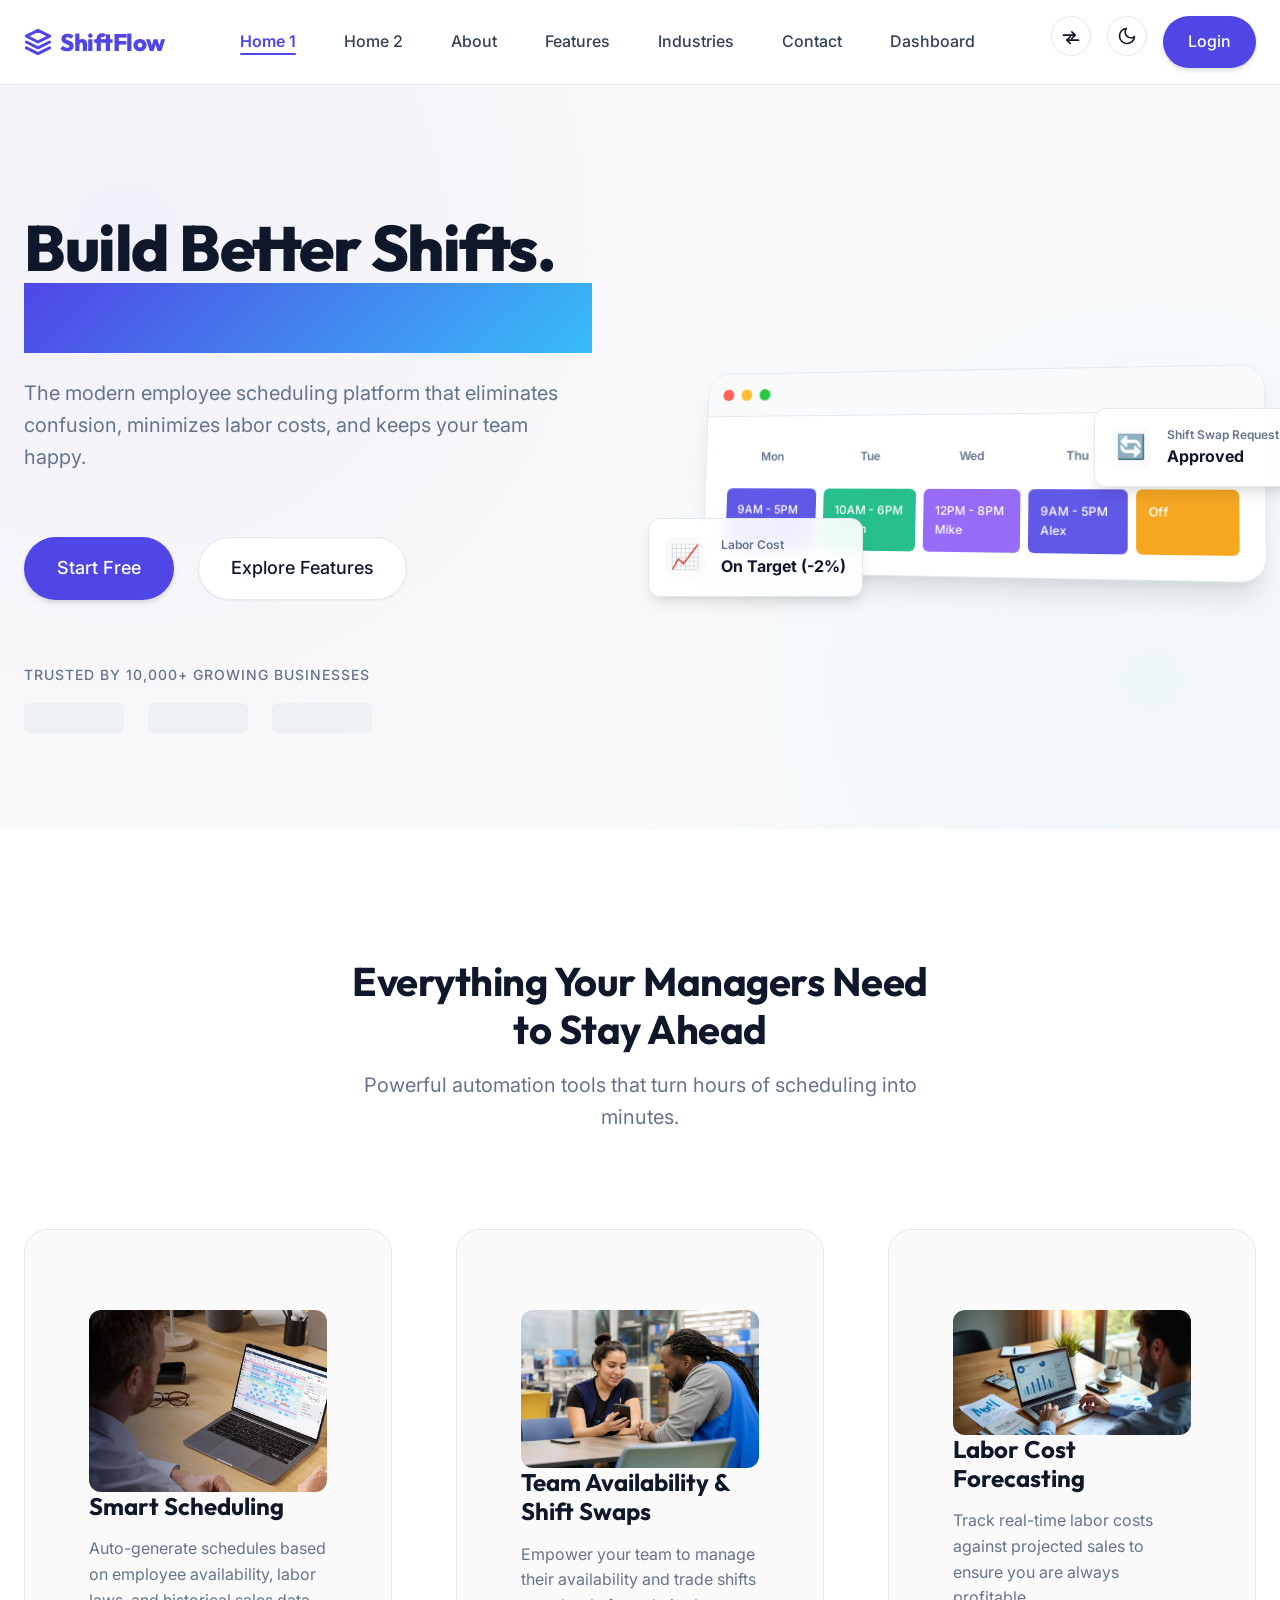
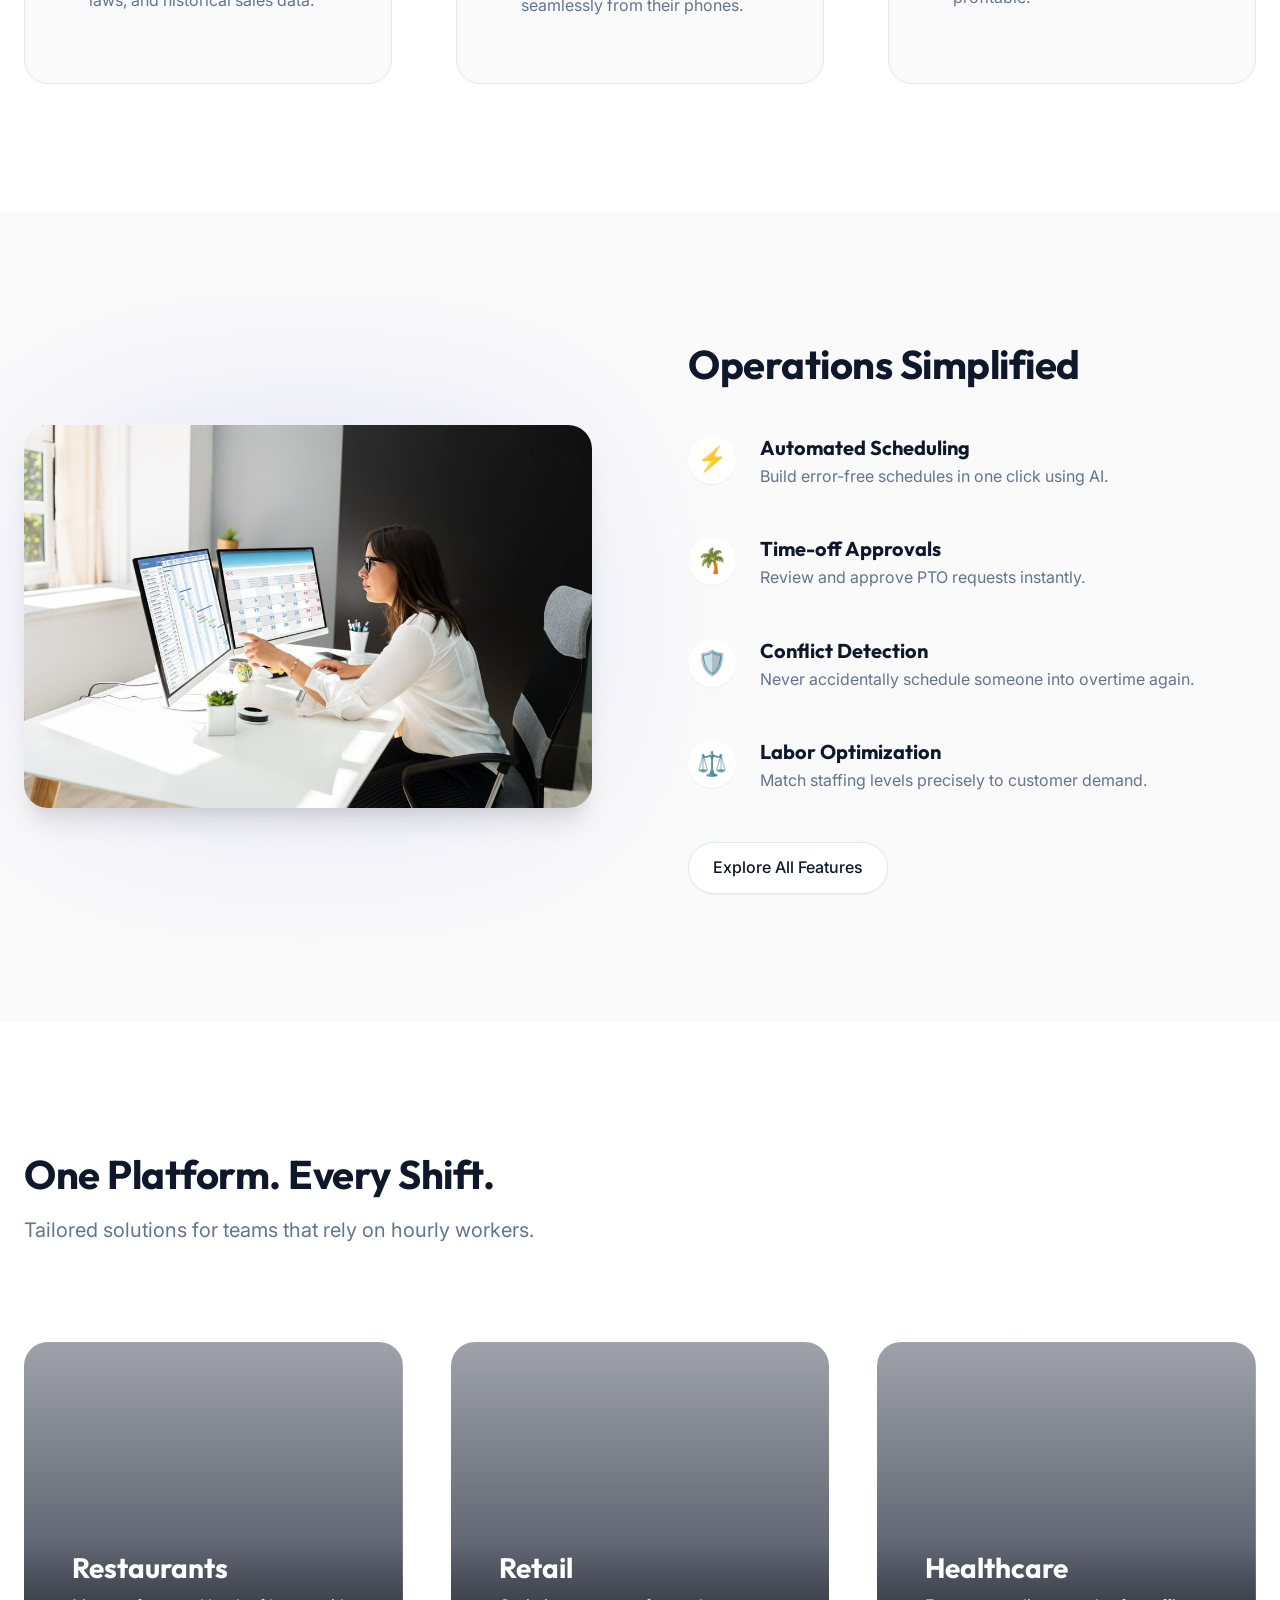
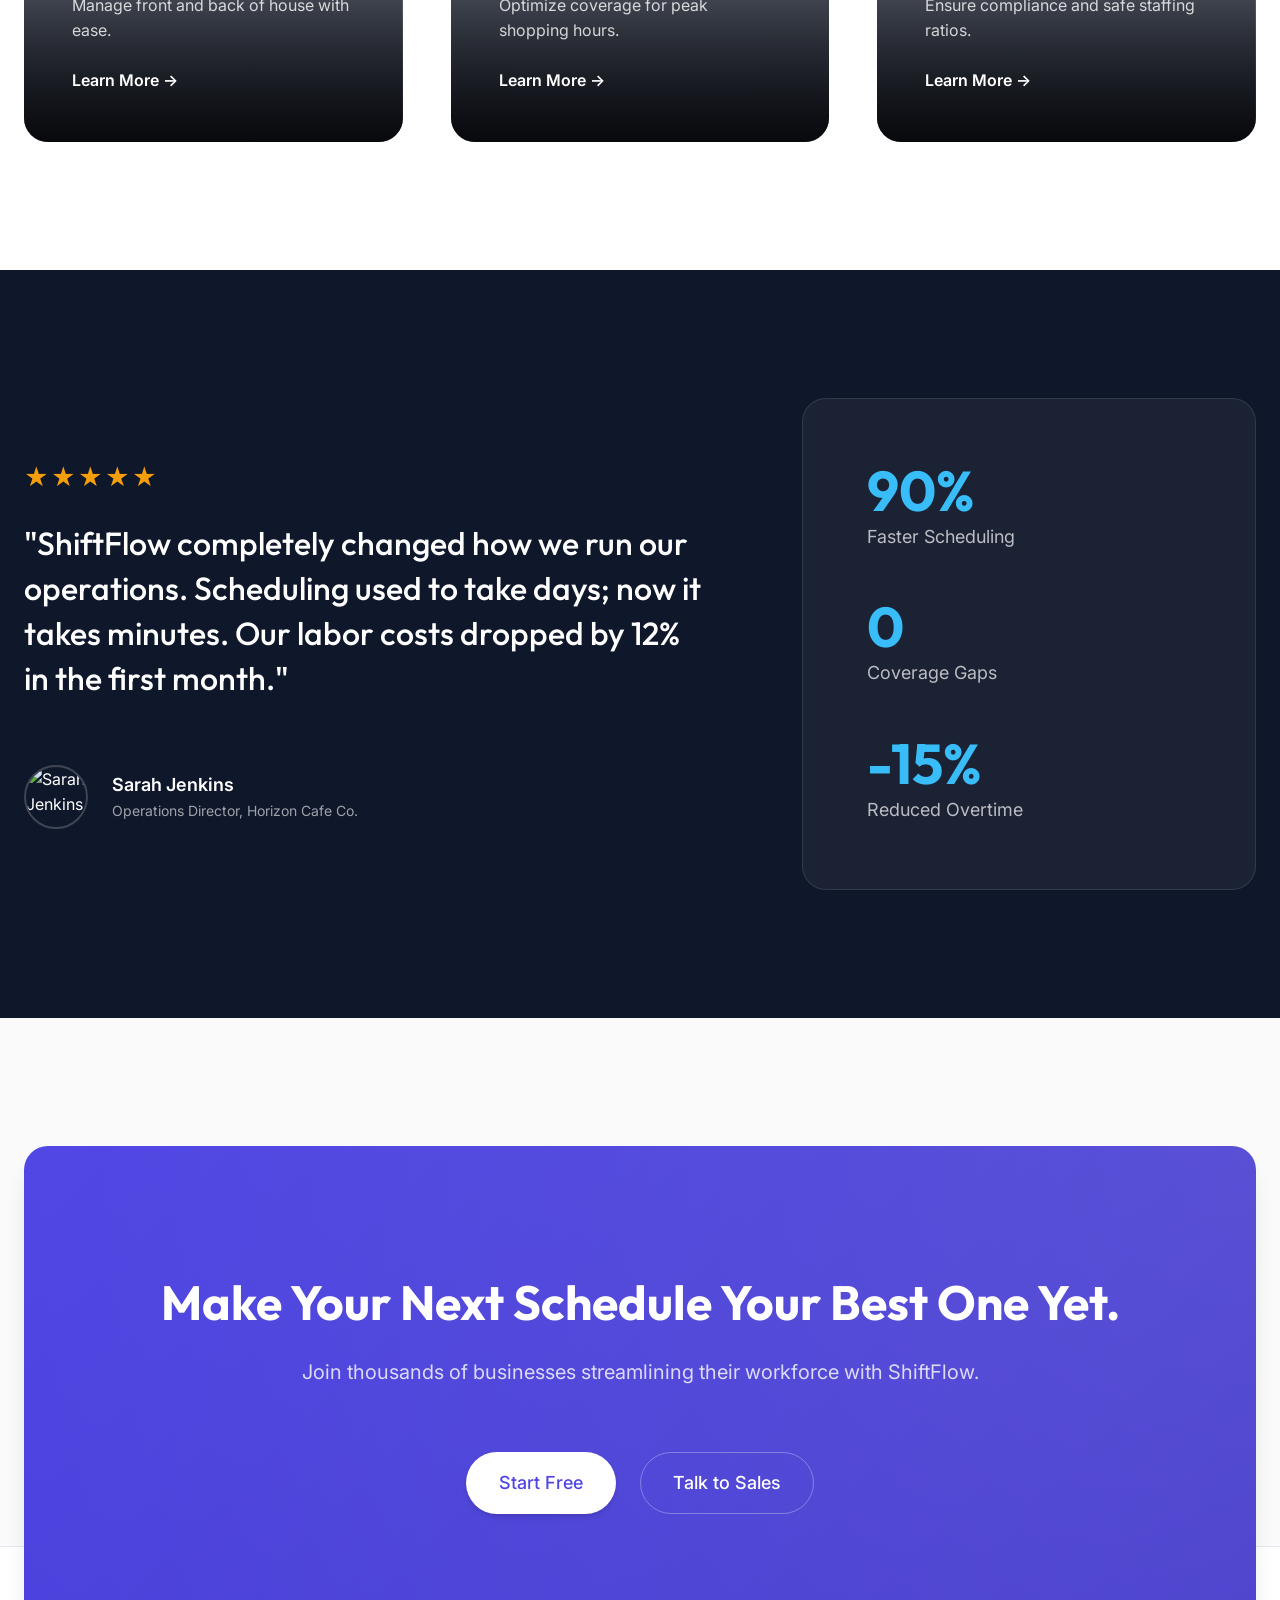
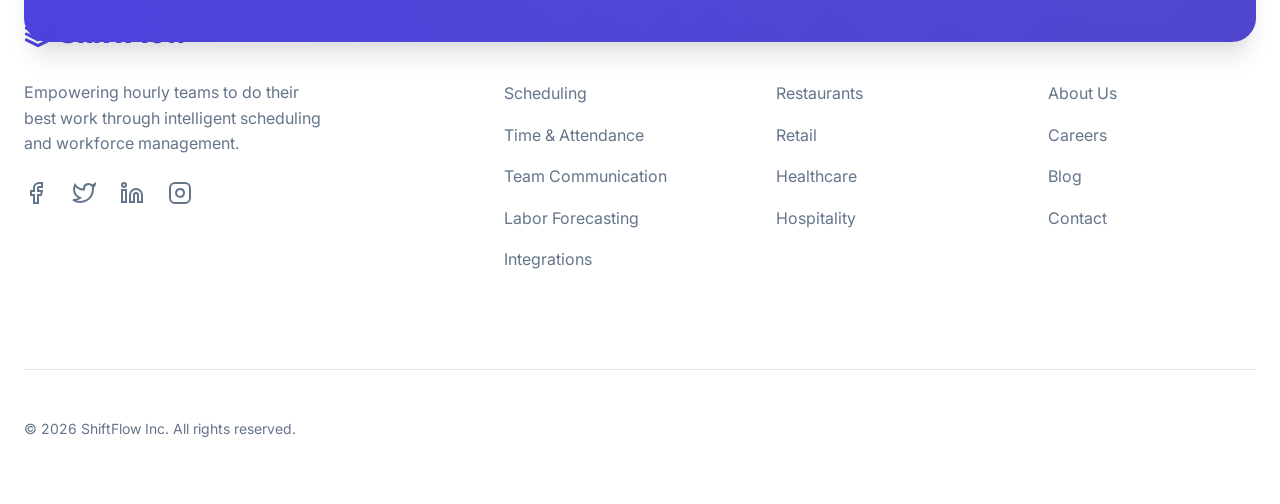
==== index.html @ 4540e2de "commit" ====
<!DOCTYPE html>
<html lang="en">

<head>
  <meta charset="UTF-8">
  <meta name="viewport" content="width=device-width, initial-scale=1.0">
  <title>ShiftFlow | Build Better Shifts. Run Better Days.</title>
  <meta name="description"
    content="Automated employee scheduling software. Smart scheduling, labor cost forecasting, and seamless shift swaps.">
  <link rel="preconnect" href="https://fonts.googleapis.com">
  <link rel="preconnect" href="https://fonts.gstatic.com" crossorigin>
  <link
    href="https://fonts.googleapis.com/css2?family=Outfit:wght@300;400;500;600;700;800&family=Inter:wght@400;500;600&display=swap"
    rel="stylesheet">
  <link rel="stylesheet" href="assets/css/style.css">
</head>

<body>

  <!-- Navigation -->
  <nav class="navbar">
    <div class="container nav-container">
      <a href="index.html" class="brand">
        <svg class="brand-icon" viewBox="0 0 24 24" fill="none" stroke="currentColor" stroke-width="2.5"
          stroke-linecap="round" stroke-linejoin="round">
          <path d="M12 2L2 7l10 5 10-5-10-5zM2 17l10 5 10-5M2 12l10 5 10-5" />
        </svg>
        ShiftFlow
      </a>
      <button class="mobile-menu-btn" aria-label="Toggle menu">
        <svg viewBox="0 0 24 24" fill="none" stroke="currentColor" stroke-width="2" stroke-linecap="round"
          stroke-linejoin="round">
          <line x1="3" y1="12" x2="21" y2="12" />
          <line x1="3" y1="6" x2="21" y2="6" />
          <line x1="3" y1="18" x2="21" y2="18" />
        </svg>
      </button>
      <ul class="nav-links">
        <li><a href="index.html" class="nav-link active">Home 1</a></li>
        <li><a href="home-2.html" class="nav-link">Home 2</a></li>
        <li><a href="about.html" class="nav-link">About</a></li>
        <li><a href="features.html" class="nav-link">Features</a></li>
        <li><a href="industries.html" class="nav-link">Industries</a></li>
        <li><a href="contact.html" class="nav-link">Contact</a></li>
        <li><a href="dashboard.html" class="nav-link">Dashboard</a></li>
      </ul>
      <div class="nav-actions">
        <button class="btn-icon rtl-toggle" aria-label="Toggle RTL" title="Toggle RTL">
          <svg viewBox="0 0 24 24" fill="none" stroke="currentColor" stroke-width="2" stroke-linecap="round"
            stroke-linejoin="round">
            <path d="M17 11H3M17 11L13 7M17 11L13 15M7 17H21M7 17L11 13M7 17L11 21" />
          </svg>
        </button>
        <button class="btn-icon theme-toggle" aria-label="Toggle Theme" title="Toggle Theme">
          <svg class="moon-icon" viewBox="0 0 24 24" fill="none" stroke="currentColor" stroke-width="2"
            stroke-linecap="round" stroke-linejoin="round">
            <path d="M21 12.79A9 9 0 1 1 11.21 3 7 7 0 0 0 21 12.79z" />
          </svg>
          <svg class="sun-icon" viewBox="0 0 24 24" fill="none" stroke="currentColor" stroke-width="2"
            stroke-linecap="round" stroke-linejoin="round" style="display:none;">
            <circle cx="12" cy="12" r="5" />
            <path
              d="M12 1v2M12 21v2M4.22 4.22l1.42 1.42M18.36 18.36l1.42 1.42M1 12h2M21 12h2M4.22 19.78l1.42-1.42M18.36 5.64l1.42-1.42" />
          </svg>
        </button>
        <a href="login.html" class="btn btn-primary">Login</a>
      </div>
    </div>
  </nav>

  <!-- 1. Hero Section -->
  <section class="hero" id="hero">
    <div class="container hero-container">
      <div class="hero-content">
        <h1 class="hero-title">Build Better Shifts. <span>Run Better Days.</span></h1>
        <p class="hero-subtitle">The modern employee scheduling platform that eliminates confusion, minimizes labor
          costs, and keeps your team happy.</p>
        <div class="hero-actions">
          <a href="#" class="btn btn-primary btn-large">Start Free</a>
          <a href="#features" class="btn btn-secondary btn-large">Explore Features</a>
        </div>
        <div class="hero-trust">
          <p>Trusted by 10,000+ growing businesses</p>
          <div class="trust-logos">
            <div class="trust-logo"></div>
            <div class="trust-logo"></div>
            <div class="trust-logo"></div>
          </div>
        </div>
      </div>
      <div class="hero-visual">
        <div class="dashboard-mockup">
          <div class="mockup-header">
            <span class="dot red"></span>
            <span class="dot yellow"></span>
            <span class="dot green"></span>
          </div>
          <div class="mockup-body">
            <div class="calendar-grid">
              <div class="cal-item header">Mon</div>
              <div class="cal-item header">Tue</div>
              <div class="cal-item header">Wed</div>
              <div class="cal-item header">Thu</div>
              <div class="cal-item header">Fri</div>

              <div class="cal-item shift blue">9AM - 5PM<br>Alex</div>
              <div class="cal-item shift green">10AM - 6PM<br>Sarah</div>
              <div class="cal-item shift purple">12PM - 8PM<br>Mike</div>
              <div class="cal-item shift blue">9AM - 5PM<br>Alex</div>
              <div class="cal-item shift orange">Off</div>
            </div>
          </div>
        </div>
        <div class="floating-card card-labor">
          <div class="icon">📈</div>
          <div class="details">
            <span class="label">Labor Cost</span>
            <span class="value">On Target (-2%)</span>
          </div>
        </div>
        <div class="floating-card card-swap">
          <div class="icon">🔄</div>
          <div class="details">
            <span class="label">Shift Swap Request</span>
            <span class="value">Approved</span>
          </div>
        </div>
      </div>
    </div>
  </section>

  <!-- 2. Scheduling Automation Features -->
  <section class="features" id="features">
    <div class="container">
      <div class="section-header center">
        <h2 class="section-title">Everything Your Managers Need to Stay Ahead</h2>
        <p class="section-subtitle">Powerful automation tools that turn hours of scheduling into minutes.</p>
      </div>
      <div class="features-grid">
        <div class="feature-card">
          <img src="assets/images/img1.jpg" alt="Smart Scheduling"
            style="margin-top: 1rem; border-radius: var(--radius-md);">
          <h3 class="feature-title">Smart Scheduling</h3>
          <p class="feature-desc">Auto-generate schedules based on employee availability, labor laws, and historical
            sales data.</p>

        </div>
        <div class="feature-card">
          <img src="assets/images/img2.jpg" alt="Team Collaboration"
            style="margin-top: 1rem; border-radius: var(--radius-md);">
          <h3 class="feature-title">Team Availability & Shift Swaps</h3>
          <p class="feature-desc">Empower your team to manage their availability and trade shifts seamlessly from their
            phones.</p>

        </div>
        <div class="feature-card">
          <img src="assets/images/img3.jpg" alt="Labor Cost Data"
            style="margin-top: 1rem; border-radius: var(--radius-md);">
          <h3 class="feature-title">Labor Cost Forecasting</h3>
          <p class="feature-desc">Track real-time labor costs against projected sales to ensure you are always
            profitable.</p>

        </div>
      </div>
    </div>
  </section>

  <!-- 3. Operations / Platform Showcase -->
  <section class="platform" id="platform">
    <div class="container platform-container">
      <div class="platform-visual">
        <div class="glow-backdrop"></div>
        <img src="assets/images/operations.jpg" alt="Dashboard visualization" class="platform-img">
      </div>
      <div class="platform-content">
        <h2 class="section-title">Operations Simplified</h2>
        <ul class="platform-list">
          <li>
            <div class="list-icon">⚡</div>
            <div class="list-text">
              <h4>Automated Scheduling</h4>
              <p>Build error-free schedules in one click using AI.</p>
            </div>
          </li>
          <li>
            <div class="list-icon">🌴</div>
            <div class="list-text">
              <h4>Time-off Approvals</h4>
              <p>Review and approve PTO requests instantly.</p>
            </div>
          </li>
          <li>
            <div class="list-icon">🛡️</div>
            <div class="list-text">
              <h4>Conflict Detection</h4>
              <p>Never accidentally schedule someone into overtime again.</p>
            </div>
          </li>
          <li>
            <div class="list-icon">⚖️</div>
            <div class="list-text">
              <h4>Labor Optimization</h4>
              <p>Match staffing levels precisely to customer demand.</p>
            </div>
          </li>
        </ul>
        <a href="#" class="btn btn-secondary mt-4">Explore All Features</a>
      </div>
    </div>
  </section>

  <!-- 4. Industries / Solutions -->
  <section class="industries" id="industries">
    <div class="container">
      <div class="section-header">
        <h2 class="section-title">One Platform. Every Shift.</h2>
        <p class="section-subtitle">Tailored solutions for teams that rely on hourly workers.</p>
      </div>
      <div class="industries-grid">
        <a href="industries.html" class="industry-card"
          style="background-image: linear-gradient(rgba(15, 23, 42, 0.4), rgba(15, 23, 42, 0.9)), url('https://images.unsplash.com/photo-1517248135467-4c7edcad34c4?q=80&w=2070&auto=format&fit=crop');">
          <div class="industry-content">
            <h3 class="industry-title">Restaurants</h3>
            <p class="industry-desc">Manage front and back of house with ease.</p>
            <span class="industry-link">Learn More &rarr;</span>
          </div>
        </a>
        <a href="industries.html" class="industry-card"
          style="background-image: linear-gradient(rgba(15, 23, 42, 0.4), rgba(15, 23, 42, 0.9)), url('https://images.unsplash.com/photo-1567401893414-76b7b1e5a7a5?q=80&w=2070&auto=format&fit=crop');">
          <div class="industry-content">
            <h3 class="industry-title">Retail</h3>
            <p class="industry-desc">Optimize coverage for peak shopping hours.</p>
            <span class="industry-link">Learn More &rarr;</span>
          </div>
        </a>
        <a href="industries.html" class="industry-card"
          style="background-image: linear-gradient(rgba(15, 23, 42, 0.4), rgba(15, 23, 42, 0.9)), url('https://images.unsplash.com/photo-1516549655169-df83a0774514?q=80&w=2070&auto=format&fit=crop');">
          <div class="industry-content">
            <h3 class="industry-title">Healthcare</h3>
            <p class="industry-desc">Ensure compliance and safe staffing ratios.</p>
            <span class="industry-link">Learn More &rarr;</span>
          </div>
        </a>
      </div>
    </div>
  </section>

  <!-- 5. Customer Testimonial / Trust Section -->
  <section class="testimonial">
    <div class="container testimonial-container">
      <div class="testimonial-content">
        <div class="stars">★★★★★</div>
        <blockquote class="quote">"ShiftFlow completely changed how we run our operations. Scheduling used to take days;
          now it takes minutes. Our labor costs dropped by 12% in the first month."</blockquote>
        <div class="customer-profile">
          <img src="https://images.unsplash.com/photo-1494790108377-be9c29b29330?q=80&w=150&auto=format&fit=crop"
            alt="Sarah Jenkins" class="profile-img">
          <div class="profile-info">
            <div class="profile-name">Sarah Jenkins</div>
            <div class="profile-role">Operations Director, Horizon Cafe Co.</div>
          </div>
        </div>
      </div>
      <div class="testimonial-metrics">
        <div class="metric">
          <div class="metric-value">90%</div>
          <div class="metric-label">Faster Scheduling</div>
        </div>
        <div class="metric">
          <div class="metric-value">0</div>
          <div class="metric-label">Coverage Gaps</div>
        </div>
        <div class="metric">
          <div class="metric-value">-15%</div>
          <div class="metric-label">Reduced Overtime</div>
        </div>
      </div>
    </div>
  </section>

  <!-- 6. Final CTA + Footer -->
  <section class="final-cta">
    <div class="container">
      <div class="cta-box">
        <h2 class="cta-title">Make Your Next Schedule Your Best One Yet.</h2>
        <p class="cta-subtitle">Join thousands of businesses streamlining their workforce with ShiftFlow.</p>
        <div class="cta-actions">
          <a href="#" class="btn btn-primary btn-large">Start Free</a>
          <a href="contact.html" class="btn btn-outline-light btn-large">Talk to Sales</a>
        </div>
      </div>
    </div>
  </section>

  <footer class="footer">
    <div class="container">
      <div class="footer-grid">
        <div class="footer-col brand-col">
          <a href="index.html" class="footer-brand">
            <svg class="brand-icon" viewBox="0 0 24 24" fill="none" stroke="currentColor" stroke-width="2.5"
              stroke-linecap="round" stroke-linejoin="round">
              <path d="M12 2L2 7l10 5 10-5-10-5zM2 17l10 5 10-5M2 12l10 5 10-5" />
            </svg>
            ShiftFlow
          </a>
          <p class="footer-desc">Empowering hourly teams to do their best work through intelligent scheduling and
            workforce management.</p>
          <div class="social-icons">
            <a href="#" class="social-icon" aria-label="Facebook">
              <svg viewBox="0 0 24 24" fill="none" stroke="currentColor" stroke-width="2">
                <path d="M18 2h-3a5 5 0 0 0-5 5v3H7v4h3v8h4v-8h3l1-4h-4V7a1 1 0 0 1 1-1h3z" />
              </svg>
            </a>
            <a href="#" class="social-icon" aria-label="Twitter">
              <svg viewBox="0 0 24 24" fill="none" stroke="currentColor" stroke-width="2">
                <path
                  d="M23 3a10.9 10.9 0 0 1-3.14 1.53 4.48 4.48 0 0 0-7.86 3v1A10.66 10.66 0 0 1 3 4s-4 9 5 13a11.64 11.64 0 0 1-7 2c9 5 20 0 20-11.5a4.5 4.5 0 0 0-.08-.83A7.72 7.72 0 0 0 23 3z" />
              </svg>
            </a>
            <a href="#" class="social-icon" aria-label="LinkedIn">
              <svg viewBox="0 0 24 24" fill="none" stroke="currentColor" stroke-width="2">
                <path d="M16 8a6 6 0 0 1 6 6v7h-4v-7a2 2 0 0 0-2-2 2 2 0 0 0-2 2v7h-4v-7a6 6 0 0 1 6-6zM2 9h4v12H2z" />
                <circle cx="4" cy="4" r="2" />
              </svg>
            </a>
            <a href="#" class="social-icon" aria-label="Instagram">
              <svg viewBox="0 0 24 24" fill="none" stroke="currentColor" stroke-width="2">
                <rect x="2" y="2" width="20" height="20" rx="5" ry="5" />
                <path d="M16 11.37A4 4 0 1 1 12.63 8 4 4 0 0 1 16 11.37z" />
                <line x1="17.5" y1="6.5" x2="17.51" y2="6.5" />
              </svg>
            </a>
          </div>
        </div>
        <div class="footer-col">
          <h4>Platform</h4>
          <ul>
            <li><a href="features.html">Scheduling</a></li>
            <li><a href="#">Time & Attendance</a></li>
            <li><a href="#">Team Communication</a></li>
            <li><a href="#">Labor Forecasting</a></li>
            <li><a href="#">Integrations</a></li>
          </ul>
        </div>
        <div class="footer-col">
          <h4>Solutions</h4>
          <ul>
            <li><a href="industries.html">Restaurants</a></li>
            <li><a href="#">Retail</a></li>
            <li><a href="#">Healthcare</a></li>
            <li><a href="#">Hospitality</a></li>
          </ul>
        </div>
        <div class="footer-col">
          <h4>Company</h4>
          <ul>
            <li><a href="about.html">About Us</a></li>
            <li><a href="#">Careers</a></li>
            <li><a href="#">Blog</a></li>
            <li><a href="contact.html">Contact</a></li>
          </ul>
        </div>
      </div>
      <div class="footer-bottom">
        <p>&copy; 2026 ShiftFlow Inc. All rights reserved.</p>
      </div>
    </div>
    <button class="scroll-top" id="scrollTopBtn" aria-label="Scroll to top">
      <svg viewBox="0 0 24 24" fill="none" stroke="currentColor" stroke-width="2" stroke-linecap="round"
        stroke-linejoin="round">
        <path d="M12 19V5M5 12l7-7 7 7" />
      </svg>
    </button>
  </footer>

  <script>
    // Mobile Menu Toggle
    const mobileBtn = document.querySelector('.mobile-menu-btn');
    const navLinks = document.querySelector('.nav-links');
    if (mobileBtn) {
      mobileBtn.addEventListener('click', () => {
        navLinks.classList.toggle('show');
      });
    }

    // Scroll to Top
    const scrollBtn = document.getElementById('scrollTopBtn');
    if (scrollBtn) {
      window.addEventListener('scroll', () => {
        if (window.scrollY > 300) scrollBtn.classList.add('visible');
        else scrollBtn.classList.remove('visible');
      });
      scrollBtn.addEventListener('click', () => {
        window.scrollTo({ top: 0, behavior: 'smooth' });
      });
    }
  </script>
  <script src="assets/js/main.js"></script>
</body>

</html>
---- assets/css/style.css ----
/* ==========================================================================
   Design System & Tokens
   ========================================================================== */
:root {
  /* Colors */
  --color-primary: #4F46E5;
  --color-primary-hover: #4338CA;
  --color-secondary: #0F172A;
  --color-accent: #38BDF8;

  --color-bg: #FAFAFA;
  --color-surface: #FFFFFF;
  --color-text: #334155;
  --color-text-light: #64748B;
  --color-heading: #0F172A;

  --color-border: #E2E8F0;

  /* Utilities */
  --color-success: #10B981;
  --color-warning: #F59E0B;
  --color-error: #EF4444;

  /* Typography */
  --font-primary: 'Outfit', sans-serif;
  --font-secondary: 'Inter', sans-serif;

  /* Spacing */
  --space-1: 0.25rem;
  --space-2: 0.5rem;
  --space-3: 1rem;
  --space-4: 1.5rem;
  --space-5: 2rem;
  --space-6: 3rem;
  --space-8: 4rem;
  --space-12: 6rem;
  --space-16: 8rem;

  /* Border Radius */
  --radius-sm: 0.375rem;
  --radius-md: 0.75rem;
  --radius-lg: 1.5rem;
  --radius-full: 9999px;

  /* Shadows */
  --shadow-sm: 0 1px 2px 0 rgba(0, 0, 0, 0.05);
  --shadow-md: 0 4px 6px -1px rgba(0, 0, 0, 0.1), 0 2px 4px -1px rgba(0, 0, 0, 0.06);
  --shadow-lg: 0 10px 15px -3px rgba(0, 0, 0, 0.1), 0 4px 6px -2px rgba(0, 0, 0, 0.05);
  --shadow-xl: 0 20px 25px -5px rgba(0, 0, 0, 0.1), 0 10px 10px -5px rgba(0, 0, 0, 0.04);
  --shadow-glow: 0 0 40px rgba(79, 70, 229, 0.3);

  /* Transitions */
  --transition-fast: 0.15s ease-in-out;
  --transition-normal: 0.3s ease-in-out;
}

/* Dark Theme Overrides */
[data-theme="dark"] {
  --color-bg: #0F172A;
  --color-surface: #1E293B;
  --color-heading: #F8FAFC;
  --color-text: #CBD5E1;
  --color-text-light: #94A3B8;
  --color-border: #334155;
  --shadow-sm: 0 1px 2px 0 rgba(0, 0, 0, 0.5);
  --shadow-md: 0 4px 6px -1px rgba(0, 0, 0, 0.5);
  --shadow-lg: 0 10px 15px -3px rgba(0, 0, 0, 0.5);
}

/* RTL Support */
[dir="rtl"] {
  text-align: right;
  direction: rtl;
}
[dir="rtl"] .nav-container, 
[dir="rtl"] .footer-grid {
  flex-direction: row-reverse;
}
[dir="rtl"] .nav-links {
  margin-right: auto;
  margin-left: 0;
}
[dir="rtl"] .nav-actions {
  margin-right: 0;
  margin-left: 0;
}
[dir="rtl"] .hero-container,
[dir="rtl"] .hero-container-h2 {
  flex-direction: row-reverse;
}

/* ==========================================================================
   Base Styles
   ========================================================================== */
* {
  margin: 0;
  padding: 0;
  box-sizing: border-box;
}

html {
  scroll-behavior: smooth;
}

body {
  font-family: var(--font-secondary);
  background-color: var(--color-bg);
  color: var(--color-text);
  line-height: 1.6;
  -webkit-font-smoothing: antialiased;
}

img {
  max-width: 100%;
  height: auto;
  object-fit: cover;
  display: block;
}

h1,
h2,
h3,
h4,
h5,
h6 {
  font-family: var(--font-primary);
  color: var(--color-heading);
  line-height: 1.2;
}

a {
  text-decoration: none;
  color: inherit;
  transition: color var(--transition-fast);
}

ul {
  list-style: none;
}

img {
  max-width: 100%;
  height: auto;
  display: block;
}

/* ==========================================================================
   Layout
   ========================================================================== */
.container {
  width: 100%;
  max-width: 1280px;
  margin: 0 auto;
  padding: 0 var(--space-4);
}

section {
  padding: var(--space-16) 0;
}

.center {
  text-align: center;
}

/* ==========================================================================
   Components
   ========================================================================== */

/* Buttons */
.btn {
  display: inline-flex;
  align-items: center;
  justify-content: center;
  padding: 0.75rem 1.5rem;
  font-family: var(--font-secondary);
  font-weight: 500;
  border-radius: var(--radius-full);
  cursor: pointer;
  transition: all var(--transition-fast);
  border: 1.5px solid transparent;
}

.btn-large {
  padding: 1rem 2rem;
  font-size: 1.125rem;
}

.btn-primary {
  background-color: var(--color-primary);
  color: white;
  box-shadow: var(--shadow-md);
}

.btn-primary:hover {
  background-color: var(--color-primary-hover);
  transform: translateY(-2px);
  box-shadow: var(--shadow-lg);
}

.btn-secondary {
  background-color: white;
  color: var(--color-heading);
  border-color: var(--color-border);
  box-shadow: var(--shadow-sm);
}

.btn-secondary:hover {
  border-color: var(--color-text-light);
  transform: translateY(-2px);
}

.btn-outline {
  background-color: transparent;
  color: var(--color-heading);
  border-color: var(--color-border);
}

.btn-outline:hover {
  border-color: var(--color-heading);
}

.btn-outline-light {
  background-color: transparent;
  color: white;
  border-color: rgba(255, 255, 255, 0.3);
}

.btn-outline-light:hover {
  border-color: white;
  background-color: rgba(255, 255, 255, 0.1);
}

/* ==========================================================================
   Navigation
   ========================================================================== */
.navbar {
  position: sticky;
  top: 0;
  z-index: 100;
  background-color: rgba(255, 255, 255, 0.8);
  backdrop-filter: blur(12px);
  border-bottom: 1px solid var(--color-border);
  padding: var(--space-3) 0;
}

.nav-container {
  display: flex;
  align-items: center;
  justify-content: space-between;
}

.brand {
  font-family: var(--font-primary);
  font-size: 1.5rem;
  font-weight: 800;
  color: var(--color-primary);
  letter-spacing: -0.5px;
}

.nav-links {
  display: flex;
  gap: var(--space-6);
}

.nav-links a {
  font-weight: 500;
  color: var(--color-text);
}

.nav-links a:hover {
  color: var(--color-primary);
}

.nav-actions {
  display: flex;
  gap: var(--space-3);
}

/* ==========================================================================
   1. Hero Section
   ========================================================================== */
.hero {
  padding: var(--space-16) 0 var(--space-12);
  background: radial-gradient(circle at 10% 20%, rgba(79, 70, 229, 0.05) 0%, transparent 50%),
    radial-gradient(circle at 90% 80%, rgba(56, 189, 248, 0.05) 0%, transparent 50%);
  overflow: hidden;
}

.hero-container {
  display: grid;
  grid-template-columns: 1fr 1fr;
  gap: var(--space-12);
  align-items: center;
}

.hero-content {
  max-width: 600px;
}

.hero-title {
  font-size: 4rem;
  font-weight: 800;
  line-height: 1.1;
  letter-spacing: -1.5px;
  margin-bottom: var(--space-4);
}

.hero-title span {
  display: block;
  background: linear-gradient(135deg, var(--color-primary), var(--color-accent));
  -webkit-text-fill-color: transparent;
}

.hero-subtitle {
  font-size: 1.25rem;
  color: var(--color-text-light);
  margin-bottom: var(--space-8);
}

.hero-actions {
  display: flex;
  gap: var(--space-4);
  margin-bottom: var(--space-8);
}

.hero-trust p {
  font-size: 0.875rem;
  color: var(--color-text-light);
  font-weight: 500;
  margin-bottom: var(--space-3);
  text-transform: uppercase;
  letter-spacing: 1px;
}

.trust-logos {
  display: flex;
  gap: var(--space-4);
}

.trust-logo {
  width: 100px;
  height: 30px;
  background-color: var(--color-border);
  border-radius: var(--radius-sm);
  opacity: 0.5;
}

.hero-visual {
  position: relative;
  perspective: 1000px;
}

.dashboard-mockup {
  background-color: var(--color-surface);
  border-radius: var(--radius-lg);
  box-shadow: var(--shadow-xl);
  border: 1px solid var(--color-border);
  overflow: hidden;
  transform: rotateY(-10deg) rotateX(5deg) translateZ(0);
  transition: transform var(--transition-normal);
}

.dashboard-mockup:hover {
  transform: rotateY(0) rotateX(0) translateZ(0);
}

.mockup-header {
  background-color: #F8FAFC;
  padding: 1rem;
  border-bottom: 1px solid var(--color-border);
  display: flex;
  gap: 8px;
}

.dot {
  width: 12px;
  height: 12px;
  border-radius: 50%;
}

.dot.red {
  background-color: #FF5F56;
}

.dot.yellow {
  background-color: #FFBD2E;
}

.dot.green {
  background-color: #27C93F;
}

.mockup-body {
  padding: 1.5rem;
}

.calendar-grid {
  display: grid;
  grid-template-columns: repeat(5, 1fr);
  gap: 0.5rem;
}

.cal-item {
  padding: 0.5rem;
  border-radius: var(--radius-sm);
  font-size: 0.75rem;
}

.cal-item.header {
  font-weight: 600;
  text-align: center;
  color: var(--color-text-light);
  margin-bottom: 0.5rem;
}

.cal-item.shift {
  padding: 0.75rem;
  color: white;
  font-weight: 500;
}

.shift.blue {
  background-color: rgba(79, 70, 229, 0.9);
}

.shift.green {
  background-color: rgba(16, 185, 129, 0.9);
}

.shift.purple {
  background-color: rgba(139, 92, 246, 0.9);
}

.shift.orange {
  background-color: rgba(245, 158, 11, 0.9);
}

.floating-card {
  position: absolute;
  background: rgba(255, 255, 255, 0.9);
  backdrop-filter: blur(8px);
  padding: 1rem;
  border-radius: var(--radius-md);
  box-shadow: var(--shadow-lg);
  display: flex;
  align-items: center;
  gap: 1rem;
  border: 1px solid var(--color-border);
  animation: float 6s ease-in-out infinite;
}

.card-labor {
  bottom: -20px;
  left: -40px;
  animation-delay: 0s;
}

.card-swap {
  top: 40px;
  right: -40px;
  animation-delay: 3s;
}

.floating-card .icon {
  font-size: 1.5rem;
  background: var(--color-bg);
  width: 40px;
  height: 40px;
  display: flex;
  align-items: center;
  justify-content: center;
  border-radius: var(--radius-sm);
}

.floating-card .details {
  display: flex;
  flex-direction: column;
}

.floating-card .label {
  font-size: 0.75rem;
  color: var(--color-text-light);
  font-weight: 600;
}

.floating-card .value {
  font-weight: 700;
  color: var(--color-heading);
}

@keyframes float {
  0% {
    transform: translateY(0px);
  }

  50% {
    transform: translateY(-15px);
  }

  100% {
    transform: translateY(0px);
  }
}

/* ==========================================================================
   2. Features Section
   ========================================================================== */
.features {
  background-color: white;
}

.section-header {
  margin-bottom: var(--space-12);
  max-width: 600px;
}

.section-header.center {
  margin-left: auto;
  margin-right: auto;
}

.section-title {
  font-size: 2.5rem;
  font-weight: 700;
  margin-bottom: var(--space-3);
  letter-spacing: -0.5px;
}

.section-subtitle {
  font-size: 1.25rem;
  color: var(--color-text-light);
}

.features-grid {
  display: grid;
  grid-template-columns: repeat(3, 1fr);
  gap: var(--space-8);
}

.feature-card {
  background-color: var(--color-bg);
  padding: var(--space-8);
  border-radius: var(--radius-lg);
  border: 1px solid var(--color-border);
  transition: all var(--transition-normal);
}

.feature-card:hover {
  transform: translateY(-5px);
  box-shadow: var(--shadow-lg);
  border-color: var(--color-primary);
}

.feature-icon {
  width: 60px;
  height: 60px;
  display: flex;
  align-items: center;
  justify-content: center;
  font-size: 2rem;
  border-radius: var(--radius-md);
  margin-bottom: var(--space-6);
}

.icon-blue {
  background-color: rgba(79, 70, 229, 0.1);
  color: var(--color-primary);
}

.icon-purple {
  background-color: rgba(139, 92, 246, 0.1);
  color: #8B5CF6;
}

.icon-green {
  background-color: rgba(16, 185, 129, 0.1);
  color: var(--color-success);
}

.feature-title {
  font-size: 1.5rem;
  margin-bottom: var(--space-3);
}

.feature-desc {
  color: var(--color-text-light);
}

/* ==========================================================================
   3. Platform Showcase
   ========================================================================== */
.platform-container {
  display: grid;
  grid-template-columns: 1fr 1fr;
  gap: var(--space-12);
  align-items: center;
}

.platform-visual {
  position: relative;
  border-radius: var(--radius-lg);
}

.glow-backdrop {
  position: absolute;
  top: 50%;
  left: 50%;
  transform: translate(-50%, -50%);
  width: 80%;
  height: 80%;
  background: var(--color-primary);
  filter: blur(100px);
  opacity: 0.2;
  z-index: 0;
}

.platform-img {
  position: relative;
  z-index: 1;
  border-radius: var(--radius-lg);
  box-shadow: var(--shadow-xl);
}

.platform-list {
  margin-top: var(--space-6);
  display: flex;
  flex-direction: column;
  gap: var(--space-6);
}

.platform-list li {
  display: flex;
  gap: var(--space-4);
  align-items: flex-start;
}

.list-icon {
  font-size: 1.5rem;
  background: white;
  width: 48px;
  height: 48px;
  display: flex;
  align-items: center;
  justify-content: center;
  border-radius: 50%;
  box-shadow: var(--shadow-sm);
  flex-shrink: 0;
}

.list-text h4 {
  font-size: 1.25rem;
  margin-bottom: 0.25rem;
}

.list-text p {
  color: var(--color-text-light);
}

.mt-4 {
  margin-top: var(--space-6);
}

/* ==========================================================================
   4. Industries Section
   ========================================================================== */
.industries {
  background-color: white;
}

.industries-grid {
  display: grid;
  grid-template-columns: repeat(3, 1fr);
  gap: var(--space-6);
}

.industry-card {
  position: relative;
  height: 400px;
  border-radius: var(--radius-lg);
  background-size: cover;
  background-position: center;
  display: flex;
  flex-direction: column;
  justify-content: flex-end;
  padding: var(--space-6);
  color: white;
  overflow: hidden;
  transition: transform var(--transition-normal);
}

.industry-card:hover {
  transform: translateY(-5px);
}

.industry-card::before {
  content: '';
  position: absolute;
  bottom: 0;
  left: 0;
  right: 0;
  height: 50%;
  background: linear-gradient(to top, rgba(0, 0, 0, 0.8), transparent);
  z-index: 1;
}

.industry-content {
  position: relative;
  z-index: 2;
}

.industry-title {
  color: white;
  font-size: 1.75rem;
  margin-bottom: var(--space-2);
}

.industry-desc {
  color: rgba(255, 255, 255, 0.8);
  margin-bottom: var(--space-4);
}

.industry-link {
  font-weight: 600;
  color: white;
  display: inline-flex;
  align-items: center;
  transition: transform var(--transition-fast);
}

.industry-card:hover .industry-link {
  transform: translateX(5px);
}

/* ==========================================================================
   5. Testimonial Section
   ========================================================================== */
.testimonial {
  background-color: var(--color-secondary);
  color: white;
  padding: var(--space-16) 0;
}

.testimonial-container {
  display: grid;
  grid-template-columns: 3fr 2fr;
  gap: var(--space-12);
  align-items: center;
}

.stars {
  color: var(--color-warning);
  font-size: 1.5rem;
  margin-bottom: var(--space-4);
  letter-spacing: 2px;
}

.quote {
  font-family: var(--font-primary);
  font-size: 2rem;
  font-weight: 500;
  line-height: 1.4;
  margin-bottom: var(--space-8);
  color: white;
}

.customer-profile {
  display: flex;
  align-items: center;
  gap: var(--space-4);
}

.profile-img {
  width: 64px;
  height: 64px;
  border-radius: 50%;
  object-fit: cover;
  border: 2px solid rgba(255, 255, 255, 0.2);
}

.profile-name {
  font-weight: 600;
  font-size: 1.125rem;
}

.profile-role {
  color: rgba(255, 255, 255, 0.6);
  font-size: 0.875rem;
}

.testimonial-metrics {
  display: flex;
  flex-direction: column;
  gap: var(--space-6);
  background: rgba(255, 255, 255, 0.05);
  padding: var(--space-8);
  border-radius: var(--radius-lg);
  border: 1px solid rgba(255, 255, 255, 0.1);
}

.metric-value {
  font-family: var(--font-primary);
  font-size: 3.5rem;
  font-weight: 700;
  color: var(--color-accent);
  line-height: 1;
  margin-bottom: 0.25rem;
}

.metric-label {
  font-size: 1.125rem;
  color: rgba(255, 255, 255, 0.7);
}

/* ==========================================================================
   6. Final CTA & Footer
   ========================================================================== */
.final-cta {
  background-color: var(--color-bg);
  padding: var(--space-16) 0 0 0;
}

.cta-box {
  background: linear-gradient(135deg, var(--color-primary), var(--color-primary-hover));
  border-radius: var(--radius-lg);
  padding: var(--space-16) var(--space-8);
  text-align: center;
  color: white;
  box-shadow: var(--shadow-xl);
  position: relative;
  overflow: hidden;
  margin-bottom: -6rem;
  /* pull footer up */
  z-index: 10;
}

.cta-box::before {
  content: '';
  position: absolute;
  top: 0;
  right: 0;
  bottom: 0;
  left: 0;
  background: radial-gradient(circle at top right, rgba(255, 255, 255, 0.1), transparent);
}

.cta-title {
  color: white;
  font-size: 3rem;
  margin-bottom: var(--space-4);
  position: relative;
  z-index: 1;
}

.cta-subtitle {
  font-size: 1.25rem;
  color: rgba(255, 255, 255, 0.8);
  margin-bottom: var(--space-8);
  position: relative;
  z-index: 1;
}

.cta-actions {
  display: flex;
  justify-content: center;
  gap: var(--space-4);
  position: relative;
  z-index: 1;
}

.cta-actions .btn-primary {
  background-color: white;
  color: var(--color-primary);
}

.cta-actions .btn-primary:hover {
  background-color: #f1f5f9;
}

/* Footer */
.footer {
  background-color: #020617;
  color: white;
  padding: 10rem 0 var(--space-8);
}

.footer-grid {
  display: grid;
  grid-template-columns: 2fr 1fr 1fr 1fr;
  gap: var(--space-8);
  margin-bottom: var(--space-12);
}

.footer-brand {
  font-family: var(--font-primary);
  font-size: 1.75rem;
  font-weight: 800;
  color: white;
  margin-bottom: var(--space-4);
  display: inline-block;
}

.footer-desc {
  color: rgba(255, 255, 255, 0.6);
  max-width: 300px;
}

.footer-col h4 {
  color: white;
  font-size: 1.125rem;
  margin-bottom: var(--space-6);
}

.footer-col ul {
  display: flex;
  flex-direction: column;
  gap: var(--space-3);
}

.footer-col ul a {
  color: rgba(255, 255, 255, 0.6);
}

.footer-col ul a:hover {
  color: white;
}

.footer-bottom {
  border-top: 1px solid rgba(255, 255, 255, 0.1);
  padding-top: var(--space-6);
  display: flex;
  justify-content: space-between;
  align-items: center;
  color: rgba(255, 255, 255, 0.6);
  font-size: 0.875rem;
}

.footer-legal {
  display: flex;
  gap: var(--space-4);
}

.footer-legal a:hover {
  color: white;
}

/* ==========================================================================
   Responsive Design
   ========================================================================== */
@media (max-width: 992px) {

  .hero-container,
  .platform-container,
  .testimonial-container {
    grid-template-columns: 1fr;
    text-align: center;
  }

  .hero-actions,
  .trust-logos {
    justify-content: center;
  }

  .floating-card {
    display: none;
    /* Simplify on smaller screens */
  }

  .features-grid,
  .industries-grid {
    grid-template-columns: repeat(2, 1fr);
  }

  .features-grid > *:nth-child(3):last-child,
  .industries-grid > *:nth-child(3):last-child {
    grid-column: 1 / -1;
  }

  .footer-grid {
    grid-template-columns: 1fr 1fr;
  }
}

@media (max-width: 768px) {
  .hero-title {
    font-size: 2.5rem;
  }

  .features-grid,
  .industries-grid {
    grid-template-columns: 1fr;
  }

  .nav-links {
    display: none;
  }

  .cta-title {
    font-size: 2rem;
  }

  .cta-actions {
    flex-direction: column;
  }
}

/* Navbar updates */
.navbar {
  position: sticky;
  top: 0;
  z-index: 100;
  background-color: var(--color-surface);
  border-bottom: 1px solid var(--color-border);
}

.brand {
  display: flex;
  align-items: center;
  gap: 0.5rem;
}

.brand-icon {
  width: 28px;
  height: 28px;
  color: var(--color-primary);
}

.nav-link.active {
  color: var(--color-primary);
  font-weight: 600;
  position: relative;
}
.nav-link.active::after {
  content: '';
  position: absolute;
  bottom: -4px;
  left: 0;
  right: 0;
  height: 2px;
  background: var(--color-primary);
  border-radius: 2px;
}

.mobile-menu-btn {
  display: none;
  background: transparent;
  border: none;
  cursor: pointer;
  color: var(--color-heading);
}

.mobile-menu-btn svg {
  width: 24px;
  height: 24px;
}

.btn-icon {
  background: transparent;
  border: 1px solid var(--color-border);
  border-radius: 50%;
  width: 40px;
  height: 40px;
  display: flex;
  align-items: center;
  justify-content: center;
  cursor: pointer;
  color: var(--color-heading);
  transition: all var(--transition-fast);
}

.btn-icon:hover {
  background: var(--color-bg);
  border-color: var(--color-text-light);
}

.btn-icon svg {
  width: 20px;
  height: 20px;
}

/* Footer Updates */
.footer, .footer-compact {
  background-color: var(--color-surface); /* Light mode bg */
  color: var(--color-heading);
  border-top: 1px solid var(--color-border);
  padding-top: var(--space-8);
}

.footer-brand {
  color: var(--color-primary);
  display: flex;
  align-items: center;
  gap: 0.5rem;
  margin-bottom: var(--space-4);
}

.footer-col h4 {
  color: var(--color-heading);
}

.footer-col ul a {
  color: var(--color-text-light);
}

.footer-col ul a:hover {
  color: var(--color-primary);
}

.footer-desc {
  color: var(--color-text-light);
  margin-bottom: var(--space-4);
}

.social-icons {
  display: flex;
  gap: var(--space-4);
}

.social-icon {
  color: var(--color-text-light);
  transition: color var(--transition-fast);
}

.social-icon:hover {
  color: var(--color-primary);
}

.social-icon svg {
  width: 24px;
  height: 24px;
}

.footer-bottom {
  color: var(--color-text-light);
  border-top: 1px solid var(--color-border);
}

.scroll-top {
  position: fixed;
  bottom: 30px;
  right: 30px;
  width: 50px;
  height: 50px;
  border-radius: 50%;
  background: var(--color-primary);
  color: white;
  border: none;
  cursor: pointer;
  box-shadow: var(--shadow-lg);
  display: flex;
  align-items: center;
  justify-content: center;
  opacity: 0;
  visibility: hidden;
  transition: all var(--transition-normal);
  z-index: 1000;
}

.scroll-top.visible {
  opacity: 1;
  visibility: visible;
}

.scroll-top svg {
  width: 24px;
  height: 24px;
}

.scroll-top:hover {
  background: var(--color-primary-hover);
  transform: translateY(-3px);
}

@media (max-width: 1024px) {
  .nav-links {
    display: none;
    position: absolute;
    top: 100%;
    left: 0;
    right: 0;
    background: var(--color-surface);
    flex-direction: column;
    padding: var(--space-4);
    box-shadow: var(--shadow-md);
    border-bottom: 1px solid var(--color-border);
  }
  .nav-links.show {
    display: flex;
  }
  .mobile-menu-btn {
    display: block;
  }
}

@media (max-width: 992px) {
  .footer-grid {
    grid-template-columns: repeat(2, 1fr) !important;
  }
}

@media (max-width: 768px) {
  .footer-grid {
    grid-template-columns: 1fr !important;
  }
}
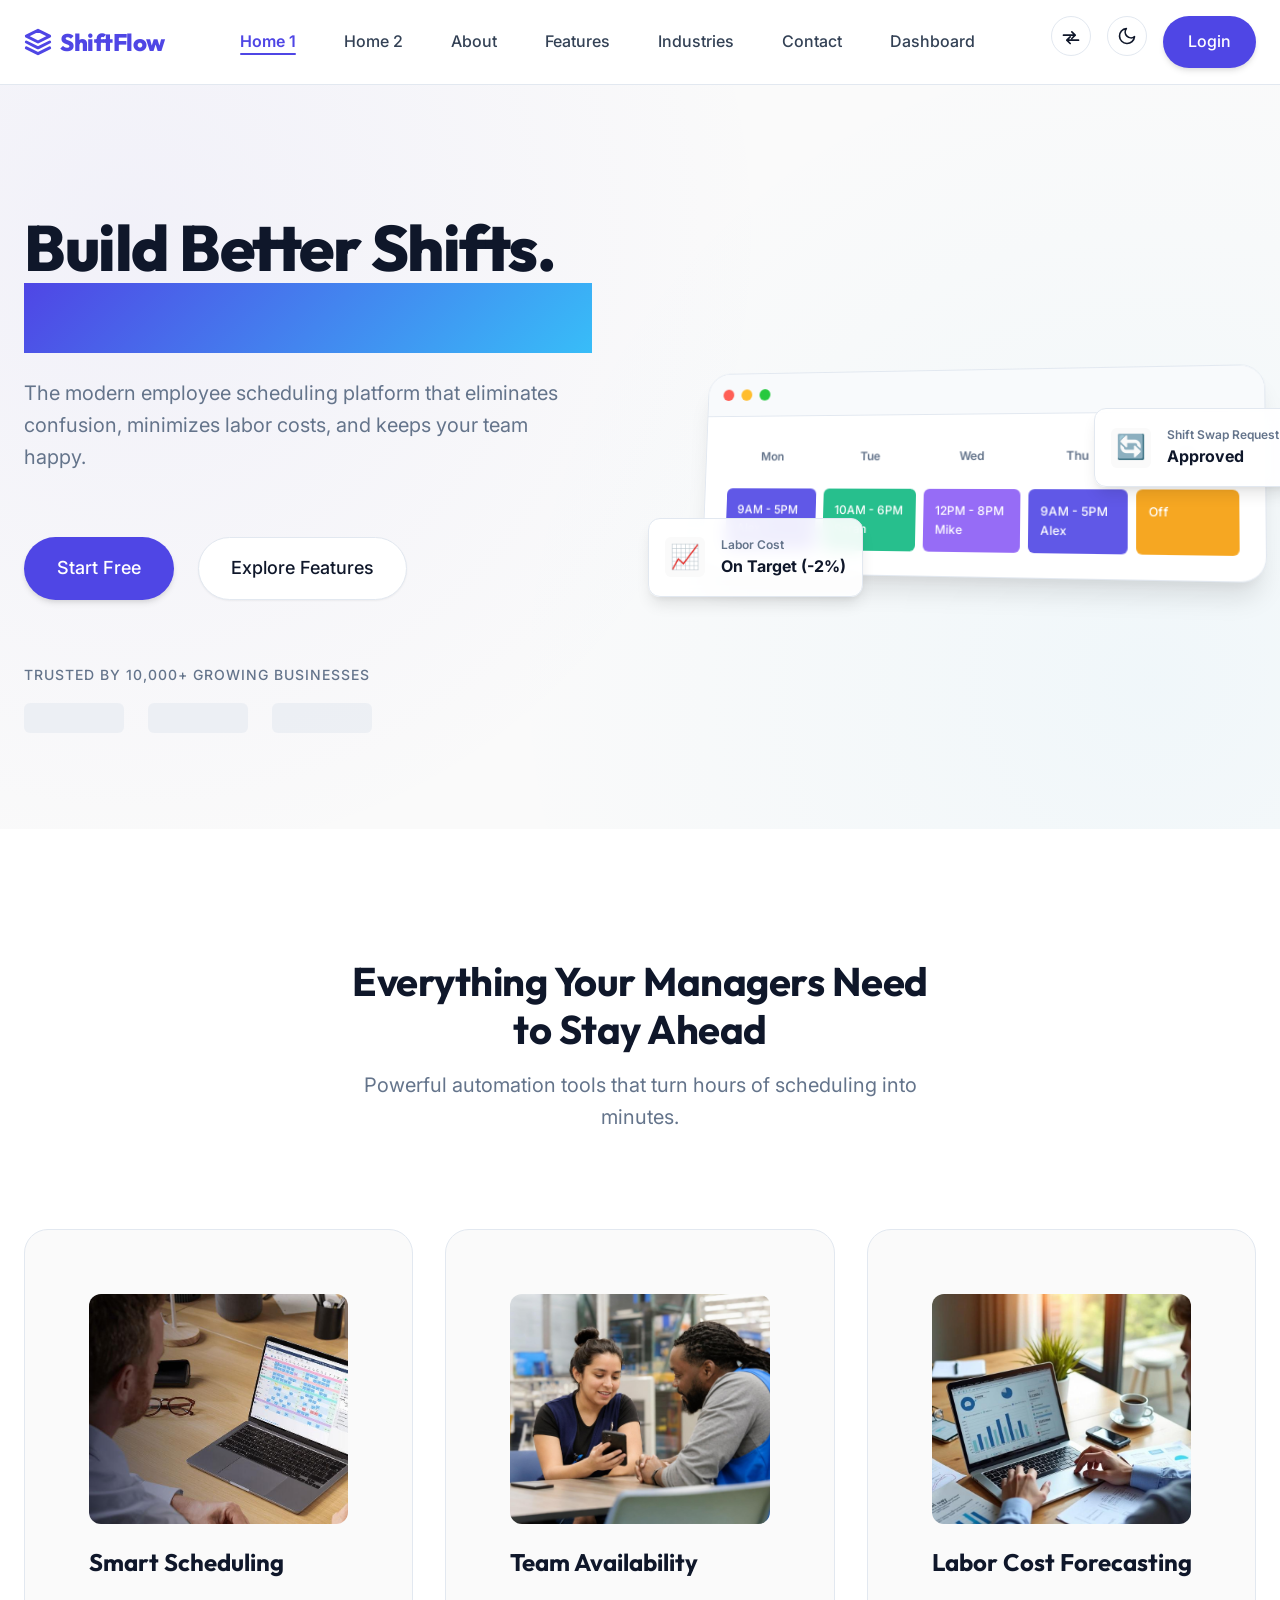
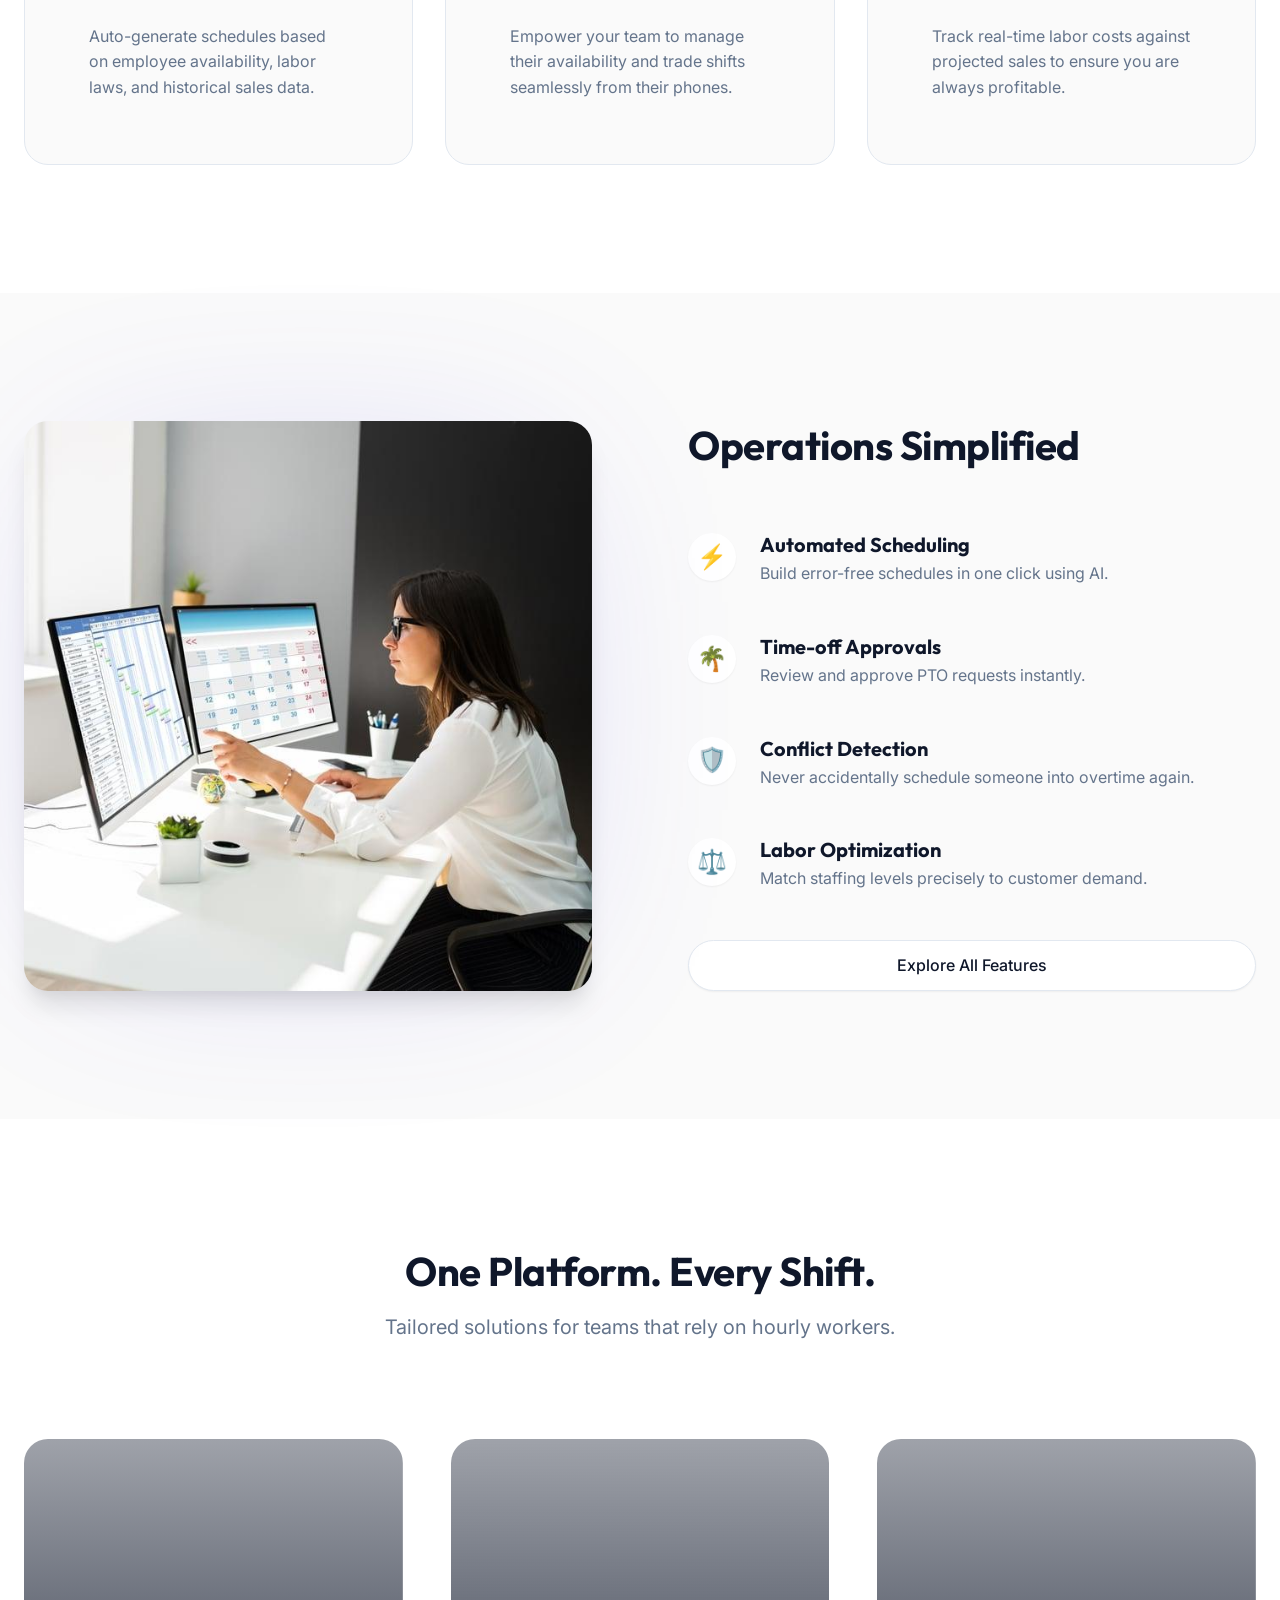
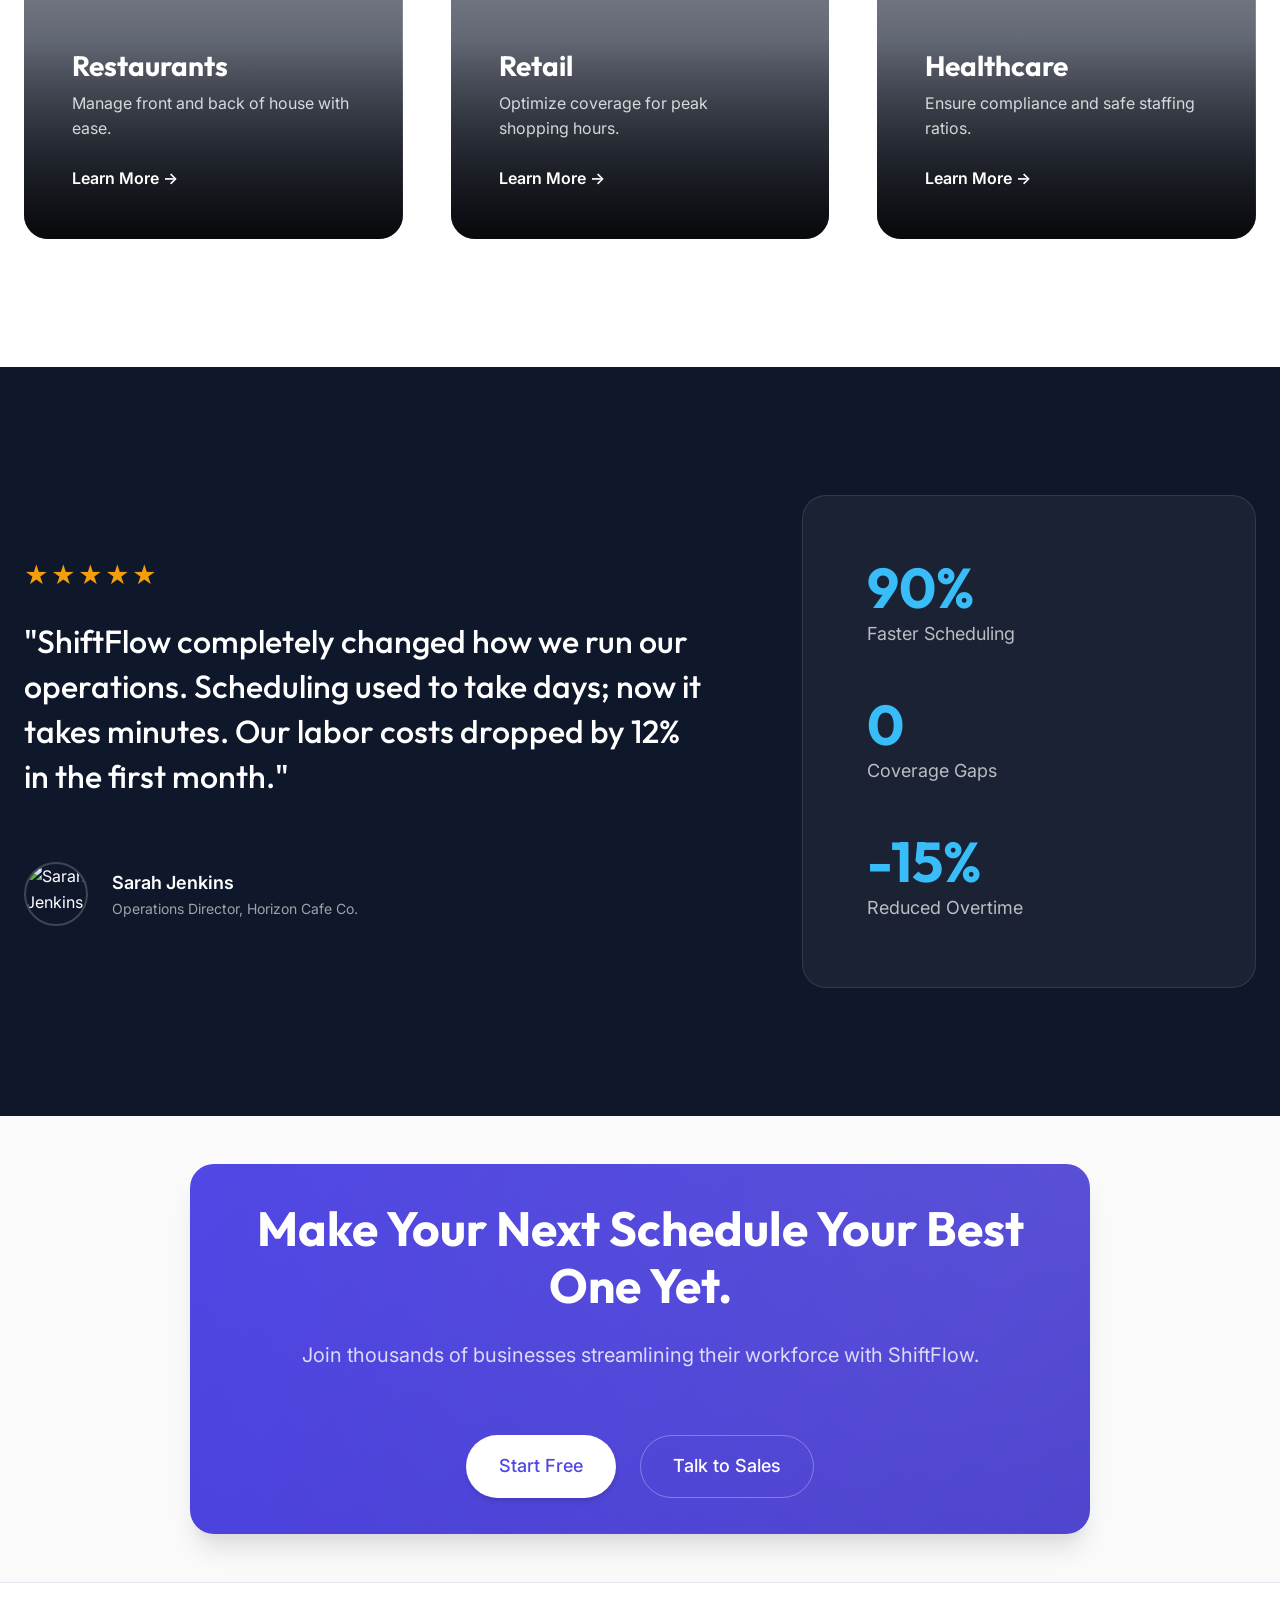
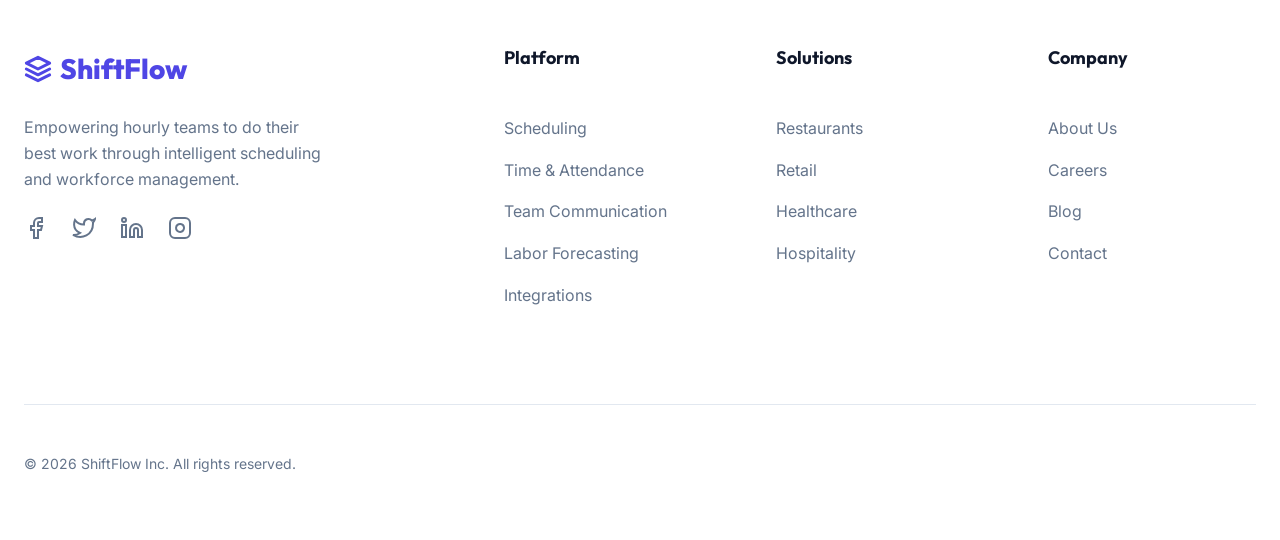
==== commit 8de6886b: "commit" ====
--- a/index.html
+++ b/index.html
@@ -13,6 +13,423 @@
     href="https://fonts.googleapis.com/css2?family=Outfit:wght@300;400;500;600;700;800&family=Inter:wght@400;500;600&display=swap"
     rel="stylesheet">
   <link rel="stylesheet" href="assets/css/style.css">
+
+  <style>
+    /* =========================================================
+   HOME 1 RESPONSIVE / LAYOUT CORRECTIONS
+   ========================================================= */
+
+    /* Remove the extra gradient treatment from the hero visual */
+    .hero::before,
+    .hero::after,
+    .hero-container::before,
+    .hero-container::after {
+      background: none !important;
+      background-image: none !important;
+    }
+
+    /* Keep the trust block immediately below the hero actions */
+    .hero-trust {
+      margin-top: 1.5rem;
+    }
+
+    /* Everything Your Managers Need */
+    .feature-card img {
+      display: block;
+      width: 100%;
+      height: 230px;
+      object-fit: cover;
+      object-position: center;
+      margin: 0 0 1.5rem !important;
+      border-radius: var(--radius-md);
+    }
+
+    .feature-card .feature-title {
+      white-space: nowrap;
+    }
+
+    /* Center "One Platform. Every Shift." section heading/subtitle */
+    .industries .section-header {
+      text-align: center;
+      margin-left: auto;
+      margin-right: auto;
+    }
+
+    /* Final CTA must stay above footer */
+    .final-cta {
+      position: relative;
+      z-index: 2;
+      margin-bottom: 0;
+    }
+
+    .final-cta .cta-box {
+      position: relative;
+      z-index: 3;
+    }
+
+    /* Tablet */
+    @media (min-width: 768px) and (max-width: 1024px) {
+      .hero-container {
+        text-align: center;
+      }
+
+      .hero-content {
+        display: flex;
+        flex-direction: column;
+        align-items: center;
+      }
+
+      .hero-actions {
+        justify-content: center;
+      }
+
+      .hero-visual {
+        margin-left: auto;
+        margin-right: auto;
+      }
+
+      .hero-trust {
+        width: 100%;
+        text-align: center;
+      }
+
+      .trust-logos {
+        justify-content: center;
+      }
+
+      .feature-card img {
+        height: 250px;
+        object-fit: cover;
+      }
+
+      .feature-card .feature-title {
+        white-space: normal;
+      }
+
+      .platform-container {
+        align-items: center;
+      }
+
+      .industries .section-header {
+        text-align: center;
+      }
+    }
+
+    /* Mobile */
+    @media (max-width: 767.98px) {
+      .hero-container {
+        text-align: center;
+      }
+
+      .hero-content {
+        display: flex;
+        flex-direction: column;
+        align-items: center;
+        width: 100%;
+      }
+
+      /* Right-side hero area centered */
+      .hero-visual {
+        width: 100%;
+        max-width: 620px;
+        margin-left: auto;
+        margin-right: auto;
+      }
+
+      .hero-actions,
+      .cta-actions {
+        width: 100%;
+        flex-direction: column;
+        align-items: center;
+        gap: 0.75rem;
+      }
+
+      .hero-actions .btn,
+      .cta-actions .btn {
+        width: 100%;
+        max-width: 320px;
+        min-width: 0;
+        box-sizing: border-box;
+      }
+
+      .hero-trust {
+        width: 100%;
+        text-align: center;
+      }
+
+      .trust-logos {
+        justify-content: center;
+      }
+
+      /* Feature images fill their card cleanly */
+      .feature-card img {
+        width: 100%;
+        height: 220px;
+        object-fit: cover;
+        margin-bottom: 1.5rem !important;
+      }
+
+      /* Prevent long heading from breaking the card layout */
+      .feature-card .feature-title {
+        white-space: normal;
+        line-height: 1.25;
+      }
+
+      /* Center platform/operations section */
+      .platform-container {
+        text-align: center;
+      }
+
+      .platform-content {
+        width: 100%;
+      }
+
+      /* Center section 4 heading and subtitle */
+      .industries .section-header {
+        text-align: center;
+      }
+
+      /* Give the final CTA enough separation from footer */
+      .final-cta {
+        padding-bottom: 3rem;
+        margin-bottom: 0;
+      }
+
+      .footer {
+        position: relative;
+        z-index: 1;
+      }
+    }
+  </style>
+
+
+  <style>
+    /* Operations Simplified: image height matches the full content column */
+    .platform-container {
+      align-items: stretch !important;
+    }
+
+    .platform-visual {
+      display: flex;
+      align-self: stretch;
+      height: auto;
+    }
+
+    .platform-visual img {
+      width: 100%;
+      height: 100%;
+      min-height: 100%;
+      object-fit: cover;
+      object-position: center;
+      display: block;
+    }
+
+    .platform-content {
+      display: flex;
+      flex-direction: column;
+      justify-content: center;
+    }
+
+    @media (max-width: 767.98px) {
+      .platform-container {
+        align-items: center !important;
+      }
+
+      .platform-visual {
+        width: 100%;
+        height: 260px;
+      }
+
+      .platform-visual img {
+        height: 260px;
+        min-height: 260px;
+      }
+    }
+  </style>
+
+
+  <style>
+    /* =========================================================
+   HOME 1 - FINAL CARD / CTA CORRECTIONS
+   ========================================================= */
+
+    /* Everything Your Managers Need: every card/image area equal */
+    .features-grid {
+      align-items: stretch !important;
+    }
+
+    .feature-card {
+      height: 100%;
+      display: flex;
+      flex-direction: column;
+      box-sizing: border-box;
+    }
+
+    .feature-card img {
+      width: 100%;
+      height: 230px !important;
+      min-height: 230px;
+      object-fit: cover;
+      object-position: center;
+      flex: 0 0 230px;
+    }
+
+    .feature-card .feature-title {
+      min-height: 2.5em;
+    }
+
+    .feature-card .feature-desc {
+      flex: 1;
+    }
+
+    /* Make the final CTA compact and keep it completely above the footer */
+    .final-cta {
+      padding-top: 3rem !important;
+      padding-bottom: 3rem !important;
+      margin: 0 !important;
+      overflow: visible;
+    }
+
+    .final-cta .cta-box {
+      max-width: 900px;
+      margin: 0 auto;
+      padding: 2.25rem 2.5rem !important;
+      box-sizing: border-box;
+      position: relative;
+    }
+
+    .final-cta+.footer,
+    .final-cta~.footer {
+      margin-top: 0 !important;
+      position: relative;
+      z-index: 2;
+    }
+
+    @media (max-width: 1024px) {
+      .feature-card img {
+        height: 220px !important;
+        min-height: 220px;
+        flex-basis: 220px;
+      }
+
+      .final-cta .cta-box {
+        max-width: 820px;
+        padding: 2rem !important;
+      }
+    }
+
+    @media (max-width: 767.98px) {
+      .feature-card {
+        height: auto;
+      }
+
+      .feature-card img {
+        height: 220px !important;
+        min-height: 220px;
+        flex-basis: 220px;
+      }
+
+      .feature-card .feature-title {
+        min-height: 0;
+      }
+
+      .final-cta {
+        padding-top: 2rem !important;
+        padding-bottom: 2rem !important;
+      }
+
+      .final-cta .cta-box {
+        width: 100%;
+        max-width: 100%;
+        padding: 1.75rem 1.25rem !important;
+      }
+    }
+  </style>
+
+
+  <style>
+    /* =========================================================
+   HOME 1 - FEATURE CARDS: EXACTLY EQUAL WIDTH / IMAGE SIZE
+   ========================================================= */
+
+    .features-grid {
+      display: grid !important;
+      grid-template-columns: repeat(3, minmax(0, 1fr)) !important;
+      gap: 2rem !important;
+      align-items: stretch !important;
+    }
+
+    .features-grid .feature-card {
+      width: 100% !important;
+      min-width: 0 !important;
+      max-width: none !important;
+      height: 100% !important;
+      box-sizing: border-box !important;
+      display: flex !important;
+      flex-direction: column !important;
+    }
+
+    .features-grid .feature-card img {
+      display: block !important;
+      width: 100% !important;
+      max-width: none !important;
+      height: 230px !important;
+      min-height: 230px !important;
+      flex: 0 0 230px !important;
+      object-fit: cover !important;
+      object-position: center !important;
+      margin: 0 0 1.5rem !important;
+      box-sizing: border-box !important;
+    }
+
+    .features-grid .feature-card .feature-title {
+      min-height: 2.5em;
+    }
+
+    .features-grid .feature-card .feature-desc {
+      flex: 1;
+    }
+
+    /* Tablet: 2 equal columns; third card remains same width and centered */
+    @media (min-width: 768px) and (max-width: 1024px) {
+      .features-grid {
+        grid-template-columns: repeat(2, minmax(0, 1fr)) !important;
+        gap: 1.5rem !important;
+      }
+
+      .features-grid .feature-card img {
+        height: 220px !important;
+        min-height: 220px !important;
+        flex-basis: 220px !important;
+      }
+
+      .features-grid .feature-card:nth-child(3) {
+        grid-column: 1 / -1 !important;
+        width: calc((100% - 1.5rem) / 2) !important;
+        justify-self: center !important;
+      }
+    }
+
+    /* Mobile: one full-width card per row */
+    @media (max-width: 767.98px) {
+      .features-grid {
+        grid-template-columns: minmax(0, 1fr) !important;
+        gap: 1.25rem !important;
+      }
+
+      .features-grid .feature-card {
+        width: 100% !important;
+      }
+
+      .features-grid .feature-card img {
+        width: 100% !important;
+        height: 220px !important;
+        min-height: 220px !important;
+        flex-basis: 220px !important;
+      }
+    }
+  </style>
+
 </head>
 
 <body>
@@ -148,7 +565,7 @@
         <div class="feature-card">
           <img src="assets/images/img2.jpg" alt="Team Collaboration"
             style="margin-top: 1rem; border-radius: var(--radius-md);">
-          <h3 class="feature-title">Team Availability & Shift Swaps</h3>
+          <h3 class="feature-title">Team Availability</h3>
           <p class="feature-desc">Empower your team to manage their availability and trade shifts seamlessly from their
             phones.</p>
 
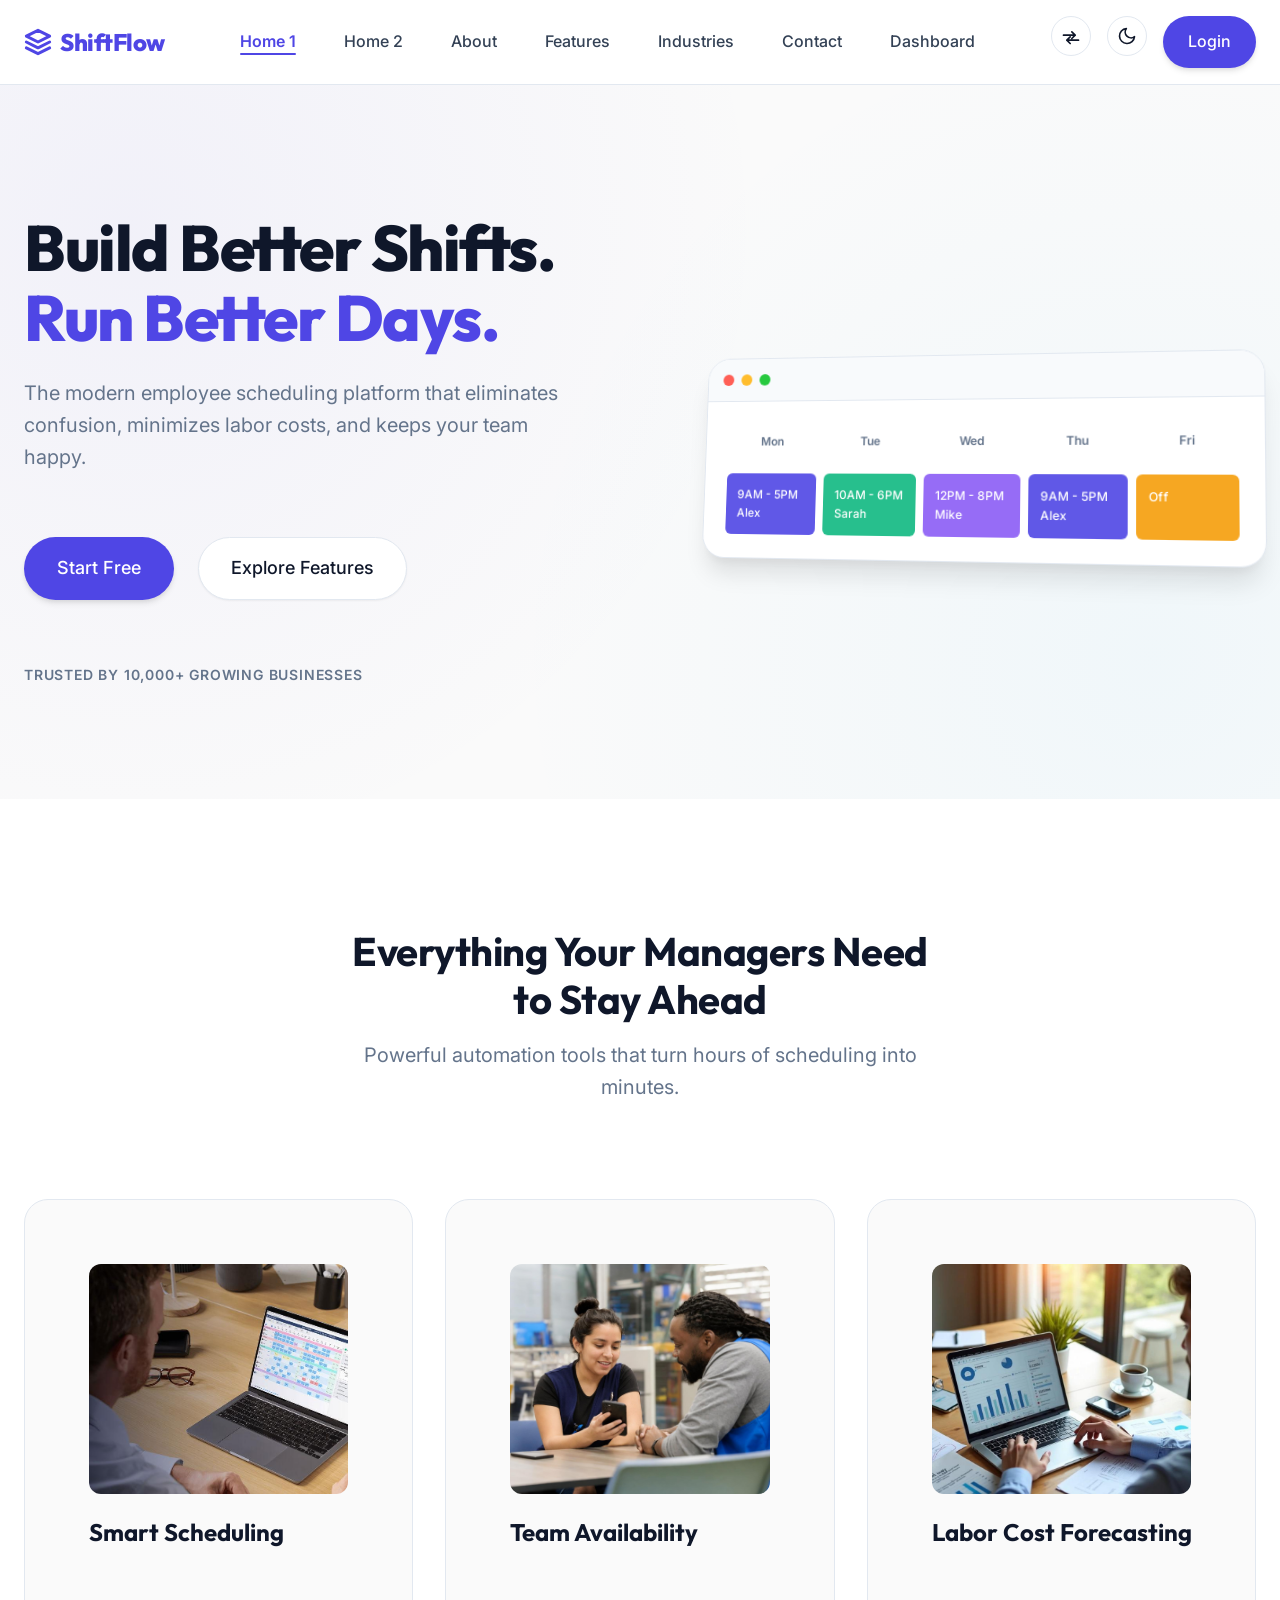
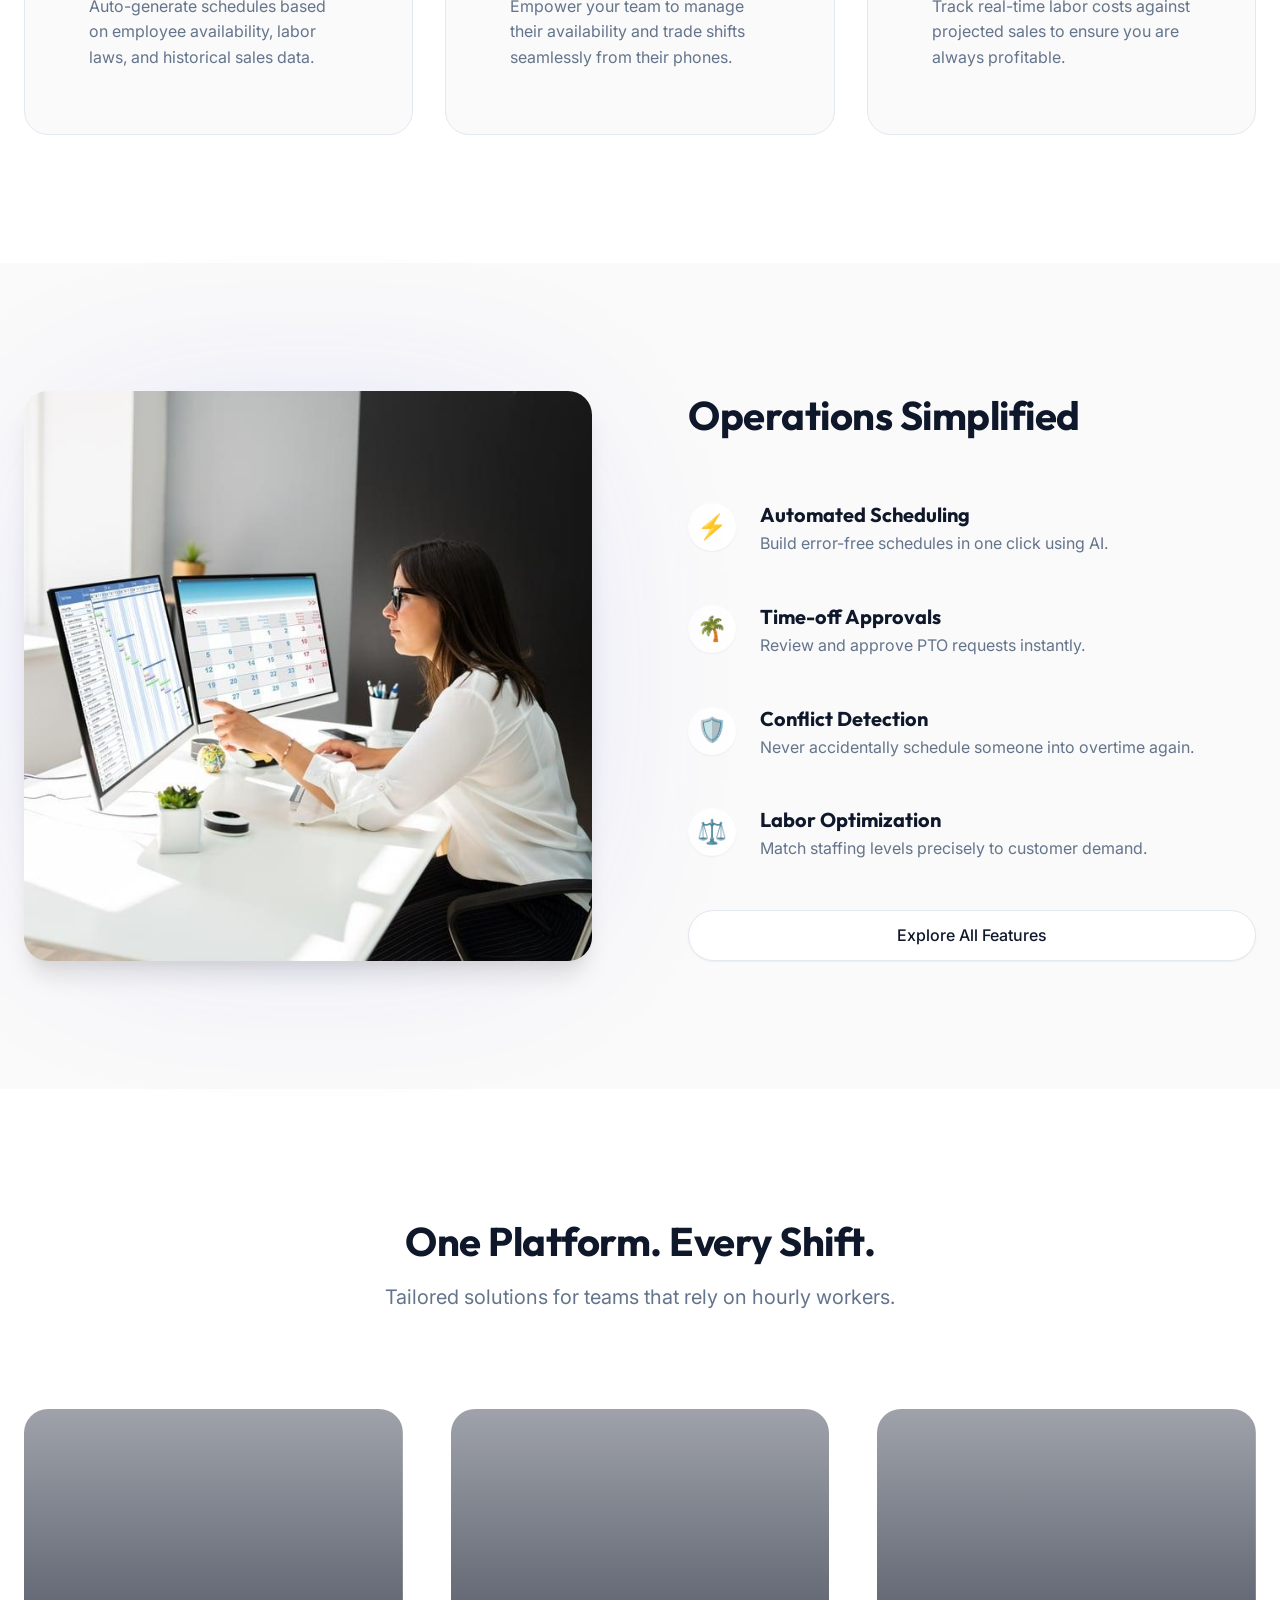
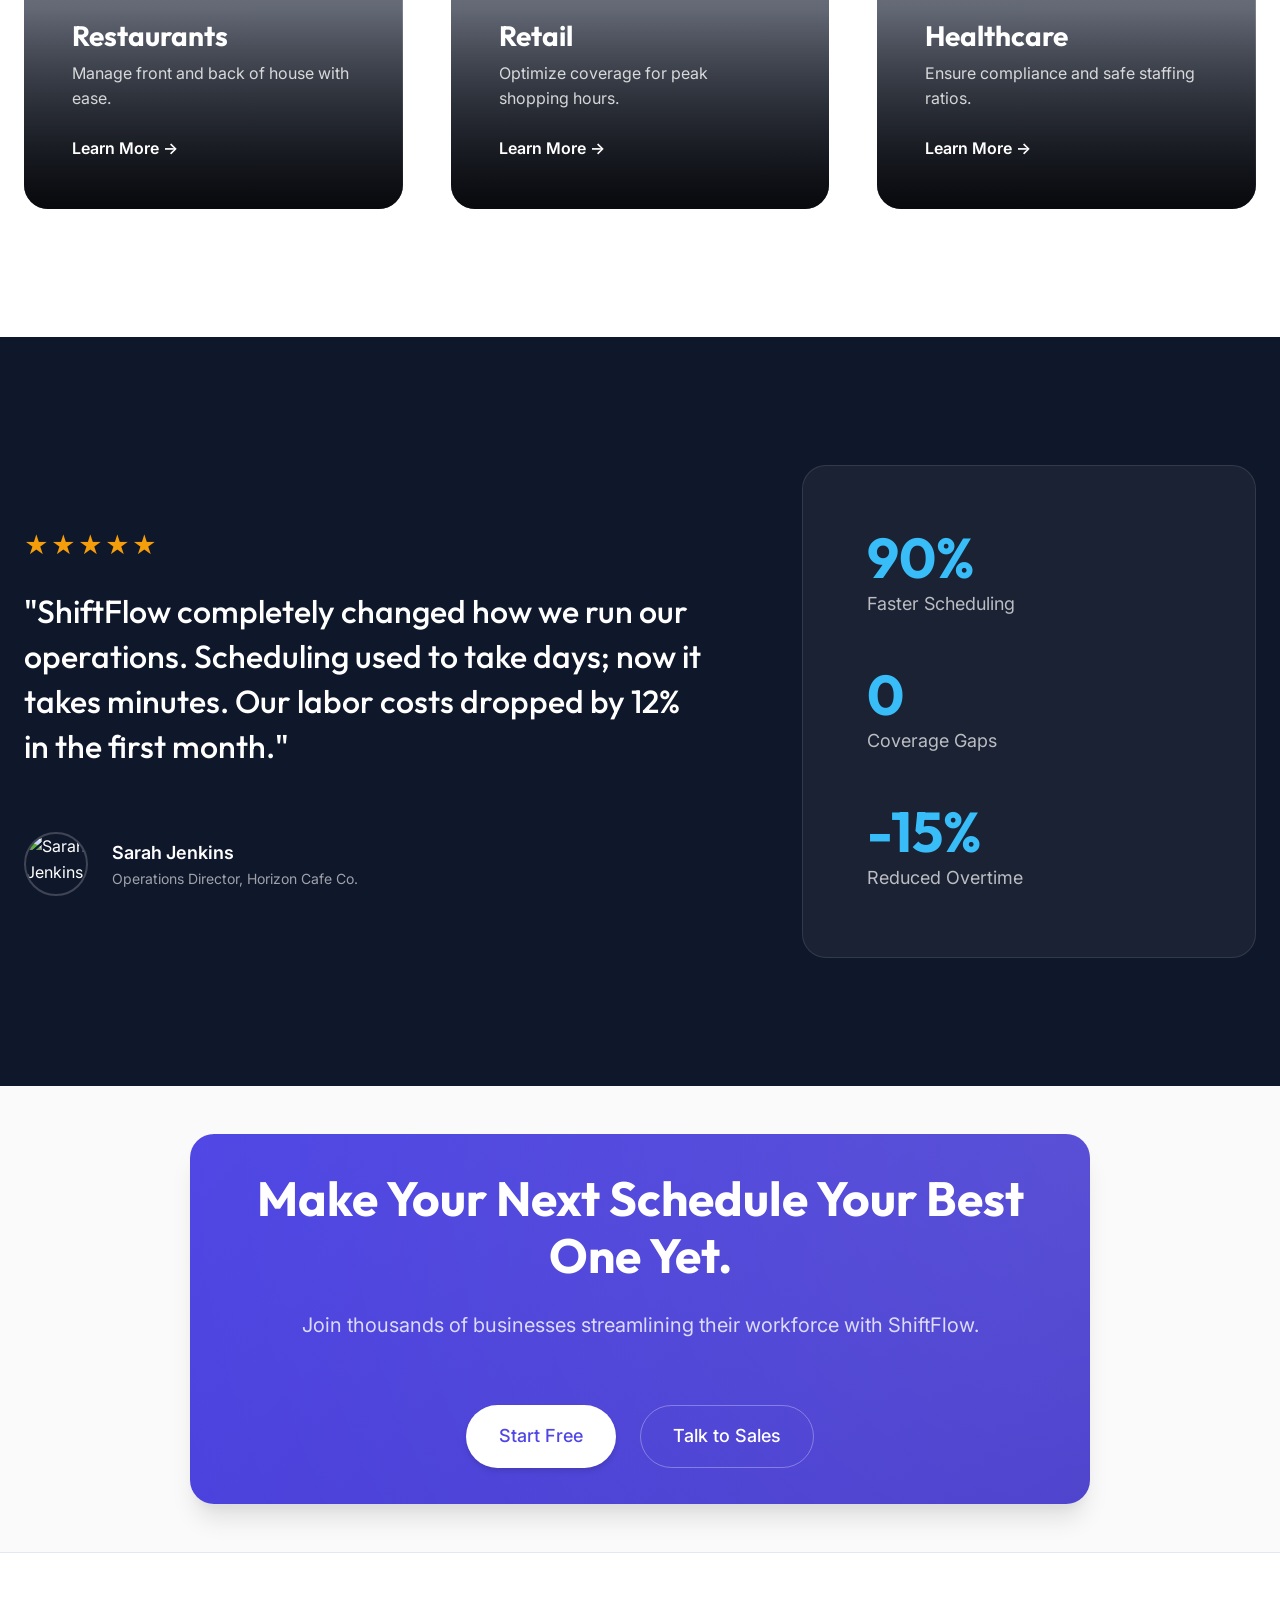
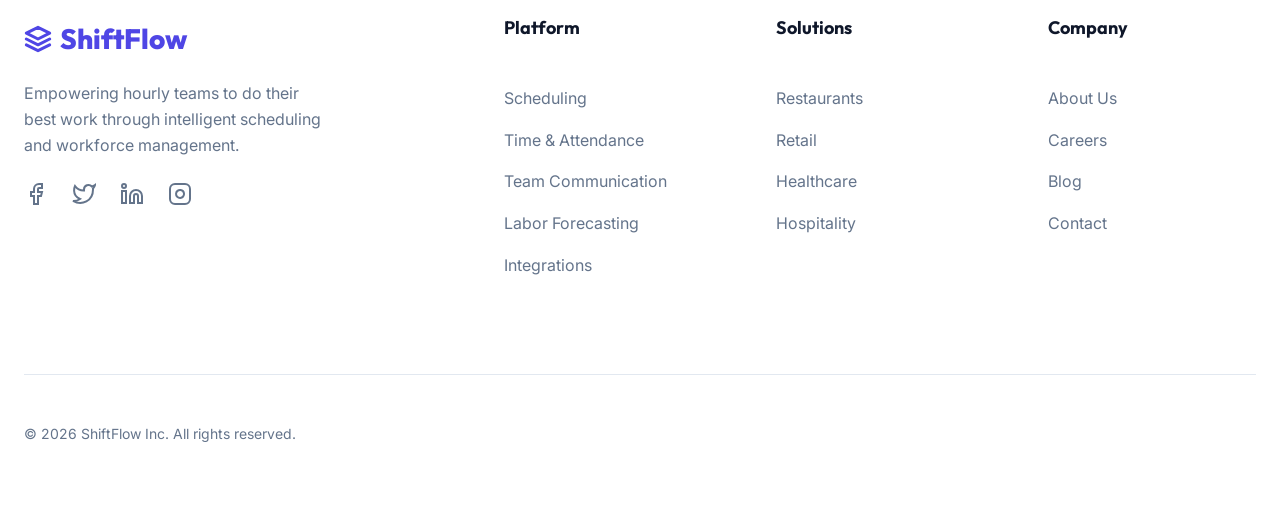
==== commit a1526174: "corrections" ====
--- a/index.html
+++ b/index.html
@@ -13,6 +13,8 @@
     href="https://fonts.googleapis.com/css2?family=Outfit:wght@300;400;500;600;700;800&family=Inter:wght@400;500;600&display=swap"
     rel="stylesheet">
   <link rel="stylesheet" href="assets/css/style.css">
+  <link rel="icon" type="image/svg+xml" href="assets/images/favicon.svg">
+  <link rel="stylesheet" href="assets/css/theme-fixes.css">
 
   <style>
     /* =========================================================
@@ -115,11 +117,24 @@
       }
     }
 
+    @media (max-width: 768px) {
+      .customer-profile {
+        display: table;
+        margin: 0 auto;
+      }
+
+      .customer-profile img {
+        margin: 0 auto;
+      }
+    }
+
     /* Mobile */
     @media (max-width: 767.98px) {
       .hero-container {
         text-align: center;
       }
+
+
 
       .hero-content {
         display: flex;
@@ -497,12 +512,8 @@
           <a href="#features" class="btn btn-secondary btn-large">Explore Features</a>
         </div>
         <div class="hero-trust">
-          <p>Trusted by 10,000+ growing businesses</p>
-          <div class="trust-logos">
-            <div class="trust-logo"></div>
-            <div class="trust-logo"></div>
-            <div class="trust-logo"></div>
-          </div>
+
+          <p class="trust-after-boxes">Trusted by 10,000+ growing businesses</p>
         </div>
       </div>
       <div class="hero-visual">
@@ -528,20 +539,8 @@
             </div>
           </div>
         </div>
-        <div class="floating-card card-labor">
-          <div class="icon">📈</div>
-          <div class="details">
-            <span class="label">Labor Cost</span>
-            <span class="value">On Target (-2%)</span>
-          </div>
-        </div>
-        <div class="floating-card card-swap">
-          <div class="icon">🔄</div>
-          <div class="details">
-            <span class="label">Shift Swap Request</span>
-            <span class="value">Approved</span>
-          </div>
-        </div>
+
+
       </div>
     </div>
   </section>
@@ -791,15 +790,6 @@
   </footer>
 
   <script>
-    // Mobile Menu Toggle
-    const mobileBtn = document.querySelector('.mobile-menu-btn');
-    const navLinks = document.querySelector('.nav-links');
-    if (mobileBtn) {
-      mobileBtn.addEventListener('click', () => {
-        navLinks.classList.toggle('show');
-      });
-    }
-
     // Scroll to Top
     const scrollBtn = document.getElementById('scrollTopBtn');
     if (scrollBtn) {
--- a/assets/css/style.css
+++ b/assets/css/style.css
@@ -72,18 +72,22 @@
   text-align: right;
   direction: rtl;
 }
-[dir="rtl"] .nav-container, 
+
+[dir="rtl"] .nav-container,
 [dir="rtl"] .footer-grid {
   flex-direction: row-reverse;
 }
+
 [dir="rtl"] .nav-links {
   margin-right: auto;
   margin-left: 0;
 }
+
 [dir="rtl"] .nav-actions {
   margin-right: 0;
   margin-left: 0;
 }
+
 [dir="rtl"] .hero-container,
 [dir="rtl"] .hero-container-h2 {
   flex-direction: row-reverse;
@@ -264,7 +268,7 @@
 
 .nav-links a {
   font-weight: 500;
-  color: var(--color-text);
+
 }
 
 .nav-links a:hover {
@@ -970,8 +974,8 @@
     grid-template-columns: repeat(2, 1fr);
   }
 
-  .features-grid > *:nth-child(3):last-child,
-  .industries-grid > *:nth-child(3):last-child {
+  .features-grid>*:nth-child(3):last-child,
+  .industries-grid>*:nth-child(3):last-child {
     grid-column: 1 / -1;
   }
 
@@ -1029,6 +1033,7 @@
   font-weight: 600;
   position: relative;
 }
+
 .nav-link.active::after {
   content: '';
   position: absolute;
@@ -1078,8 +1083,10 @@
 }
 
 /* Footer Updates */
-.footer, .footer-compact {
-  background-color: var(--color-surface); /* Light mode bg */
+.footer,
+.footer-compact {
+  background-color: var(--color-surface);
+  /* Light mode bg */
   color: var(--color-heading);
   border-top: 1px solid var(--color-border);
   padding-top: var(--space-8);
@@ -1183,9 +1190,11 @@
     box-shadow: var(--shadow-md);
     border-bottom: 1px solid var(--color-border);
   }
+
   .nav-links.show {
     display: flex;
   }
+
   .mobile-menu-btn {
     display: block;
   }
@@ -1201,4 +1210,4 @@
   .footer-grid {
     grid-template-columns: 1fr !important;
   }
-}
+}
--- a/assets/css/theme-fixes.css
+++ b/assets/css/theme-fixes.css
@@ -0,0 +1,471 @@
+
+/* =========================================================
+   SHIFTFLOW GLOBAL FIXES
+   Dark mode / mobile navigation / favicon / footer / RTL
+   ========================================================= */
+
+/* ---------- DARK MODE: every light section follows theme ---------- */
+[data-theme="dark"] body {
+  background: var(--color-bg) !important;
+  color: var(--color-text) !important;
+}
+
+[data-theme="dark"] .navbar,
+[data-theme="dark"] .footer,
+[data-theme="dark"] .footer-compact,
+[data-theme="dark"] section {
+  background-color: var(--color-bg) !important;
+  color: var(--color-text) !important;
+}
+
+[data-theme="dark"] .testimonial,
+[data-theme="dark"] .labor-intelligence,
+[data-theme="dark"] .intelligence,
+[data-theme="dark"] .industry-results,
+[data-theme="dark"] .results-section {
+  background-color: var(--color-secondary) !important;
+  color: #fff !important;
+}
+
+[data-theme="dark"] .hero,
+[data-theme="dark"] .c-hero,
+[data-theme="dark"] .feat-hero,
+[data-theme="dark"] .h2-hero,
+[data-theme="dark"] .about-hero,
+[data-theme="dark"] .contact-hero {
+  background: var(--color-bg) !important;
+}
+
+[data-theme="dark"] .features,
+[data-theme="dark"] .industries,
+[data-theme="dark"] .workflow,
+[data-theme="dark"] .core-features,
+[data-theme="dark"] .success-metrics,
+[data-theme="dark"] .final-cta-compact,
+[data-theme="dark"] .industry-solutions,
+[data-theme="dark"] .industry-cards,
+[data-theme="dark"] .challenges-section,
+[data-theme="dark"] .c-cta,
+[data-theme="dark"] .collab-automation,
+[data-theme="dark"] .faq-section {
+  background-color: var(--color-bg) !important;
+}
+
+[data-theme="dark"] .section-title,
+[data-theme="dark"] .section-subtitle,
+[data-theme="dark"] h1,
+[data-theme="dark"] h2,
+[data-theme="dark"] h3,
+[data-theme="dark"] h4,
+[data-theme="dark"] h5,
+[data-theme="dark"] h6 {
+  color: var(--color-heading);
+}
+
+[data-theme="dark"] p,
+[data-theme="dark"] li,
+[data-theme="dark"] .feature-desc,
+[data-theme="dark"] .section-subtitle,
+[data-theme="dark"] .hero-subtitle,
+[data-theme="dark"] .footer-desc,
+[data-theme="dark"] .footer-col ul a {
+  color: var(--color-text-light);
+}
+
+[data-theme="dark"] .btn-secondary {
+  background-color: var(--color-surface) !important;
+  color: var(--color-heading) !important;
+  border-color: var(--color-border) !important;
+}
+
+[data-theme="dark"] .btn-outline {
+  color: var(--color-heading) !important;
+  border-color: var(--color-border) !important;
+  background-color: transparent !important;
+}
+
+[data-theme="dark"] .btn-icon {
+  color: var(--color-heading) !important;
+  border-color: var(--color-border) !important;
+  background-color: transparent !important;
+}
+
+[data-theme="dark"] .feature-card,
+[data-theme="dark"] .feat-card,
+[data-theme="dark"] .solution-card,
+[data-theme="dark"] .ind-card,
+[data-theme="dark"] .auto-feat,
+[data-theme="dark"] .wf-node:not(.highlight),
+[data-theme="dark"] .tabs-content,
+[data-theme="dark"] .metrics-quote,
+[data-theme="dark"] .industry-testimonial,
+[data-theme="dark"] .faq-question,
+[data-theme="dark"] .faq-answer,
+[data-theme="dark"] .calendar-ui-h2,
+[data-theme="dark"] .dashboard-mockup,
+[data-theme="dark"] .floating-card {
+  background-color: var(--color-surface) !important;
+  color: var(--color-text) !important;
+  border-color: var(--color-border) !important;
+}
+
+[data-theme="dark"] .mockup-header,
+[data-theme="dark"] .cal-header,
+[data-theme="dark"] .feat-dash-header {
+  background-color: #172033 !important;
+  color: var(--color-heading) !important;
+}
+
+[data-theme="dark"] .feat-dash-sidebar,
+[data-theme="dark"] .dash-block {
+  background-color: #172033 !important;
+  border-color: var(--color-border) !important;
+}
+
+[data-theme="dark"] .input-box,
+[data-theme="dark"] input,
+[data-theme="dark"] textarea,
+[data-theme="dark"] select {
+  background-color: var(--color-surface) !important;
+  color: var(--color-heading) !important;
+  border-color: var(--color-border) !important;
+}
+
+[data-theme="dark"] input::placeholder,
+[data-theme="dark"] textarea::placeholder {
+  color: #94A3B8 !important;
+}
+
+[data-theme="dark"] .google-btn {
+  background-color: var(--color-surface) !important;
+  color: var(--color-heading) !important;
+  border-color: var(--color-border) !important;
+}
+
+[data-theme="dark"] .google-icon {
+  background-color: #0F172A !important;
+}
+
+[data-theme="dark"] .auth-card {
+  background: rgba(30, 41, 59, .98) !important;
+  border-color: #334155 !important;
+  color: var(--color-text) !important;
+}
+
+[data-theme="dark"] .auth-bottom,
+[data-theme="dark"] .auth-footer p,
+[data-theme="dark"] .remember,
+[data-theme="dark"] .terms-row label {
+  color: var(--color-text-light) !important;
+}
+
+[data-theme="dark"] .rtl-btn {
+  background: var(--color-surface) !important;
+  color: var(--color-heading) !important;
+  border-color: var(--color-border) !important;
+}
+
+[data-theme="dark"] .auth-brand a {
+  color: var(--color-heading) !important;
+}
+
+/* ---------- MOBILE NAVIGATION ---------- */
+.mobile-nav-actions {
+  display: none;
+}
+
+@media (max-width: 1024px) {
+  .navbar .nav-container {
+    position: relative;
+  }
+
+  .navbar .nav-actions {
+    display: none !important;
+  }
+
+  .navbar .nav-links {
+    max-height: calc(100vh - 80px);
+    overflow-y: auto;
+    z-index: 110;
+  }
+
+  .navbar .nav-links.show {
+    display: flex !important;
+  }
+
+  .navbar .mobile-nav-actions {
+    display: flex !important;
+    flex-direction: column;
+    gap: .75rem;
+    width: 100%;
+    padding-top: .75rem;
+    margin-top: .25rem;
+    border-top: 1px solid var(--color-border);
+  }
+
+  .navbar .mobile-nav-actions .mobile-action-row {
+    display: flex;
+    align-items: center;
+    gap: .75rem;
+  }
+
+  .navbar .mobile-nav-actions .btn-icon {
+    flex: 0 0 40px;
+  }
+
+  .navbar .mobile-nav-actions .mobile-login {
+    width: 100%;
+    text-align: center;
+  }
+}
+
+/* ---------- FOOTER SPACING ---------- */
+.footer .brand-col .footer-brand,
+.footer-compact .footer-brand {
+  margin-bottom: 1.25rem !important;
+}
+
+.footer .brand-col .footer-desc {
+  margin-top: .25rem !important;
+}
+
+/* ---------- DASHBOARD RTL LOGO SPACING ---------- */
+[dir="rtl"] .dashboard-sidebar .sidebar-header {
+  gap: 1rem;
+}
+
+[dir="rtl"] .dashboard-sidebar .sidebar-header .brand {
+  margin: 0 !important;
+  margin-left: auto !important;
+  padding-inline-end: .75rem;
+}
+
+[dir="rtl"] .dashboard-sidebar .sidebar-header .mobile-close-toggle {
+  margin-inline-start: .5rem;
+}
+
+/* ---------- INDUSTRIES HERO: same image proportions as contact ---------- */
+.industries-page .visual-stack {
+  width: 100%;
+}
+
+@media (min-width: 1025px) {
+  .industries-page .visual-stack {
+    height: 420px !important;
+  }
+
+  .industries-page .img-back {
+    width: 100% !important;
+    height: 420px !important;
+  }
+
+  .industries-page .img-front {
+    display: none !important;
+  }
+}
+
+@media (max-width: 1024px) {
+  .industries-page .visual-stack {
+    width: min(100%, 620px) !important;
+    height: 300px !important;
+  }
+
+  .industries-page .img-back {
+    width: 100% !important;
+    height: 300px !important;
+    left: 0 !important;
+    right: auto !important;
+  }
+
+  .industries-page .img-front {
+    display: none !important;
+  }
+}
+
+@media (max-width: 767px) {
+  .industries-page .visual-stack {
+    width: 100% !important;
+    height: 300px !important;
+  }
+}
+
+/* ---------- HOME 1 HERO SPAN + TRUST MESSAGE ---------- */
+[data-theme="dark"] .hero-title span {
+  background: none !important;
+  -webkit-text-fill-color: var(--color-primary) !important;
+  color: var(--color-primary) !important;
+}
+
+.hero-title span {
+  background: none !important;
+  -webkit-text-fill-color: var(--color-primary) !important;
+  color: var(--color-primary) !important;
+}
+
+.hero-trust .trust-after-boxes {
+  margin-top: .75rem;
+  color: var(--color-text-light);
+  font-size: .875rem;
+  font-weight: 600;
+  text-transform: uppercase;
+  letter-spacing: .8px;
+}
+
+/* Dashboard sidebar menu breathing room in RTL */
+[dir="rtl"] .dashboard-sidebar .sidebar-nav {
+  padding-inline-start: 1.25rem;
+  padding-inline-end: 1.25rem;
+}
+
+
+/* =========================================================
+   HOME 1 + HOME 2 HERO ALIGNMENT
+   1024px: left aligned
+   Tablet/mobile: centered
+   ========================================================= */
+
+/* 1024px and below: use centered layout by default */
+@media (max-width: 1024px) {
+  .hero .hero-content,
+  .h2-hero .hero-content,
+  .home-hero .hero-content,
+  .hero-content {
+    text-align: center !important;
+    align-items: center !important;
+    margin-inline: auto !important;
+  }
+
+  .hero .hero-content > *,
+  .h2-hero .hero-content > *,
+  .home-hero .hero-content > * {
+    margin-inline-left: auto !important;
+    margin-inline-right: auto !important;
+  }
+
+  .hero .hero-actions,
+  .h2-hero .hero-actions,
+  .home-hero .hero-actions {
+    justify-content: center !important;
+  }
+
+  .hero .hero-trust,
+  .h2-hero .hero-trust,
+  .home-hero .hero-trust {
+    text-align: center !important;
+    margin-inline: auto !important;
+  }
+}
+
+/* Tablet: keep hero content LEFT aligned at exactly 1024px */
+@media (min-width: 992px) and (max-width: 1024px) {
+  .hero .hero-content,
+  .h2-hero .hero-content,
+  .home-hero .hero-content {
+    text-align: left !important;
+    align-items: flex-start !important;
+    margin-inline: 0 !important;
+  }
+
+  .hero .hero-content > *,
+  .h2-hero .hero-content > *,
+  .home-hero .hero-content > * {
+    margin-inline-left: 0 !important;
+    margin-inline-right: 0 !important;
+  }
+
+  .hero .hero-actions,
+  .h2-hero .hero-actions,
+  .home-hero .hero-actions {
+    justify-content: flex-start !important;
+  }
+
+  .hero .hero-trust,
+  .h2-hero .hero-trust,
+  .home-hero .hero-trust {
+    text-align: left !important;
+    margin-inline: 0 !important;
+  }
+}
+
+/* 991px and below: center hero content */
+@media (max-width: 991.98px) {
+  .hero .hero-content,
+  .h2-hero .hero-content,
+  .home-hero .hero-content {
+    text-align: center !important;
+    align-items: center !important;
+    margin-inline: auto !important;
+  }
+
+  .hero .hero-content > *,
+  .h2-hero .hero-content > *,
+  .home-hero .hero-content > * {
+    margin-inline-left: auto !important;
+    margin-inline-right: auto !important;
+  }
+
+  .hero .hero-actions,
+  .h2-hero .hero-actions,
+  .home-hero .hero-actions {
+    justify-content: center !important;
+  }
+
+  .hero .hero-trust,
+  .h2-hero .hero-trust,
+  .home-hero .hero-trust {
+    text-align: center !important;
+    margin-inline: auto !important;
+  }
+}
+
+/* Exact Home 2 class names */
+@media (max-width: 1024px) {
+  .hero-h2 .hero-content-h2 {
+    text-align: center !important;
+    align-items: center !important;
+    margin-inline: auto !important;
+  }
+
+  .hero-h2 .hero-content-h2 > * {
+    margin-inline-left: auto !important;
+    margin-inline-right: auto !important;
+  }
+
+  .hero-h2 .hero-actions-h2 {
+    justify-content: center !important;
+  }
+}
+
+@media (min-width: 992px) and (max-width: 1024px) {
+  .hero-h2 .hero-content-h2 {
+    text-align: left !important;
+    align-items: flex-start !important;
+    margin-inline: 0 !important;
+  }
+
+  .hero-h2 .hero-content-h2 > * {
+    margin-inline-left: 0 !important;
+    margin-inline-right: 0 !important;
+  }
+
+  .hero-h2 .hero-actions-h2 {
+    justify-content: flex-start !important;
+  }
+}
+
+@media (max-width: 991.98px) {
+  .hero-h2 .hero-content-h2 {
+    text-align: center !important;
+    align-items: center !important;
+    margin-inline: auto !important;
+  }
+
+  .hero-h2 .hero-content-h2 > * {
+    margin-inline-left: auto !important;
+    margin-inline-right: auto !important;
+  }
+
+  .hero-h2 .hero-actions-h2 {
+    justify-content: center !important;
+  }
+}
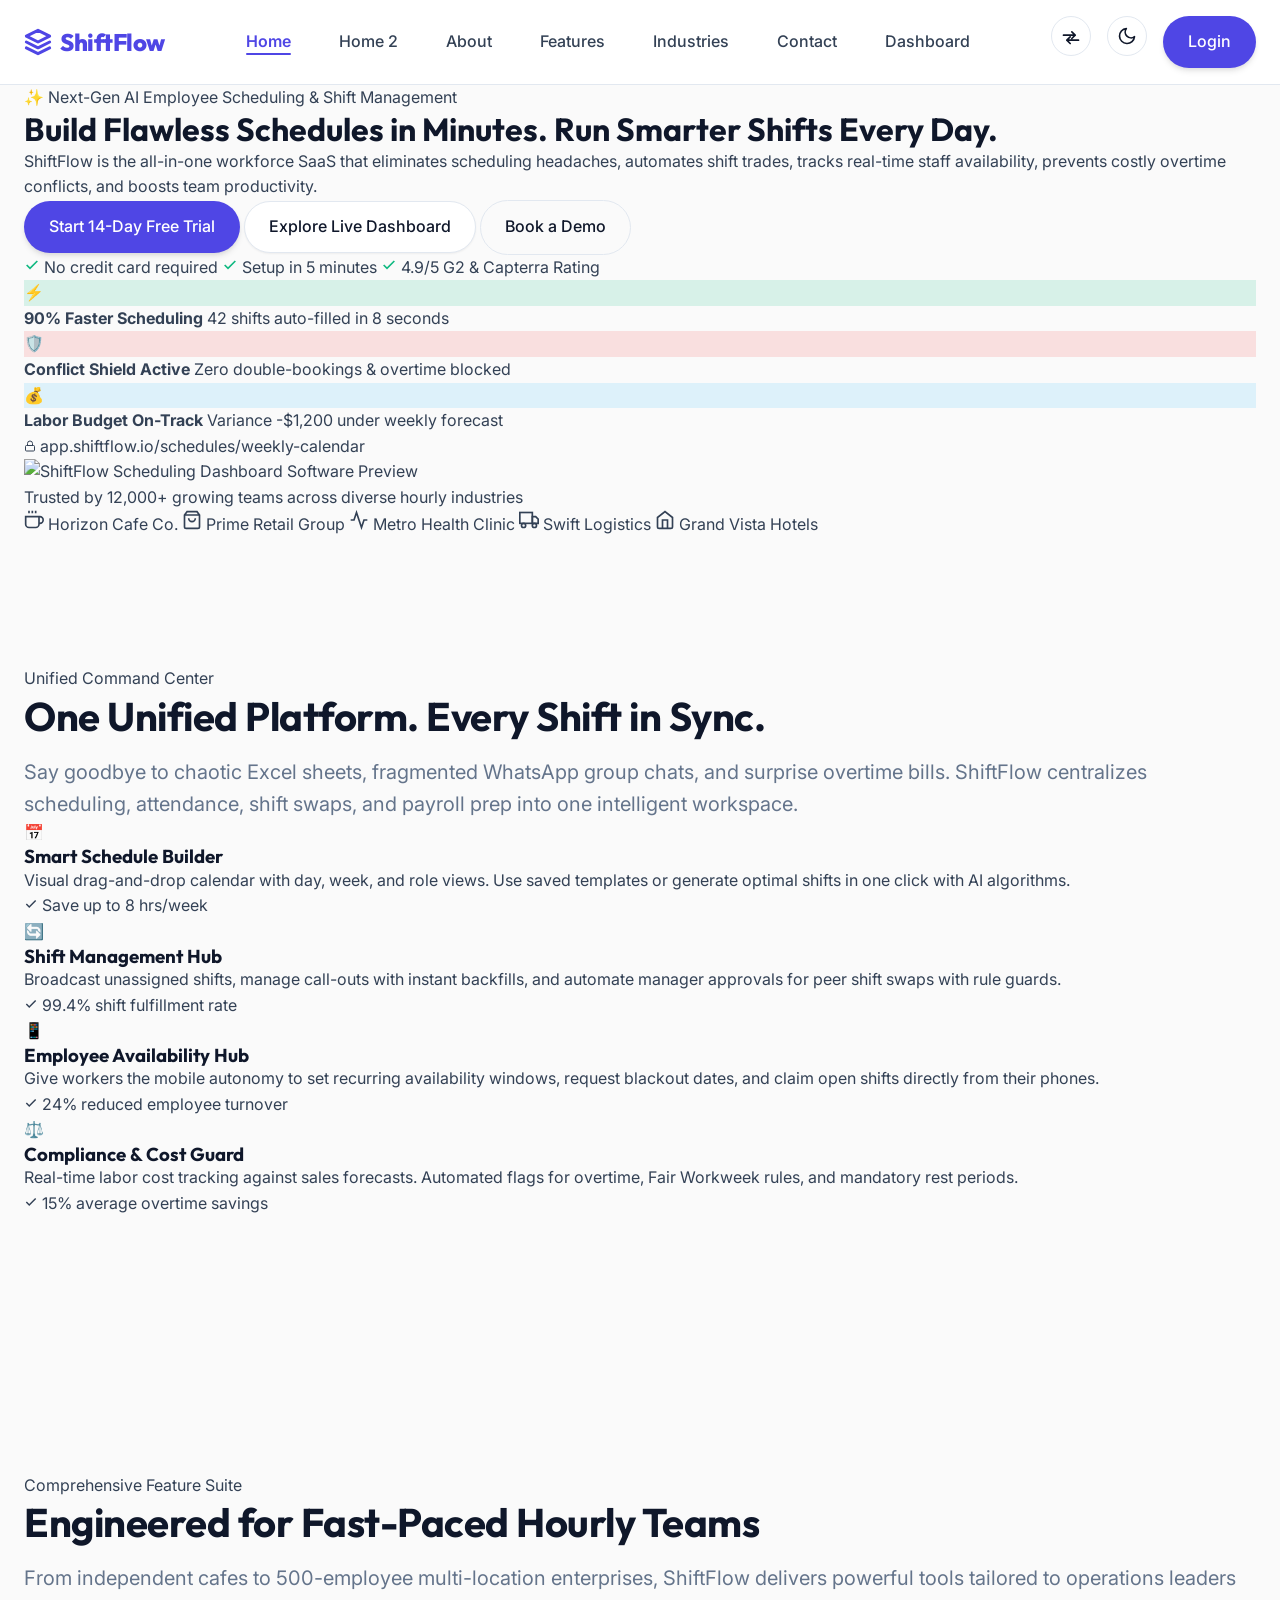
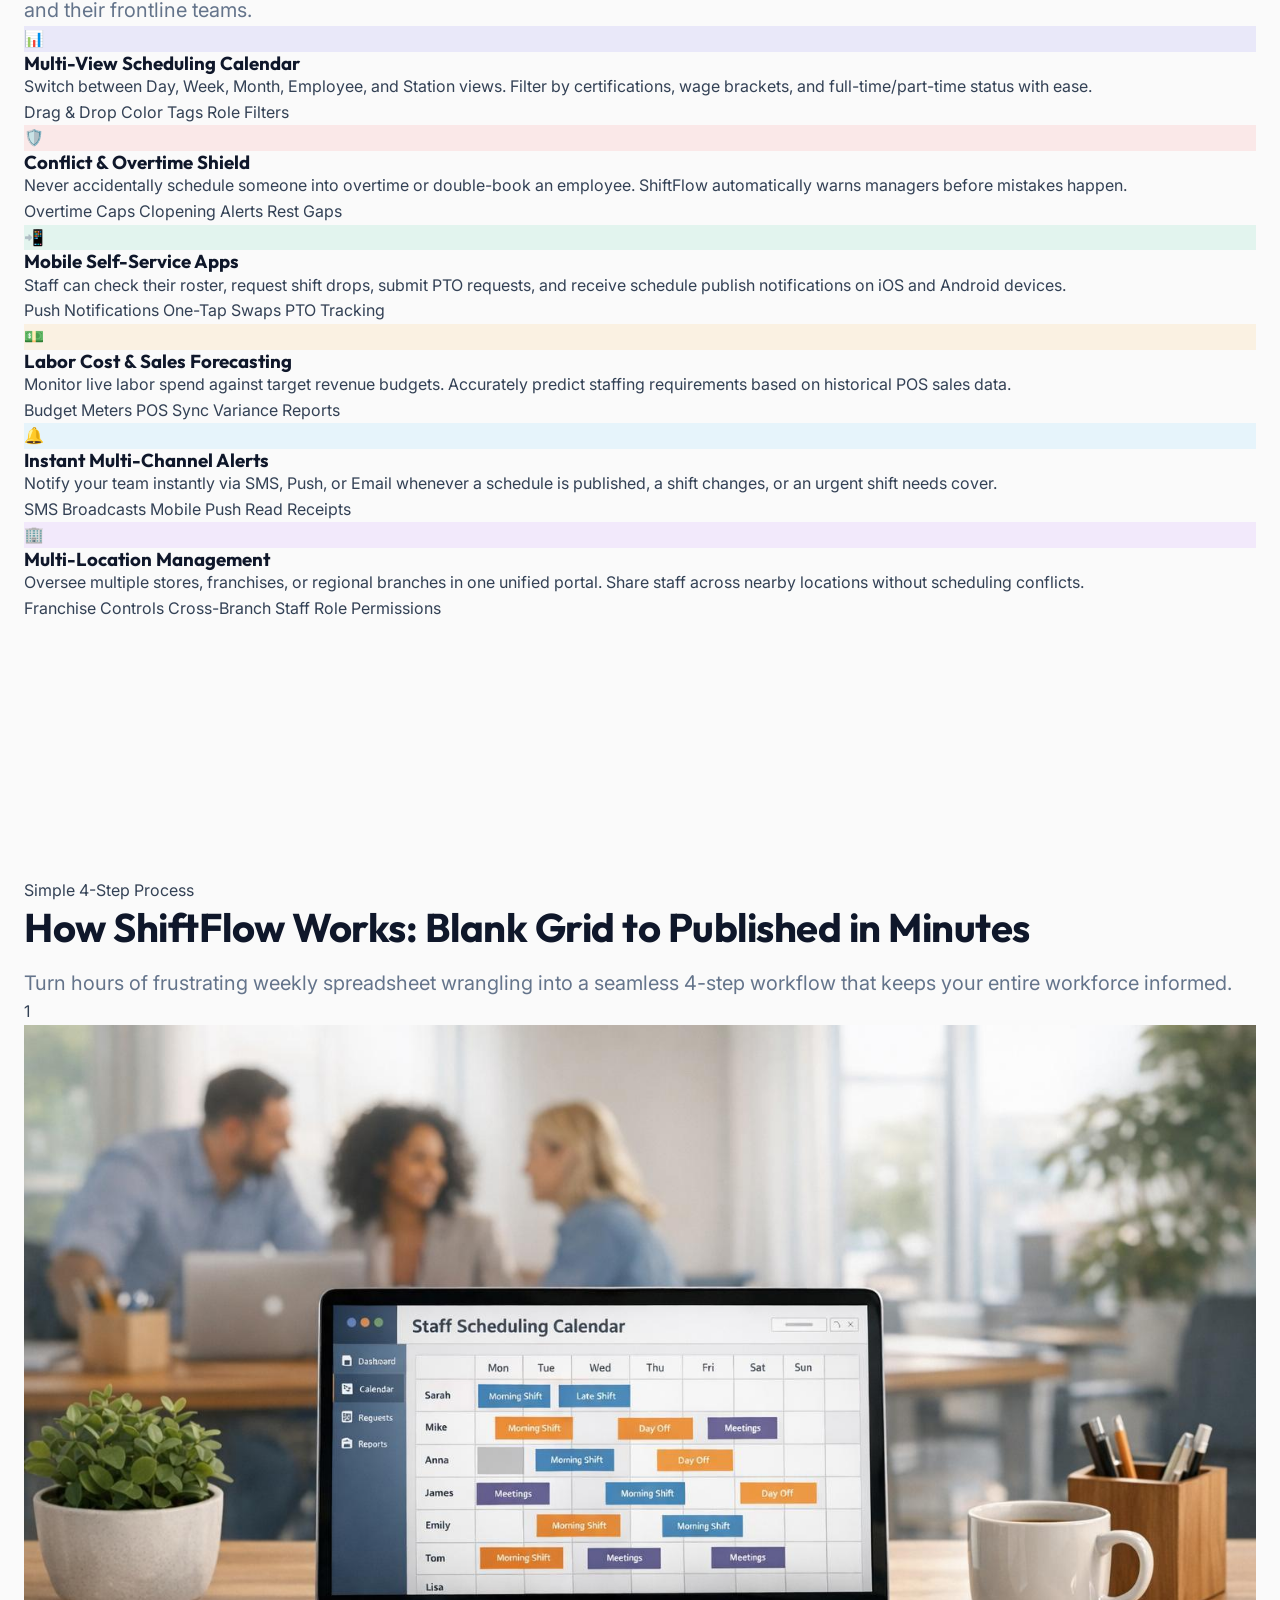
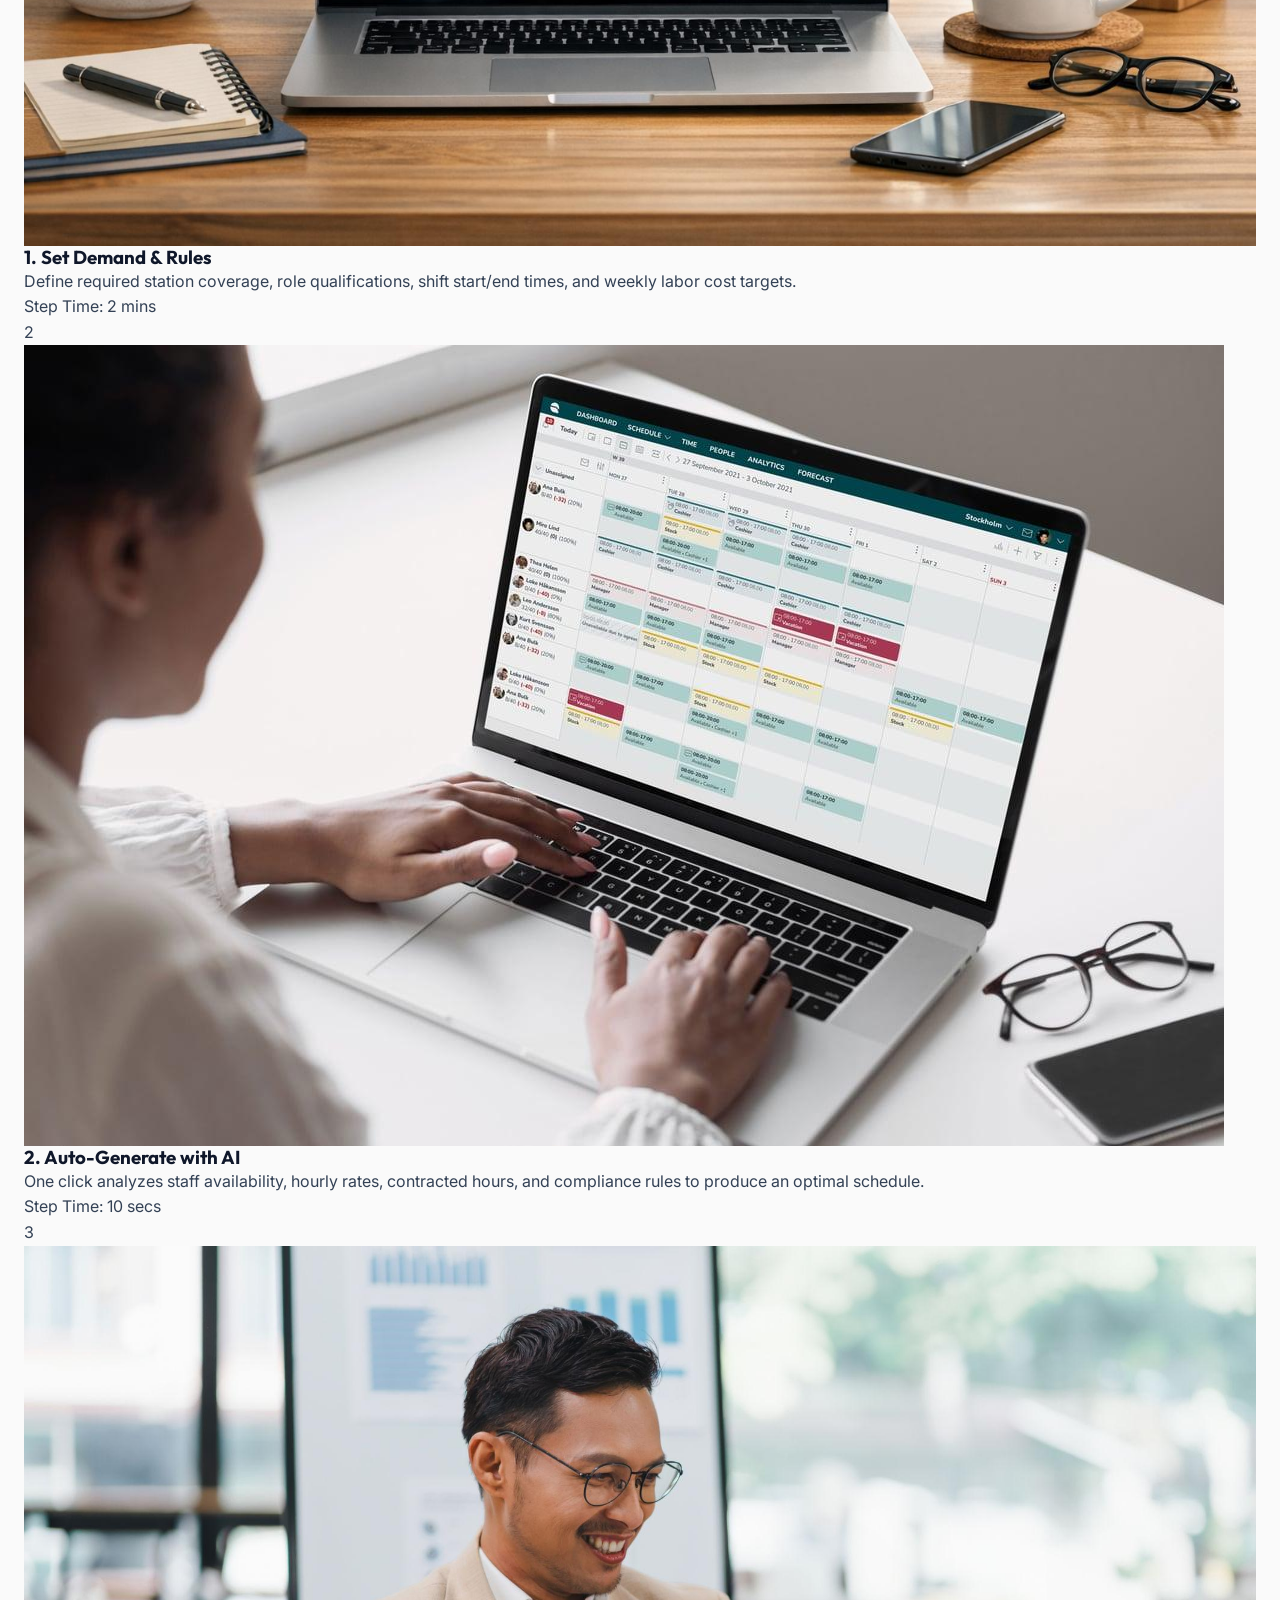
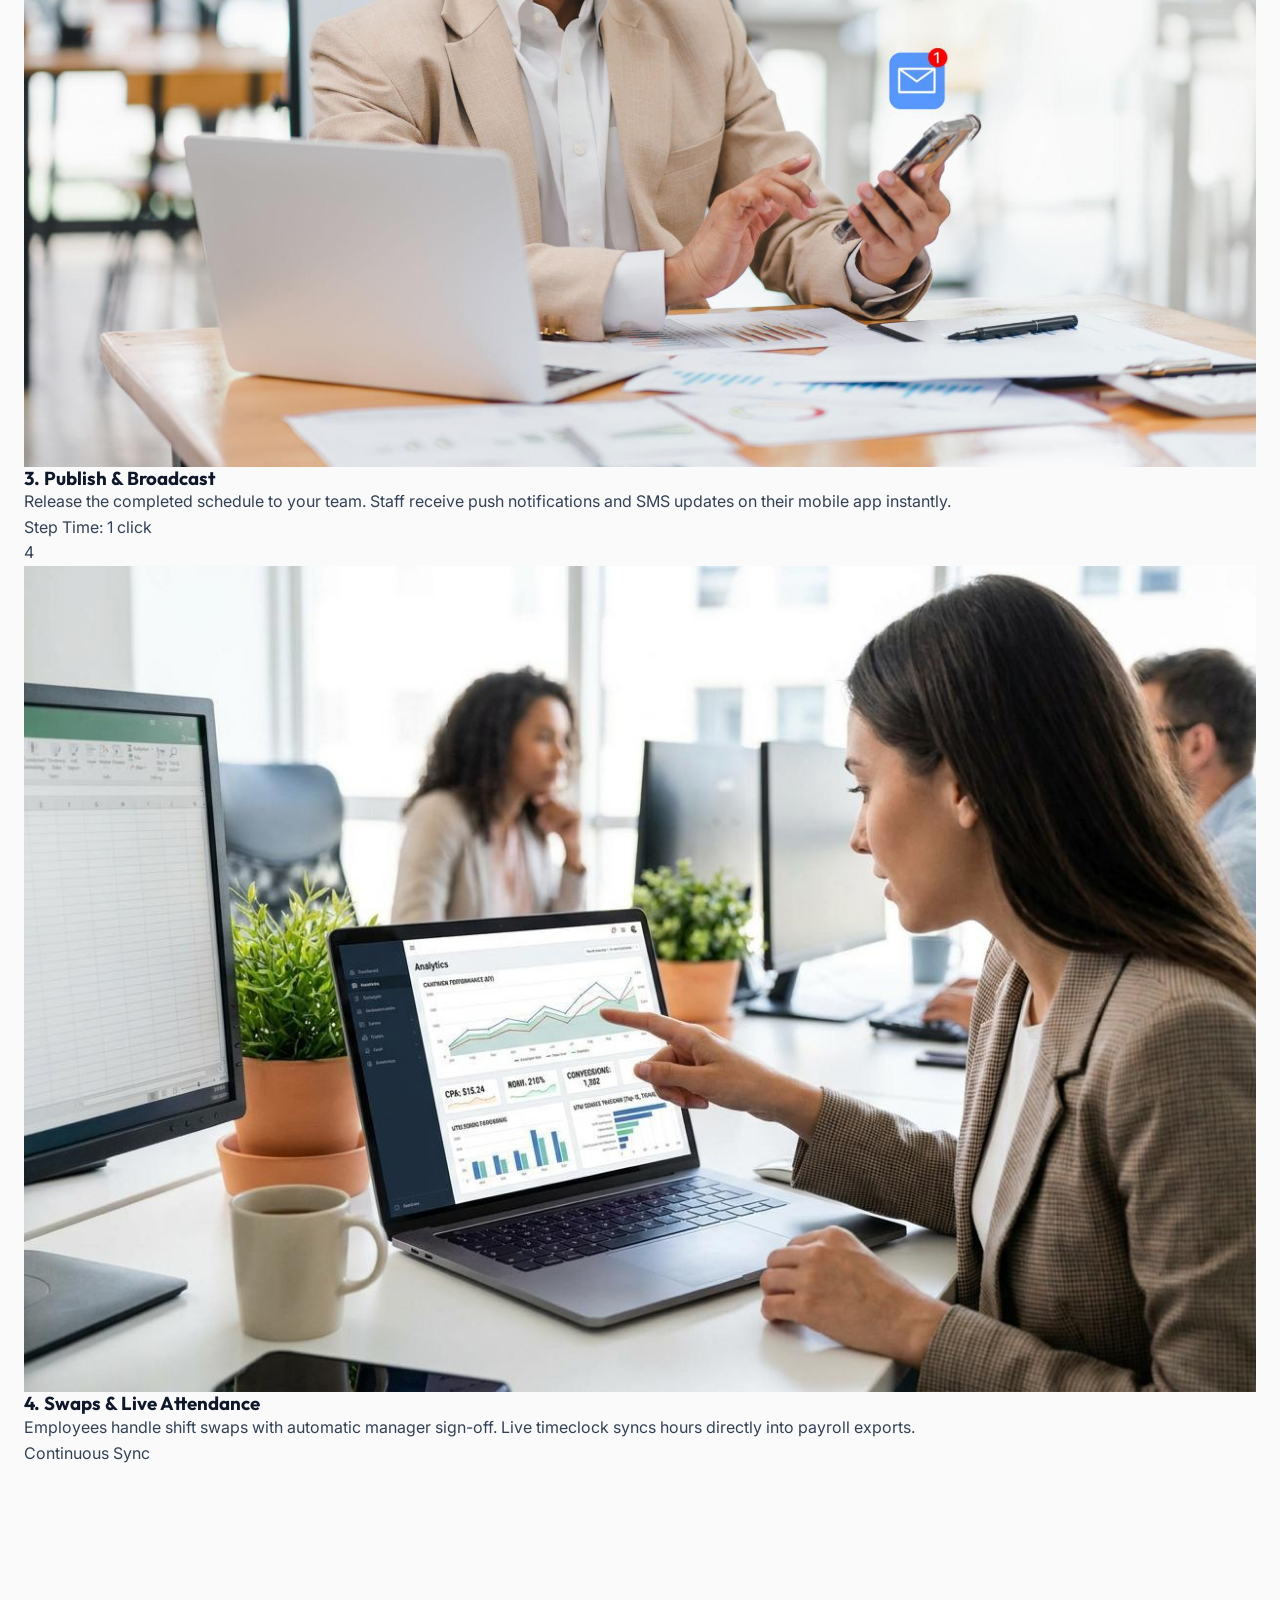
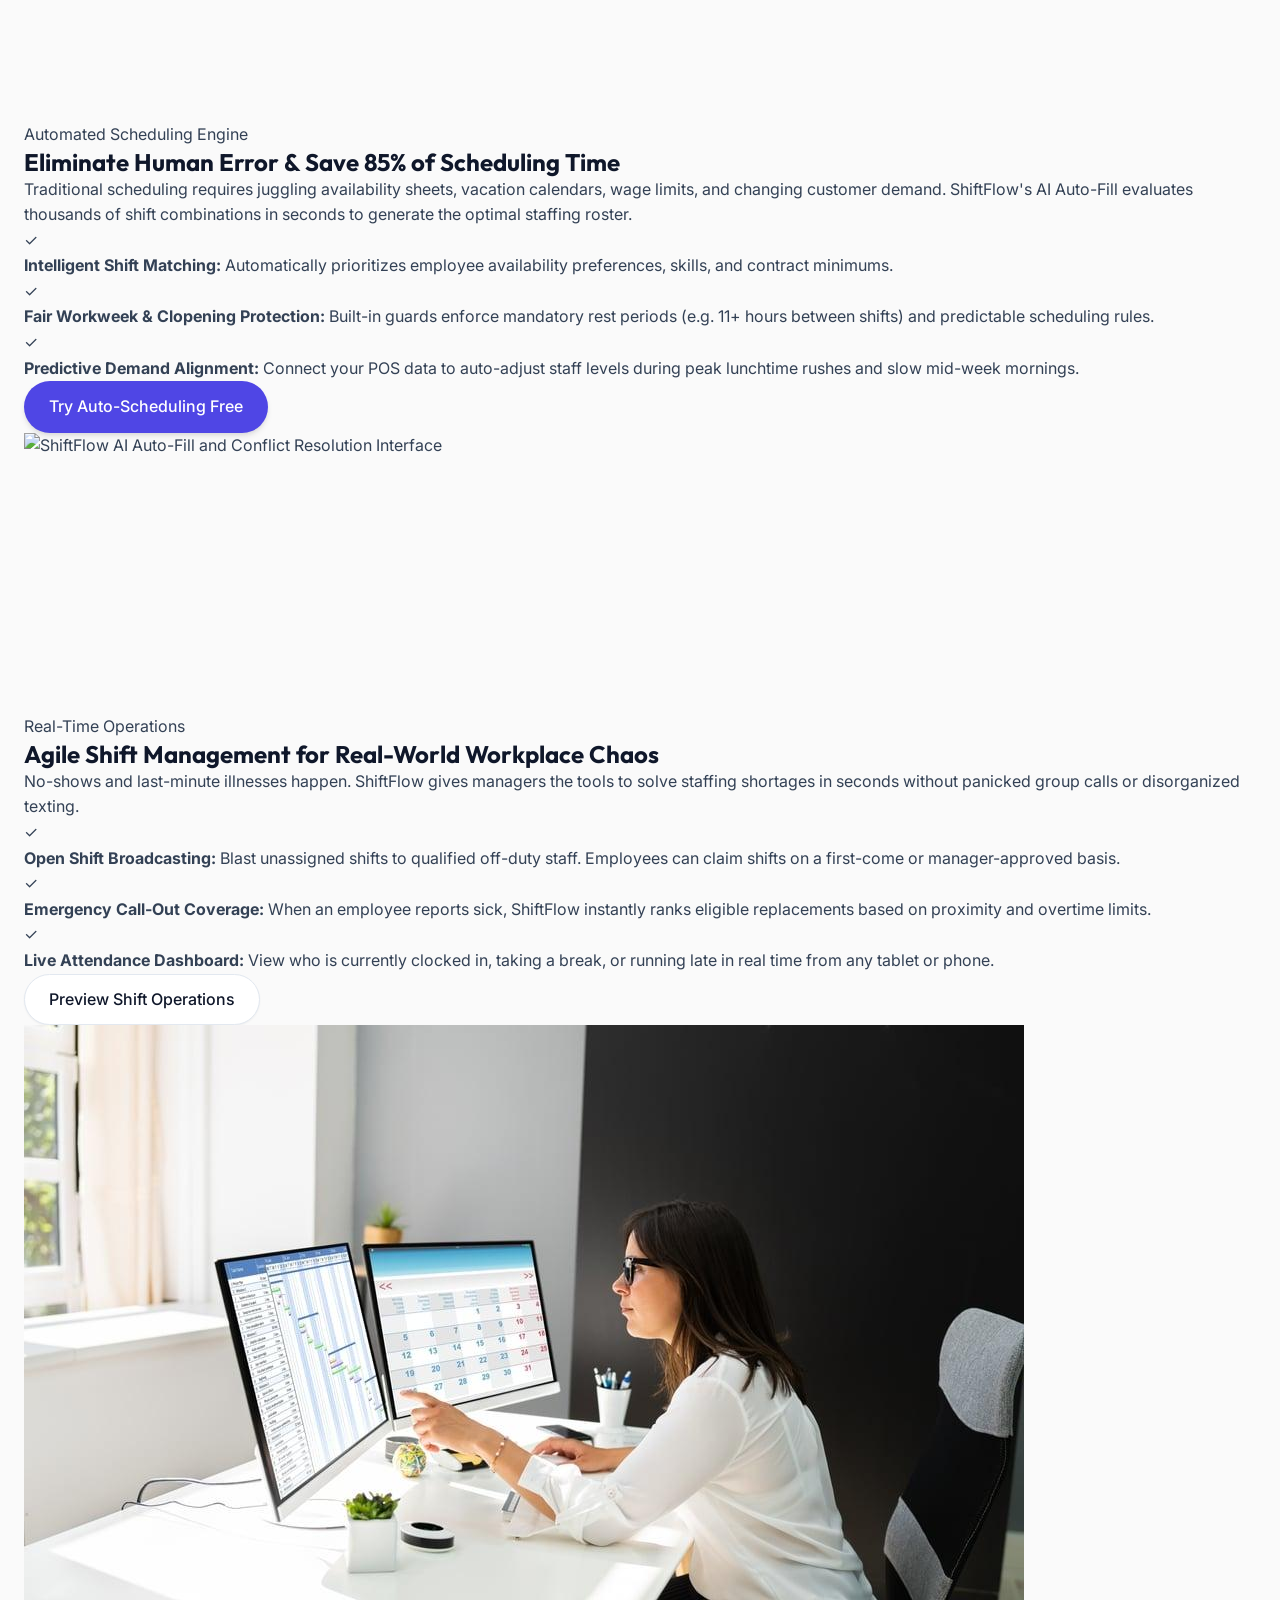
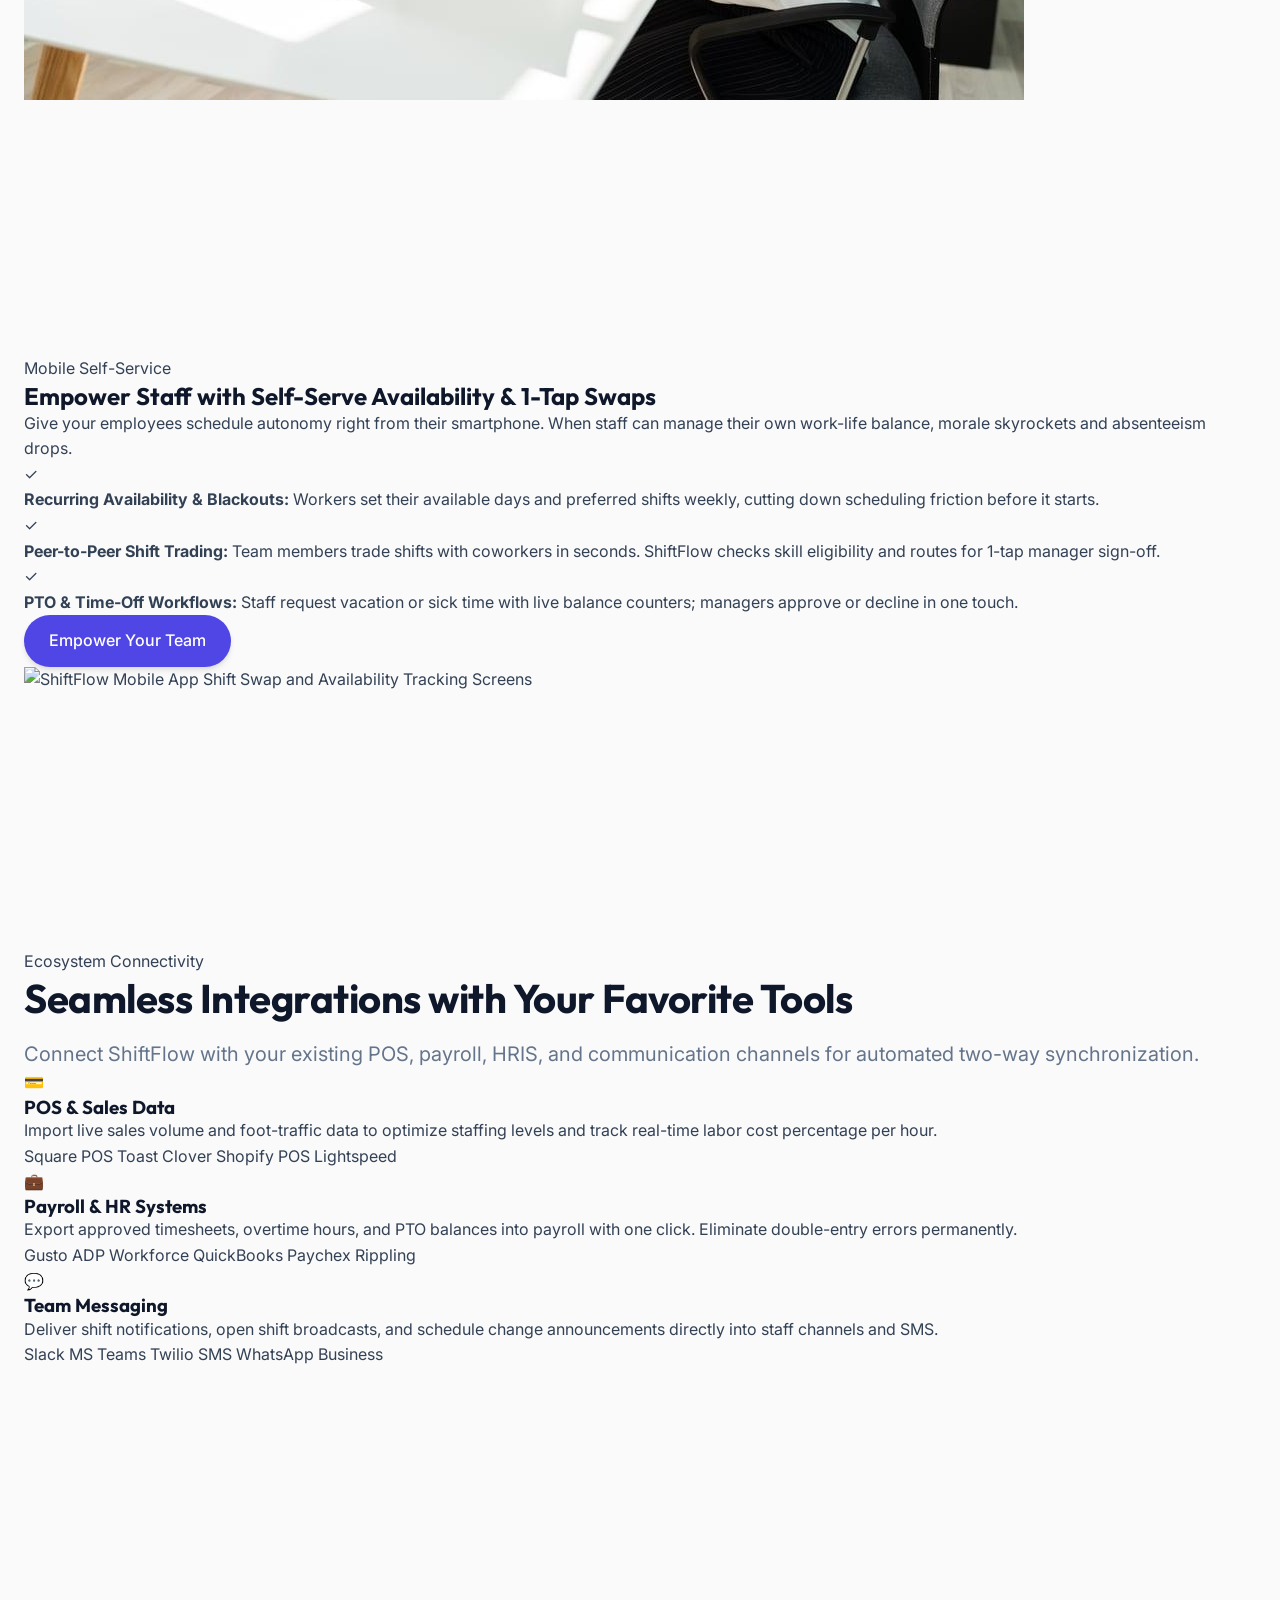
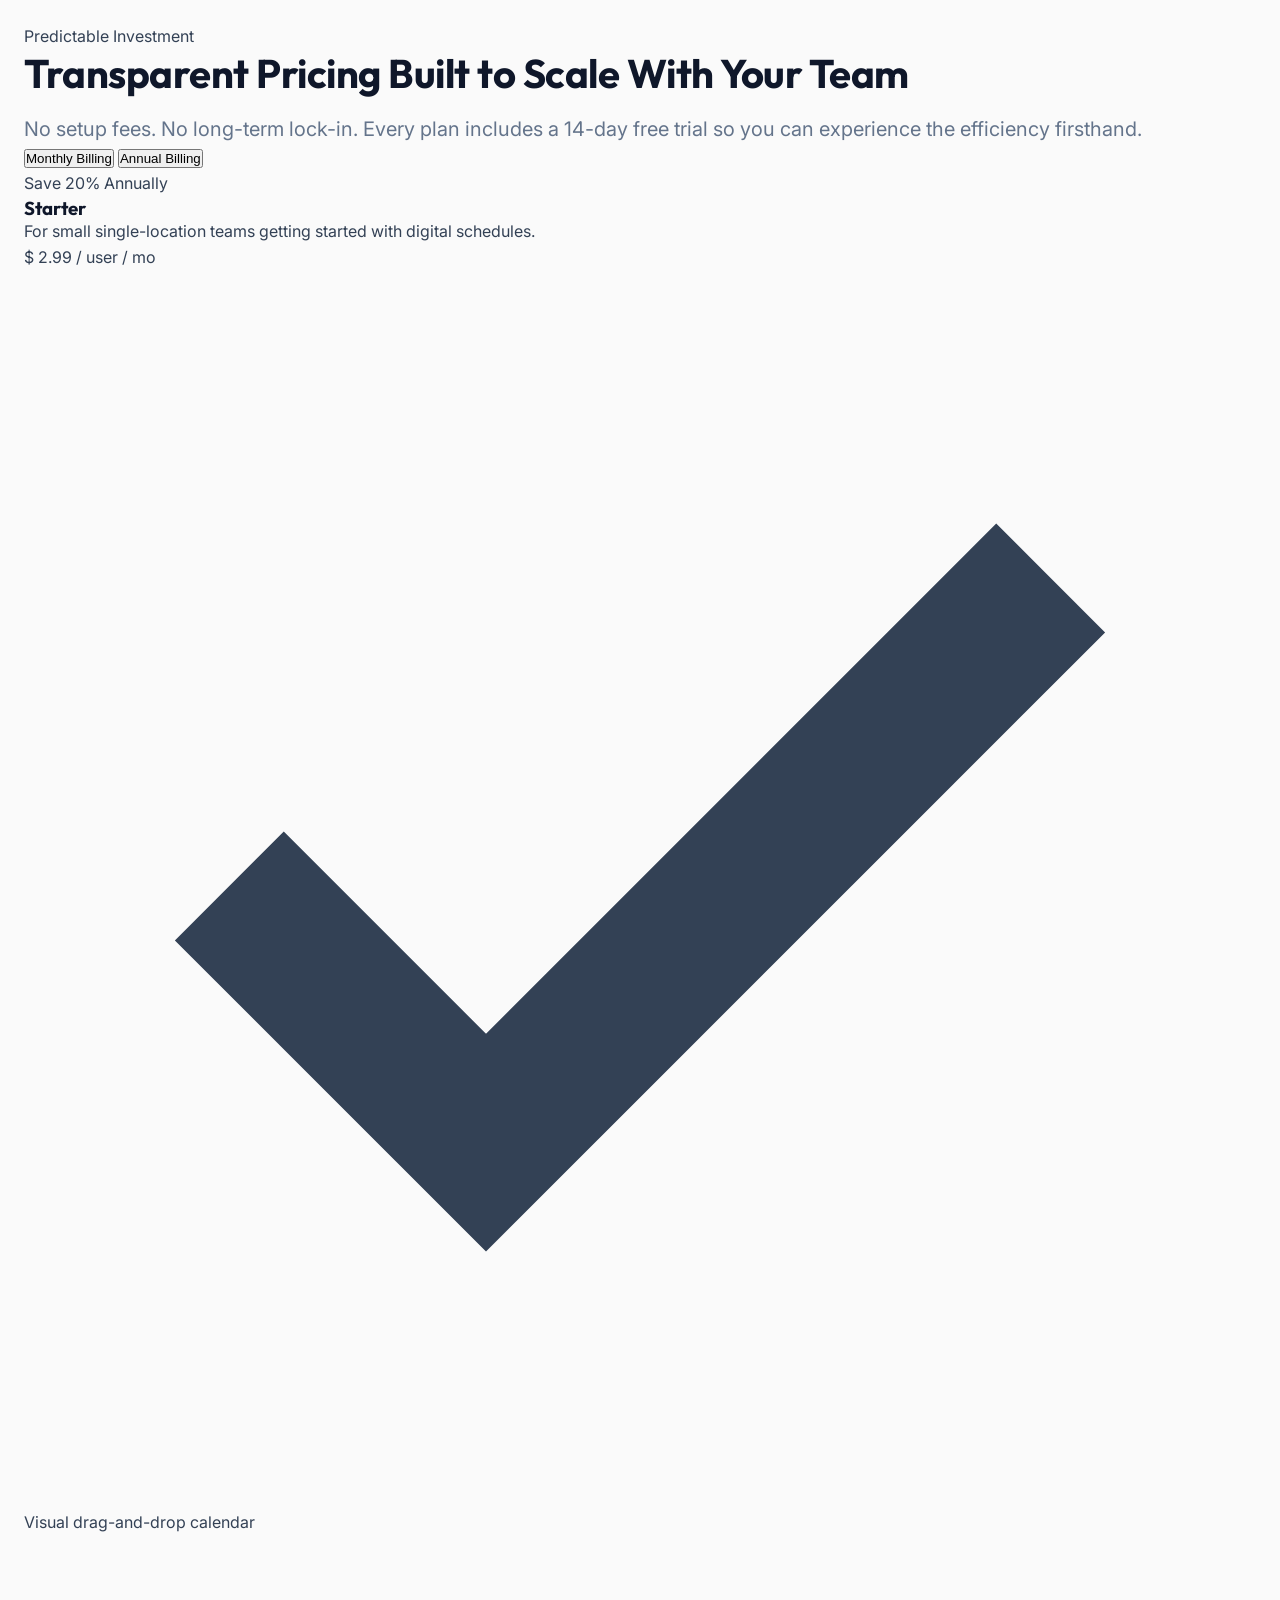
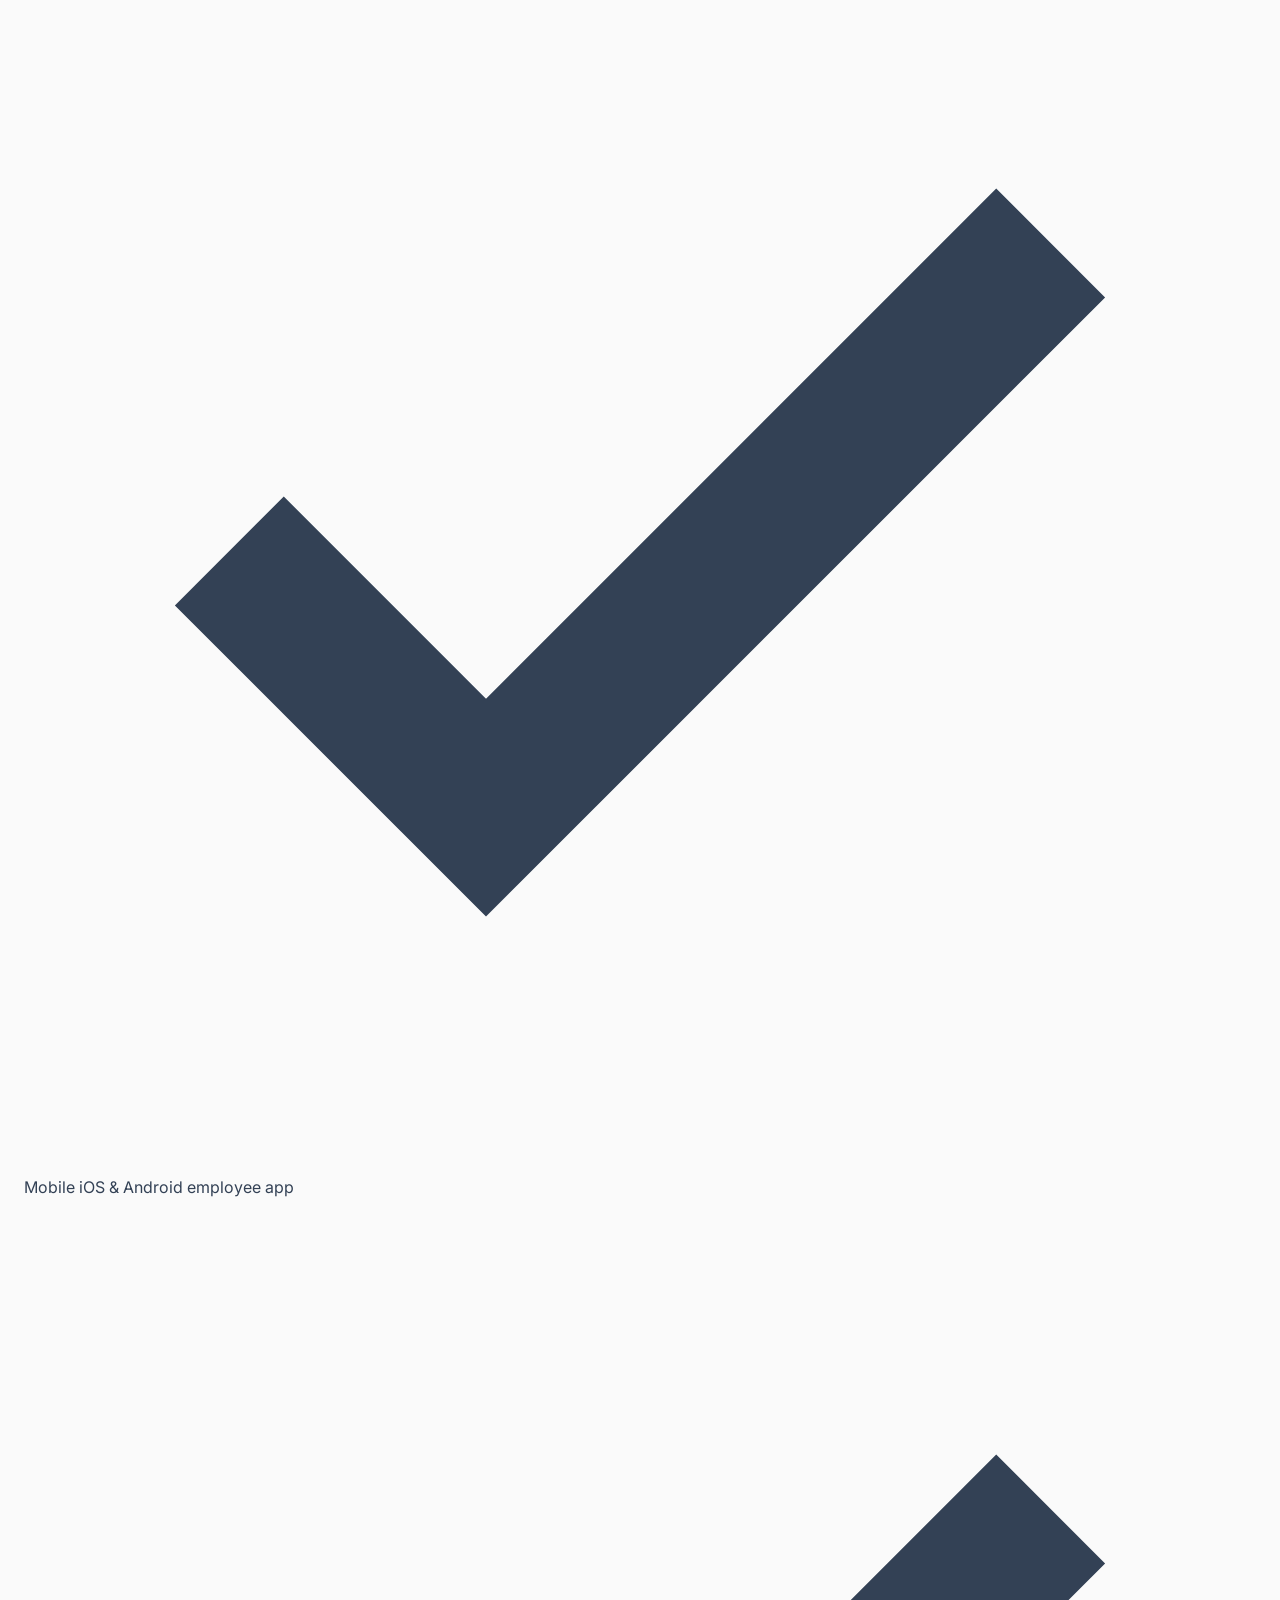
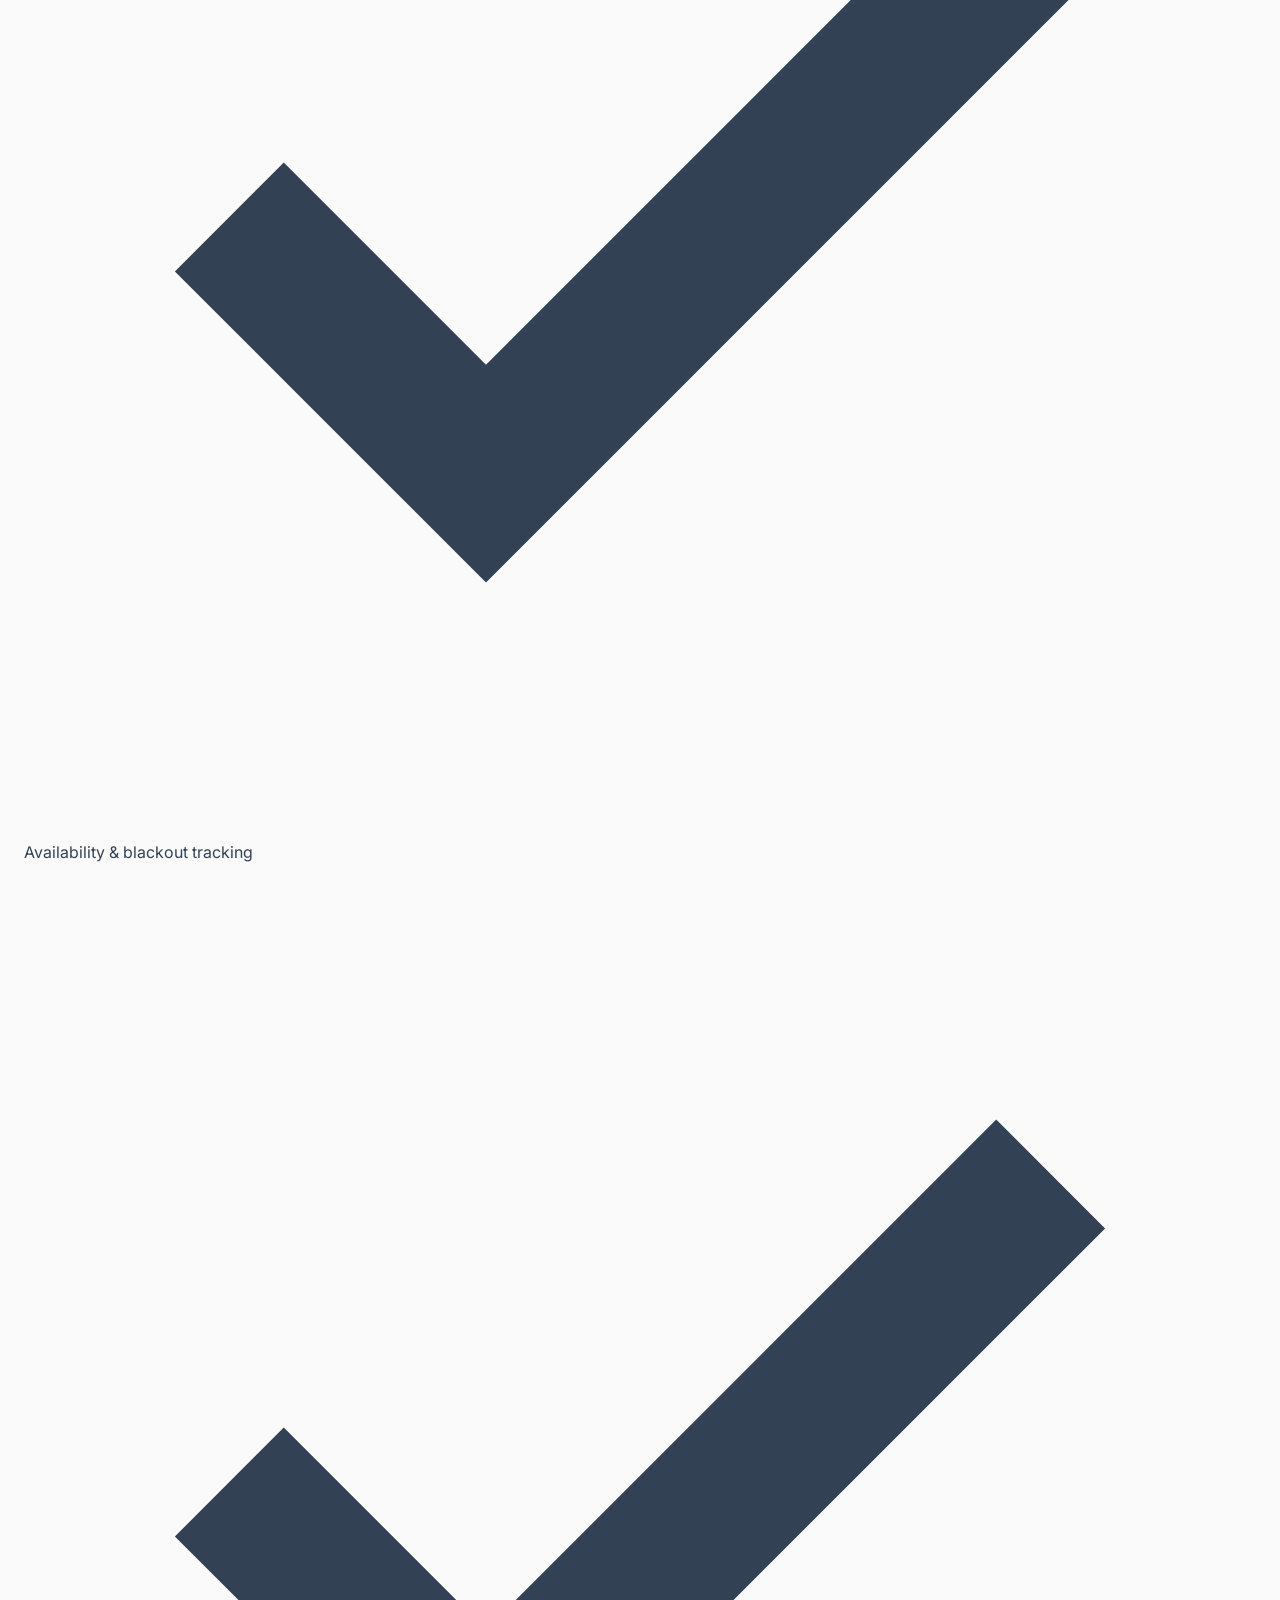
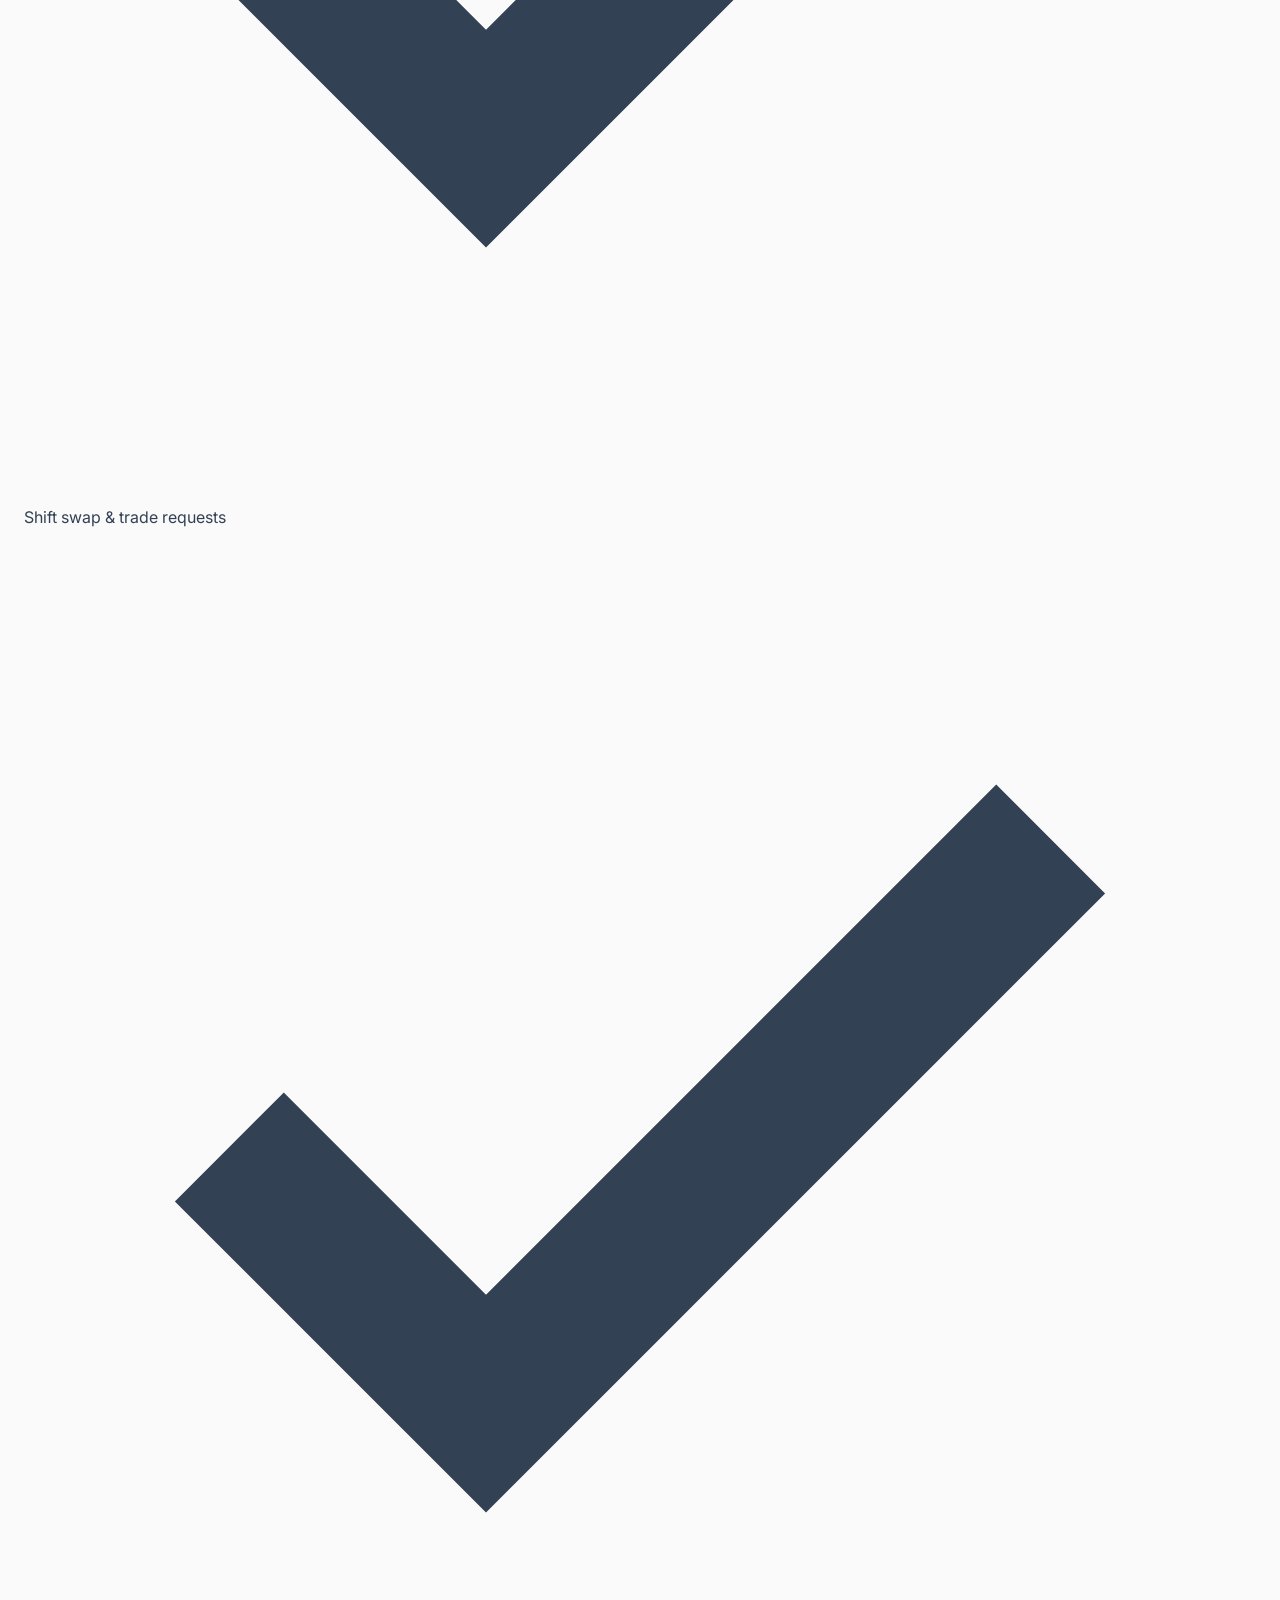
==== commit 7e4fcf21: "corrections" ====
--- a/index.html
+++ b/index.html
@@ -4,455 +4,26 @@
 <head>
   <meta charset="UTF-8">
   <meta name="viewport" content="width=device-width, initial-scale=1.0">
-  <title>ShiftFlow | Build Better Shifts. Run Better Days.</title>
+  <title>ShiftFlow | Modern Employee Scheduling & Shift Management Software (SaaS)</title>
   <meta name="description"
-    content="Automated employee scheduling software. Smart scheduling, labor cost forecasting, and seamless shift swaps.">
+    content="The all-in-one employee scheduling and shift management software. Create schedules in minutes, manage shifts, track availability, automate shift swaps, prevent conflicts, and reduce labor costs.">
   <link rel="preconnect" href="https://fonts.googleapis.com">
   <link rel="preconnect" href="https://fonts.gstatic.com" crossorigin>
   <link
-    href="https://fonts.googleapis.com/css2?family=Outfit:wght@300;400;500;600;700;800&family=Inter:wght@400;500;600&display=swap"
+    href="https://fonts.googleapis.com/css2?family=Outfit:wght@300;400;500;600;700;800&family=Inter:wght@400;500;600;700&display=swap"
     rel="stylesheet">
   <link rel="stylesheet" href="assets/css/style.css">
   <link rel="icon" type="image/svg+xml" href="assets/images/favicon.svg">
   <link rel="stylesheet" href="assets/css/theme-fixes.css">
-
-  <style>
-    /* =========================================================
-   HOME 1 RESPONSIVE / LAYOUT CORRECTIONS
-   ========================================================= */
-
-    /* Remove the extra gradient treatment from the hero visual */
-    .hero::before,
-    .hero::after,
-    .hero-container::before,
-    .hero-container::after {
-      background: none !important;
-      background-image: none !important;
-    }
-
-    /* Keep the trust block immediately below the hero actions */
-    .hero-trust {
-      margin-top: 1.5rem;
-    }
-
-    /* Everything Your Managers Need */
-    .feature-card img {
-      display: block;
-      width: 100%;
-      height: 230px;
-      object-fit: cover;
-      object-position: center;
-      margin: 0 0 1.5rem !important;
-      border-radius: var(--radius-md);
-    }
-
-    .feature-card .feature-title {
-      white-space: nowrap;
-    }
-
-    /* Center "One Platform. Every Shift." section heading/subtitle */
-    .industries .section-header {
-      text-align: center;
-      margin-left: auto;
-      margin-right: auto;
-    }
-
-    /* Final CTA must stay above footer */
-    .final-cta {
-      position: relative;
-      z-index: 2;
-      margin-bottom: 0;
-    }
-
-    .final-cta .cta-box {
-      position: relative;
-      z-index: 3;
-    }
-
-    /* Tablet */
-    @media (min-width: 768px) and (max-width: 1024px) {
-      .hero-container {
-        text-align: center;
-      }
-
-      .hero-content {
-        display: flex;
-        flex-direction: column;
-        align-items: center;
-      }
-
-      .hero-actions {
-        justify-content: center;
-      }
-
-      .hero-visual {
-        margin-left: auto;
-        margin-right: auto;
-      }
-
-      .hero-trust {
-        width: 100%;
-        text-align: center;
-      }
-
-      .trust-logos {
-        justify-content: center;
-      }
-
-      .feature-card img {
-        height: 250px;
-        object-fit: cover;
-      }
-
-      .feature-card .feature-title {
-        white-space: normal;
-      }
-
-      .platform-container {
-        align-items: center;
-      }
-
-      .industries .section-header {
-        text-align: center;
-      }
-    }
-
-    @media (max-width: 768px) {
-      .customer-profile {
-        display: table;
-        margin: 0 auto;
-      }
-
-      .customer-profile img {
-        margin: 0 auto;
-      }
-    }
-
-    /* Mobile */
-    @media (max-width: 767.98px) {
-      .hero-container {
-        text-align: center;
-      }
-
-
-
-      .hero-content {
-        display: flex;
-        flex-direction: column;
-        align-items: center;
-        width: 100%;
-      }
-
-      /* Right-side hero area centered */
-      .hero-visual {
-        width: 100%;
-        max-width: 620px;
-        margin-left: auto;
-        margin-right: auto;
-      }
-
-      .hero-actions,
-      .cta-actions {
-        width: 100%;
-        flex-direction: column;
-        align-items: center;
-        gap: 0.75rem;
-      }
-
-      .hero-actions .btn,
-      .cta-actions .btn {
-        width: 100%;
-        max-width: 320px;
-        min-width: 0;
-        box-sizing: border-box;
-      }
-
-      .hero-trust {
-        width: 100%;
-        text-align: center;
-      }
-
-      .trust-logos {
-        justify-content: center;
-      }
-
-      /* Feature images fill their card cleanly */
-      .feature-card img {
-        width: 100%;
-        height: 220px;
-        object-fit: cover;
-        margin-bottom: 1.5rem !important;
-      }
-
-      /* Prevent long heading from breaking the card layout */
-      .feature-card .feature-title {
-        white-space: normal;
-        line-height: 1.25;
-      }
-
-      /* Center platform/operations section */
-      .platform-container {
-        text-align: center;
-      }
-
-      .platform-content {
-        width: 100%;
-      }
-
-      /* Center section 4 heading and subtitle */
-      .industries .section-header {
-        text-align: center;
-      }
-
-      /* Give the final CTA enough separation from footer */
-      .final-cta {
-        padding-bottom: 3rem;
-        margin-bottom: 0;
-      }
-
-      .footer {
-        position: relative;
-        z-index: 1;
-      }
-    }
-  </style>
-
-
-  <style>
-    /* Operations Simplified: image height matches the full content column */
-    .platform-container {
-      align-items: stretch !important;
-    }
-
-    .platform-visual {
-      display: flex;
-      align-self: stretch;
-      height: auto;
-    }
-
-    .platform-visual img {
-      width: 100%;
-      height: 100%;
-      min-height: 100%;
-      object-fit: cover;
-      object-position: center;
-      display: block;
-    }
-
-    .platform-content {
-      display: flex;
-      flex-direction: column;
-      justify-content: center;
-    }
-
-    @media (max-width: 767.98px) {
-      .platform-container {
-        align-items: center !important;
-      }
-
-      .platform-visual {
-        width: 100%;
-        height: 260px;
-      }
-
-      .platform-visual img {
-        height: 260px;
-        min-height: 260px;
-      }
-    }
-  </style>
-
-
-  <style>
-    /* =========================================================
-   HOME 1 - FINAL CARD / CTA CORRECTIONS
-   ========================================================= */
-
-    /* Everything Your Managers Need: every card/image area equal */
-    .features-grid {
-      align-items: stretch !important;
-    }
-
-    .feature-card {
-      height: 100%;
-      display: flex;
-      flex-direction: column;
-      box-sizing: border-box;
-    }
-
-    .feature-card img {
-      width: 100%;
-      height: 230px !important;
-      min-height: 230px;
-      object-fit: cover;
-      object-position: center;
-      flex: 0 0 230px;
-    }
-
-    .feature-card .feature-title {
-      min-height: 2.5em;
-    }
-
-    .feature-card .feature-desc {
-      flex: 1;
-    }
-
-    /* Make the final CTA compact and keep it completely above the footer */
-    .final-cta {
-      padding-top: 3rem !important;
-      padding-bottom: 3rem !important;
-      margin: 0 !important;
-      overflow: visible;
-    }
-
-    .final-cta .cta-box {
-      max-width: 900px;
-      margin: 0 auto;
-      padding: 2.25rem 2.5rem !important;
-      box-sizing: border-box;
-      position: relative;
-    }
-
-    .final-cta+.footer,
-    .final-cta~.footer {
-      margin-top: 0 !important;
-      position: relative;
-      z-index: 2;
-    }
-
-    @media (max-width: 1024px) {
-      .feature-card img {
-        height: 220px !important;
-        min-height: 220px;
-        flex-basis: 220px;
-      }
-
-      .final-cta .cta-box {
-        max-width: 820px;
-        padding: 2rem !important;
-      }
-    }
-
-    @media (max-width: 767.98px) {
-      .feature-card {
-        height: auto;
-      }
-
-      .feature-card img {
-        height: 220px !important;
-        min-height: 220px;
-        flex-basis: 220px;
-      }
-
-      .feature-card .feature-title {
-        min-height: 0;
-      }
-
-      .final-cta {
-        padding-top: 2rem !important;
-        padding-bottom: 2rem !important;
-      }
-
-      .final-cta .cta-box {
-        width: 100%;
-        max-width: 100%;
-        padding: 1.75rem 1.25rem !important;
-      }
-    }
-  </style>
-
-
-  <style>
-    /* =========================================================
-   HOME 1 - FEATURE CARDS: EXACTLY EQUAL WIDTH / IMAGE SIZE
-   ========================================================= */
-
-    .features-grid {
-      display: grid !important;
-      grid-template-columns: repeat(3, minmax(0, 1fr)) !important;
-      gap: 2rem !important;
-      align-items: stretch !important;
-    }
-
-    .features-grid .feature-card {
-      width: 100% !important;
-      min-width: 0 !important;
-      max-width: none !important;
-      height: 100% !important;
-      box-sizing: border-box !important;
-      display: flex !important;
-      flex-direction: column !important;
-    }
-
-    .features-grid .feature-card img {
-      display: block !important;
-      width: 100% !important;
-      max-width: none !important;
-      height: 230px !important;
-      min-height: 230px !important;
-      flex: 0 0 230px !important;
-      object-fit: cover !important;
-      object-position: center !important;
-      margin: 0 0 1.5rem !important;
-      box-sizing: border-box !important;
-    }
-
-    .features-grid .feature-card .feature-title {
-      min-height: 2.5em;
-    }
-
-    .features-grid .feature-card .feature-desc {
-      flex: 1;
-    }
-
-    /* Tablet: 2 equal columns; third card remains same width and centered */
-    @media (min-width: 768px) and (max-width: 1024px) {
-      .features-grid {
-        grid-template-columns: repeat(2, minmax(0, 1fr)) !important;
-        gap: 1.5rem !important;
-      }
-
-      .features-grid .feature-card img {
-        height: 220px !important;
-        min-height: 220px !important;
-        flex-basis: 220px !important;
-      }
-
-      .features-grid .feature-card:nth-child(3) {
-        grid-column: 1 / -1 !important;
-        width: calc((100% - 1.5rem) / 2) !important;
-        justify-self: center !important;
-      }
-    }
-
-    /* Mobile: one full-width card per row */
-    @media (max-width: 767.98px) {
-      .features-grid {
-        grid-template-columns: minmax(0, 1fr) !important;
-        gap: 1.25rem !important;
-      }
-
-      .features-grid .feature-card {
-        width: 100% !important;
-      }
-
-      .features-grid .feature-card img {
-        width: 100% !important;
-        height: 220px !important;
-        min-height: 220px !important;
-        flex-basis: 220px !important;
-      }
-    }
-  </style>
-
+  <link rel="stylesheet" href="assets/css/redesign-home.css">
 </head>
 
 <body>
 
-  <!-- Navigation -->
-  <nav class="navbar">
+  <!-- Navigation Bar -->
+  <nav class="navbar" id="mainNavbar">
     <div class="container nav-container">
-      <a href="index.html" class="brand">
+      <a href="index.html" class="brand" aria-label="ShiftFlow Home">
         <svg class="brand-icon" viewBox="0 0 24 24" fill="none" stroke="currentColor" stroke-width="2.5"
           stroke-linecap="round" stroke-linejoin="round">
           <path d="M12 2L2 7l10 5 10-5-10-5zM2 17l10 5 10-5M2 12l10 5 10-5" />
@@ -468,7 +39,7 @@
         </svg>
       </button>
       <ul class="nav-links">
-        <li><a href="index.html" class="nav-link active">Home 1</a></li>
+        <li><a href="index.html" class="nav-link active">Home</a></li>
         <li><a href="home-2.html" class="nav-link">Home 2</a></li>
         <li><a href="about.html" class="nav-link">About</a></li>
         <li><a href="features.html" class="nav-link">Features</a></li>
@@ -478,21 +49,17 @@
       </ul>
       <div class="nav-actions">
         <button class="btn-icon rtl-toggle" aria-label="Toggle RTL" title="Toggle RTL">
-          <svg viewBox="0 0 24 24" fill="none" stroke="currentColor" stroke-width="2" stroke-linecap="round"
-            stroke-linejoin="round">
+          <svg viewBox="0 0 24 24" fill="none" stroke="currentColor" stroke-width="2" stroke-linecap="round" stroke-linejoin="round">
             <path d="M17 11H3M17 11L13 7M17 11L13 15M7 17H21M7 17L11 13M7 17L11 21" />
           </svg>
         </button>
         <button class="btn-icon theme-toggle" aria-label="Toggle Theme" title="Toggle Theme">
-          <svg class="moon-icon" viewBox="0 0 24 24" fill="none" stroke="currentColor" stroke-width="2"
-            stroke-linecap="round" stroke-linejoin="round">
+          <svg class="moon-icon" viewBox="0 0 24 24" fill="none" stroke="currentColor" stroke-width="2" stroke-linecap="round" stroke-linejoin="round">
             <path d="M21 12.79A9 9 0 1 1 11.21 3 7 7 0 0 0 21 12.79z" />
           </svg>
-          <svg class="sun-icon" viewBox="0 0 24 24" fill="none" stroke="currentColor" stroke-width="2"
-            stroke-linecap="round" stroke-linejoin="round" style="display:none;">
+          <svg class="sun-icon" viewBox="0 0 24 24" fill="none" stroke="currentColor" stroke-width="2" stroke-linecap="round" stroke-linejoin="round" style="display:none;">
             <circle cx="12" cy="12" r="5" />
-            <path
-              d="M12 1v2M12 21v2M4.22 4.22l1.42 1.42M18.36 18.36l1.42 1.42M1 12h2M21 12h2M4.22 19.78l1.42-1.42M18.36 5.64l1.42-1.42" />
+            <path d="M12 1v2M12 21v2M4.22 4.22l1.42 1.42M18.36 18.36l1.42 1.42M1 12h2M21 12h2M4.22 19.78l1.42-1.42M18.36 5.64l1.42-1.42" />
           </svg>
         </button>
         <a href="login.html" class="btn btn-primary">Login</a>
@@ -500,214 +67,972 @@
     </div>
   </nav>
 
-  <!-- 1. Hero Section -->
-  <section class="hero" id="hero">
-    <div class="container hero-container">
-      <div class="hero-content">
-        <h1 class="hero-title">Build Better Shifts. <span>Run Better Days.</span></h1>
-        <p class="hero-subtitle">The modern employee scheduling platform that eliminates confusion, minimizes labor
-          costs, and keeps your team happy.</p>
-        <div class="hero-actions">
-          <a href="#" class="btn btn-primary btn-large">Start Free</a>
-          <a href="#features" class="btn btn-secondary btn-large">Explore Features</a>
-        </div>
-        <div class="hero-trust">
-
-          <p class="trust-after-boxes">Trusted by 10,000+ growing businesses</p>
-        </div>
-      </div>
-      <div class="hero-visual">
-        <div class="dashboard-mockup">
-          <div class="mockup-header">
-            <span class="dot red"></span>
-            <span class="dot yellow"></span>
-            <span class="dot green"></span>
-          </div>
-          <div class="mockup-body">
-            <div class="calendar-grid">
-              <div class="cal-item header">Mon</div>
-              <div class="cal-item header">Tue</div>
-              <div class="cal-item header">Wed</div>
-              <div class="cal-item header">Thu</div>
-              <div class="cal-item header">Fri</div>
-
-              <div class="cal-item shift blue">9AM - 5PM<br>Alex</div>
-              <div class="cal-item shift green">10AM - 6PM<br>Sarah</div>
-              <div class="cal-item shift purple">12PM - 8PM<br>Mike</div>
-              <div class="cal-item shift blue">9AM - 5PM<br>Alex</div>
-              <div class="cal-item shift orange">Off</div>
+  <!-- ========================================================================
+       1. HERO SECTION
+       ======================================================================== -->
+  <header class="hero-redesign" id="hero">
+    <div class="container hero-redesign-inner">
+      <span class="badge badge-primary">
+        <span>✨</span> Next-Gen AI Employee Scheduling & Shift Management
+      </span>
+      <h1 class="hero-main-title">
+        Build Flawless Schedules in Minutes. <span class="gradient-text">Run Smarter Shifts Every Day.</span>
+      </h1>
+      <p class="hero-desc">
+        ShiftFlow is the all-in-one workforce SaaS that eliminates scheduling headaches, automates shift trades, tracks
+        real-time staff availability, prevents costly overtime conflicts, and boosts team productivity.
+      </p>
+      <div class="hero-btns">
+        <a href="signup.html" class="btn btn-primary">Start 14-Day Free Trial</a>
+        <a href="dashboard.html" class="btn btn-secondary">Explore Live Dashboard</a>
+        <a href="contact.html" class="btn btn-outline"
+          style="border: 1px solid var(--color-border); padding: 0.85rem 1.5rem;">Book a Demo</a>
+      </div>
+      <div class="hero-guarantee">
+        <span><svg width="16" height="16" viewBox="0 0 24 24" fill="none" stroke="#10B981" stroke-width="2.5">
+            <polyline points="20 6 9 17 4 12" />
+          </svg> No credit card required</span>
+        <span><svg width="16" height="16" viewBox="0 0 24 24" fill="none" stroke="#10B981" stroke-width="2.5">
+            <polyline points="20 6 9 17 4 12" />
+          </svg> Setup in 5 minutes</span>
+        <span><svg width="16" height="16" viewBox="0 0 24 24" fill="none" stroke="#10B981" stroke-width="2.5">
+            <polyline points="20 6 9 17 4 12" />
+          </svg> 4.9/5 G2 &amp; Capterra Rating</span>
+      </div>
+
+      <!-- Hero Software Dashboard Mockup -->
+      <div class="hero-mockup-wrapper">
+        <!-- Floating Highlight Badge 1 -->
+        <div class="hero-floating-badge badge-top-left">
+          <div class="floating-icon" style="background: rgba(16, 185, 129, 0.15); color: #10B981;">⚡</div>
+          <div class="floating-text">
+            <strong>90% Faster Scheduling</strong>
+            <span>42 shifts auto-filled in 8 seconds</span>
+          </div>
+        </div>
+
+        <!-- Floating Highlight Badge 2 -->
+        <div class="hero-floating-badge badge-bottom-right">
+          <div class="floating-icon" style="background: rgba(239, 68, 68, 0.15); color: #EF4444;">🛡️</div>
+          <div class="floating-text">
+            <strong>Conflict Shield Active</strong>
+            <span>Zero double-bookings &amp; overtime blocked</span>
+          </div>
+        </div>
+
+        <!-- Floating Highlight Badge 3 -->
+        <div class="hero-floating-badge badge-bottom-left">
+          <div class="floating-icon" style="background: rgba(56, 189, 248, 0.15); color: #0284c7;">💰</div>
+          <div class="floating-text">
+            <strong>Labor Budget On-Track</strong>
+            <span>Variance -$1,200 under weekly forecast</span>
+          </div>
+        </div>
+
+        <div class="hero-mockup-card">
+          <div class="hero-mockup-topbar">
+            <span class="mockup-dot red"></span>
+            <span class="mockup-dot yellow"></span>
+            <span class="mockup-dot green"></span>
+            <div class="mockup-url-bar">
+              <svg width="12" height="12" viewBox="0 0 24 24" fill="none" stroke="currentColor" stroke-width="2">
+                <rect x="3" y="11" width="18" height="11" rx="2" ry="2" />
+                <path d="M7 11V7a5 5 0 0 1 10 0v4" />
+              </svg>
+              <span>app.shiftflow.io/schedules/weekly-calendar</span>
             </div>
           </div>
-        </div>
-
-
+          <img src="assets/images/hero_dashboard.jpg" alt="ShiftFlow Scheduling Dashboard Software Preview"
+            class="hero-mockup-image" loading="lazy">
+        </div>
+      </div>
+
+      <!-- Social Proof Logos -->
+      <div class="hero-social-proof">
+        <p class="social-proof-text">Trusted by 12,000+ growing teams across diverse hourly industries</p>
+        <div class="proof-logos-grid">
+          <span class="proof-logo"><svg width="20" height="20" viewBox="0 0 24 24" fill="none" stroke="currentColor"
+              stroke-width="2">
+              <path d="M18 8h1a4 4 0 0 1 0 8h-1M2 8h16v9a4 4 0 0 1-4 4H6a4 4 0 0 1-4-4V8zM6 1v3M10 1v3M14 1v3" />
+            </svg> Horizon Cafe Co.</span>
+          <span class="proof-logo"><svg width="20" height="20" viewBox="0 0 24 24" fill="none" stroke="currentColor"
+              stroke-width="2">
+              <path d="M6 2L3 6v14a2 2 0 0 0 2 2h14a2 2 0 0 0 2-2V6l-3-4zM3 6h18M16 10a4 4 0 0 1-8 0" />
+            </svg> Prime Retail Group</span>
+          <span class="proof-logo"><svg width="20" height="20" viewBox="0 0 24 24" fill="none" stroke="currentColor"
+              stroke-width="2">
+              <path d="M22 12h-4l-3 9L9 3l-3 9H2" />
+            </svg> Metro Health Clinic</span>
+          <span class="proof-logo"><svg width="20" height="20" viewBox="0 0 24 24" fill="none" stroke="currentColor"
+              stroke-width="2">
+              <rect x="1" y="3" width="15" height="13" />
+              <polygon points="16 8 20 8 23 11 23 16 16 16 16 8" />
+              <circle cx="5.5" cy="18.5" r="2.5" />
+              <circle cx="18.5" cy="18.5" r="2.5" />
+            </svg> Swift Logistics</span>
+          <span class="proof-logo"><svg width="20" height="20" viewBox="0 0 24 24" fill="none" stroke="currentColor"
+              stroke-width="2">
+              <path d="M3 9l9-7 9 7v11a2 2 0 0 1-2 2H5a2 2 0 0 1-2-2z" />
+              <polyline points="9 22 9 12 15 12 15 22" />
+            </svg> Grand Vista Hotels</span>
+        </div>
+      </div>
+    </div>
+  </header>
+
+  <!-- ========================================================================
+       2. PLATFORM OVERVIEW SECTION
+       ======================================================================== -->
+  <section class="section-py" id="overview">
+    <div class="container">
+      <div class="section-head">
+        <span class="badge badge-accent">Unified Command Center</span>
+        <h2 class="section-title">One Unified Platform. Every Shift in Sync.</h2>
+        <p class="section-subtitle">
+          Say goodbye to chaotic Excel sheets, fragmented WhatsApp group chats, and surprise overtime bills. ShiftFlow
+          centralizes scheduling, attendance, shift swaps, and payroll prep into one intelligent workspace.
+        </p>
+      </div>
+
+      <div class="overview-grid">
+        <!-- Pillar 1 -->
+        <div class="overview-card">
+          <div class="overview-icon-box">📅</div>
+          <h3 class="overview-title">Smart Schedule Builder</h3>
+          <p class="overview-desc">
+            Visual drag-and-drop calendar with day, week, and role views. Use saved templates or generate optimal shifts
+            in one click with AI algorithms.
+          </p>
+          <div class="overview-stat">
+            <svg width="14" height="14" viewBox="0 0 24 24" fill="none" stroke="currentColor" stroke-width="2.5">
+              <polyline points="20 6 9 17 4 12" />
+            </svg>
+            Save up to 8 hrs/week
+          </div>
+        </div>
+
+        <!-- Pillar 2 -->
+        <div class="overview-card">
+          <div class="overview-icon-box">🔄</div>
+          <h3 class="overview-title">Shift Management Hub</h3>
+          <p class="overview-desc">
+            Broadcast unassigned shifts, manage call-outs with instant backfills, and automate manager approvals for
+            peer shift swaps with rule guards.
+          </p>
+          <div class="overview-stat">
+            <svg width="14" height="14" viewBox="0 0 24 24" fill="none" stroke="currentColor" stroke-width="2.5">
+              <polyline points="20 6 9 17 4 12" />
+            </svg>
+            99.4% shift fulfillment rate
+          </div>
+        </div>
+
+        <!-- Pillar 3 -->
+        <div class="overview-card">
+          <div class="overview-icon-box">📱</div>
+          <h3 class="overview-title">Employee Availability Hub</h3>
+          <p class="overview-desc">
+            Give workers the mobile autonomy to set recurring availability windows, request blackout dates, and claim
+            open shifts directly from their phones.
+          </p>
+          <div class="overview-stat">
+            <svg width="14" height="14" viewBox="0 0 24 24" fill="none" stroke="currentColor" stroke-width="2.5">
+              <polyline points="20 6 9 17 4 12" />
+            </svg>
+            24% reduced employee turnover
+          </div>
+        </div>
+
+        <!-- Pillar 4 -->
+        <div class="overview-card">
+          <div class="overview-icon-box">⚖️</div>
+          <h3 class="overview-title">Compliance &amp; Cost Guard</h3>
+          <p class="overview-desc">
+            Real-time labor cost tracking against sales forecasts. Automated flags for overtime, Fair Workweek rules,
+            and mandatory rest periods.
+          </p>
+          <div class="overview-stat">
+            <svg width="14" height="14" viewBox="0 0 24 24" fill="none" stroke="currentColor" stroke-width="2.5">
+              <polyline points="20 6 9 17 4 12" />
+            </svg>
+            15% average overtime savings
+          </div>
+        </div>
       </div>
     </div>
   </section>
 
-  <!-- 2. Scheduling Automation Features -->
-  <section class="features" id="features">
+  <!-- ========================================================================
+       3. KEY FEATURES SECTION
+       ======================================================================== -->
+  <section class="section-py" id="features" style="background: var(--color-bg);">
     <div class="container">
-      <div class="section-header center">
-        <h2 class="section-title">Everything Your Managers Need to Stay Ahead</h2>
-        <p class="section-subtitle">Powerful automation tools that turn hours of scheduling into minutes.</p>
-      </div>
-      <div class="features-grid">
-        <div class="feature-card">
-          <img src="assets/images/img1.jpg" alt="Smart Scheduling"
-            style="margin-top: 1rem; border-radius: var(--radius-md);">
-          <h3 class="feature-title">Smart Scheduling</h3>
-          <p class="feature-desc">Auto-generate schedules based on employee availability, labor laws, and historical
-            sales data.</p>
-
-        </div>
-        <div class="feature-card">
-          <img src="assets/images/img2.jpg" alt="Team Collaboration"
-            style="margin-top: 1rem; border-radius: var(--radius-md);">
-          <h3 class="feature-title">Team Availability</h3>
-          <p class="feature-desc">Empower your team to manage their availability and trade shifts seamlessly from their
-            phones.</p>
-
-        </div>
-        <div class="feature-card">
-          <img src="assets/images/img3.jpg" alt="Labor Cost Data"
-            style="margin-top: 1rem; border-radius: var(--radius-md);">
-          <h3 class="feature-title">Labor Cost Forecasting</h3>
-          <p class="feature-desc">Track real-time labor costs against projected sales to ensure you are always
-            profitable.</p>
-
+      <div class="section-head">
+        <span class="badge badge-primary">Comprehensive Feature Suite</span>
+        <h2 class="section-title">Engineered for Fast-Paced Hourly Teams</h2>
+        <p class="section-subtitle">
+          From independent cafes to 500-employee multi-location enterprises, ShiftFlow delivers powerful tools tailored
+          to operations leaders and their frontline teams.
+        </p>
+      </div>
+
+      <div class="features-container-grid">
+        <!-- Feature 1 -->
+        <div class="key-feature-card">
+          <div class="feature-top-icon" style="background: rgba(79, 70, 229, 0.1); color: var(--color-primary);">📊
+          </div>
+          <h3>Multi-View Scheduling Calendar</h3>
+          <p>
+            Switch between Day, Week, Month, Employee, and Station views. Filter by certifications, wage brackets, and
+            full-time/part-time status with ease.
+          </p>
+          <div class="feature-pill-list">
+            <span>Drag &amp; Drop</span>
+            <span>Color Tags</span>
+            <span>Role Filters</span>
+          </div>
+        </div>
+
+        <!-- Feature 2 -->
+        <div class="key-feature-card">
+          <div class="feature-top-icon" style="background: rgba(239, 68, 68, 0.1); color: var(--color-error);">🛡️</div>
+          <h3>Conflict &amp; Overtime Shield</h3>
+          <p>
+            Never accidentally schedule someone into overtime or double-book an employee. ShiftFlow automatically warns
+            managers before mistakes happen.
+          </p>
+          <div class="feature-pill-list">
+            <span>Overtime Caps</span>
+            <span>Clopening Alerts</span>
+            <span>Rest Gaps</span>
+          </div>
+        </div>
+
+        <!-- Feature 3 -->
+        <div class="key-feature-card">
+          <div class="feature-top-icon" style="background: rgba(16, 185, 129, 0.1); color: #10B981;">📲</div>
+          <h3>Mobile Self-Service Apps</h3>
+          <p>
+            Staff can check their roster, request shift drops, submit PTO requests, and receive schedule publish
+            notifications on iOS and Android devices.
+          </p>
+          <div class="feature-pill-list">
+            <span>Push Notifications</span>
+            <span>One-Tap Swaps</span>
+            <span>PTO Tracking</span>
+          </div>
+        </div>
+
+        <!-- Feature 4 -->
+        <div class="key-feature-card">
+          <div class="feature-top-icon" style="background: rgba(245, 158, 11, 0.1); color: var(--color-warning);">💵
+          </div>
+          <h3>Labor Cost &amp; Sales Forecasting</h3>
+          <p>
+            Monitor live labor spend against target revenue budgets. Accurately predict staffing requirements based on
+            historical POS sales data.
+          </p>
+          <div class="feature-pill-list">
+            <span>Budget Meters</span>
+            <span>POS Sync</span>
+            <span>Variance Reports</span>
+          </div>
+        </div>
+
+        <!-- Feature 5 -->
+        <div class="key-feature-card">
+          <div class="feature-top-icon" style="background: rgba(56, 189, 248, 0.1); color: #0284c7;">🔔</div>
+          <h3>Instant Multi-Channel Alerts</h3>
+          <p>
+            Notify your team instantly via SMS, Push, or Email whenever a schedule is published, a shift changes, or an
+            urgent shift needs cover.
+          </p>
+          <div class="feature-pill-list">
+            <span>SMS Broadcasts</span>
+            <span>Mobile Push</span>
+            <span>Read Receipts</span>
+          </div>
+        </div>
+
+        <!-- Feature 6 -->
+        <div class="key-feature-card">
+          <div class="feature-top-icon" style="background: rgba(168, 85, 247, 0.1); color: #a855f7;">🏢</div>
+          <h3>Multi-Location Management</h3>
+          <p>
+            Oversee multiple stores, franchises, or regional branches in one unified portal. Share staff across nearby
+            locations without scheduling conflicts.
+          </p>
+          <div class="feature-pill-list">
+            <span>Franchise Controls</span>
+            <span>Cross-Branch Staff</span>
+            <span>Role Permissions</span>
+          </div>
         </div>
       </div>
     </div>
   </section>
 
-  <!-- 3. Operations / Platform Showcase -->
-  <section class="platform" id="platform">
-    <div class="container platform-container">
-      <div class="platform-visual">
-        <div class="glow-backdrop"></div>
-        <img src="assets/images/operations.jpg" alt="Dashboard visualization" class="platform-img">
-      </div>
-      <div class="platform-content">
-        <h2 class="section-title">Operations Simplified</h2>
-        <ul class="platform-list">
-          <li>
-            <div class="list-icon">⚡</div>
-            <div class="list-text">
-              <h4>Automated Scheduling</h4>
-              <p>Build error-free schedules in one click using AI.</p>
+  <!-- ========================================================================
+       4. HOW IT WORKS SECTION
+       ======================================================================== -->
+  <section class="section-py" id="how-it-works">
+    <div class="container">
+      <div class="section-head">
+        <span class="badge badge-success">Simple 4-Step Process</span>
+        <h2 class="section-title">How ShiftFlow Works: Blank Grid to Published in Minutes</h2>
+        <p class="section-subtitle">
+          Turn hours of frustrating weekly spreadsheet wrangling into a seamless 4-step workflow that keeps your entire
+          workforce informed.
+        </p>
+      </div>
+
+      <div class="workflow-steps-grid">
+        <!-- Step 1 -->
+        <div class="workflow-card">
+          <div class="workflow-img-box">
+            <span class="workflow-step-num">1</span>
+            <img src="assets/images/build.jpg" alt="Step 1: Set Demand and Shift Rules">
+          </div>
+          <div class="workflow-info">
+            <h3>1. Set Demand &amp; Rules</h3>
+            <p>Define required station coverage, role qualifications, shift start/end times, and weekly labor cost
+              targets.</p>
+            <span class="workflow-meta">Step Time: 2 mins</span>
+          </div>
+        </div>
+
+        <!-- Step 2 -->
+        <div class="workflow-card">
+          <div class="workflow-img-box">
+            <span class="workflow-step-num">2</span>
+            <img src="assets/images/feature1.jpg" alt="Step 2: Auto-Generate with AI">
+          </div>
+          <div class="workflow-info">
+            <h3>2. Auto-Generate with AI</h3>
+            <p>One click analyzes staff availability, hourly rates, contracted hours, and compliance rules to produce an
+              optimal schedule.</p>
+            <span class="workflow-meta">Step Time: 10 secs</span>
+          </div>
+        </div>
+
+        <!-- Step 3 -->
+        <div class="workflow-card">
+          <div class="workflow-img-box">
+            <span class="workflow-step-num">3</span>
+            <img src="assets/images/publish.jpg" alt="Step 3: Publish and Broadcast">
+          </div>
+          <div class="workflow-info">
+            <h3>3. Publish &amp; Broadcast</h3>
+            <p>Release the completed schedule to your team. Staff receive push notifications and SMS updates on their
+              mobile app instantly.</p>
+            <span class="workflow-meta">Step Time: 1 click</span>
+          </div>
+        </div>
+
+        <!-- Step 4 -->
+        <div class="workflow-card">
+          <div class="workflow-img-box">
+            <span class="workflow-step-num">4</span>
+            <img src="assets/images/optimize.jpg" alt="Step 4: Empower Shift Swaps and Track Attendance">
+          </div>
+          <div class="workflow-info">
+            <h3>4. Swaps &amp; Live Attendance</h3>
+            <p>Employees handle shift swaps with automatic manager sign-off. Live timeclock syncs hours directly into
+              payroll exports.</p>
+            <span class="workflow-meta">Continuous Sync</span>
+          </div>
+        </div>
+      </div>
+    </div>
+  </section>
+
+  <!-- ========================================================================
+       5. AUTOMATED SCHEDULING DEEP DIVE SECTION
+       ======================================================================== -->
+  <section class="section-py" id="automated-scheduling" style="background: var(--color-bg);">
+    <div class="container">
+      <div class="split-deepdive">
+        <div class="deepdive-content">
+          <span class="badge badge-primary">Automated Scheduling Engine</span>
+          <h2 class="deepdive-title">Eliminate Human Error &amp; Save 85% of Scheduling Time</h2>
+          <p class="deepdive-text">
+            Traditional scheduling requires juggling availability sheets, vacation calendars, wage limits, and changing
+            customer demand. ShiftFlow's AI Auto-Fill evaluates thousands of shift combinations in seconds to generate
+            the optimal staffing roster.
+          </p>
+          <ul class="deepdive-checklist">
+            <li>
+              <span class="check-icon">✓</span>
+              <div>
+                <strong>Intelligent Shift Matching:</strong> Automatically prioritizes employee availability
+                preferences, skills, and contract minimums.
+              </div>
+            </li>
+            <li>
+              <span class="check-icon">✓</span>
+              <div>
+                <strong>Fair Workweek &amp; Clopening Protection:</strong> Built-in guards enforce mandatory rest
+                periods (e.g. 11+ hours between shifts) and predictable scheduling rules.
+              </div>
+            </li>
+            <li>
+              <span class="check-icon">✓</span>
+              <div>
+                <strong>Predictive Demand Alignment:</strong> Connect your POS data to auto-adjust staff levels during
+                peak lunchtime rushes and slow mid-week mornings.
+              </div>
+            </li>
+          </ul>
+          <div>
+            <a href="signup.html" class="btn btn-primary">Try Auto-Scheduling Free</a>
+          </div>
+        </div>
+        <div class="deepdive-visual">
+          <div class="deepdive-media-card">
+            <img src="assets/images/ai_scheduling_preview.jpg"
+              alt="ShiftFlow AI Auto-Fill and Conflict Resolution Interface" loading="lazy">
+          </div>
+        </div>
+      </div>
+    </div>
+  </section>
+
+  <!-- ========================================================================
+       6. SHIFT MANAGEMENT DEEP DIVE SECTION
+       ======================================================================== -->
+  <section class="section-py" id="shift-management">
+    <div class="container">
+      <div class="split-deepdive reverse">
+        <div class="deepdive-content">
+          <span class="badge badge-accent">Real-Time Operations</span>
+          <h2 class="deepdive-title">Agile Shift Management for Real-World Workplace Chaos</h2>
+          <p class="deepdive-text">
+            No-shows and last-minute illnesses happen. ShiftFlow gives managers the tools to solve staffing shortages in
+            seconds without panicked group calls or disorganized texting.
+          </p>
+          <ul class="deepdive-checklist">
+            <li>
+              <span class="check-icon">✓</span>
+              <div>
+                <strong>Open Shift Broadcasting:</strong> Blast unassigned shifts to qualified off-duty staff. Employees
+                can claim shifts on a first-come or manager-approved basis.
+              </div>
+            </li>
+            <li>
+              <span class="check-icon">✓</span>
+              <div>
+                <strong>Emergency Call-Out Coverage:</strong> When an employee reports sick, ShiftFlow instantly ranks
+                eligible replacements based on proximity and overtime limits.
+              </div>
+            </li>
+            <li>
+              <span class="check-icon">✓</span>
+              <div>
+                <strong>Live Attendance Dashboard:</strong> View who is currently clocked in, taking a break, or running
+                late in real time from any tablet or phone.
+              </div>
+            </li>
+          </ul>
+          <div>
+            <a href="dashboard.html" class="btn btn-secondary">Preview Shift Operations</a>
+          </div>
+        </div>
+        <div class="deepdive-visual">
+          <div class="deepdive-media-card">
+            <img src="assets/images/operations.jpg" alt="Real-time shift management and operations dashboard"
+              loading="lazy">
+          </div>
+        </div>
+      </div>
+    </div>
+  </section>
+
+  <!-- ========================================================================
+       7. EMPLOYEE AVAILABILITY & MOBILE EXPERIENCE SECTION
+       ======================================================================== -->
+  <section class="section-py" id="employee-availability" style="background: var(--color-bg);">
+    <div class="container">
+      <div class="split-deepdive">
+        <div class="deepdive-content">
+          <span class="badge badge-success">Mobile Self-Service</span>
+          <h2 class="deepdive-title">Empower Staff with Self-Serve Availability &amp; 1-Tap Swaps</h2>
+          <p class="deepdive-text">
+            Give your employees schedule autonomy right from their smartphone. When staff can manage their own work-life
+            balance, morale skyrockets and absenteeism drops.
+          </p>
+          <ul class="deepdive-checklist">
+            <li>
+              <span class="check-icon">✓</span>
+              <div>
+                <strong>Recurring Availability &amp; Blackouts:</strong> Workers set their available days and preferred
+                shifts weekly, cutting down scheduling friction before it starts.
+              </div>
+            </li>
+            <li>
+              <span class="check-icon">✓</span>
+              <div>
+                <strong>Peer-to-Peer Shift Trading:</strong> Team members trade shifts with coworkers in seconds.
+                ShiftFlow checks skill eligibility and routes for 1-tap manager sign-off.
+              </div>
+            </li>
+            <li>
+              <span class="check-icon">✓</span>
+              <div>
+                <strong>PTO &amp; Time-Off Workflows:</strong> Staff request vacation or sick time with live balance
+                counters; managers approve or decline in one touch.
+              </div>
+            </li>
+          </ul>
+          <div>
+            <a href="signup.html" class="btn btn-primary">Empower Your Team</a>
+          </div>
+        </div>
+        <div class="deepdive-visual">
+          <div class="deepdive-media-card">
+            <img src="assets/images/shift_swap_mobile.jpg"
+              alt="ShiftFlow Mobile App Shift Swap and Availability Tracking Screens" loading="lazy">
+          </div>
+        </div>
+      </div>
+    </div>
+  </section>
+
+  <!-- ========================================================================
+       8. INTEGRATIONS SECTION
+       ======================================================================== -->
+  <section class="section-py" id="integrations">
+    <div class="container">
+      <div class="section-head">
+        <span class="badge badge-primary">Ecosystem Connectivity</span>
+        <h2 class="section-title">Seamless Integrations with Your Favorite Tools</h2>
+        <p class="section-subtitle">
+          Connect ShiftFlow with your existing POS, payroll, HRIS, and communication channels for automated two-way
+          synchronization.
+        </p>
+      </div>
+
+      <div class="integrations-categories">
+        <!-- Category 1: POS & Sales -->
+        <div class="integration-box">
+          <div class="integration-box-header">
+            <span class="box-icon">💳</span>
+            <h3>POS &amp; Sales Data</h3>
+          </div>
+          <p>
+            Import live sales volume and foot-traffic data to optimize staffing levels and track real-time labor cost
+            percentage per hour.
+          </p>
+          <div class="integration-tags-row">
+            <span class="integration-chip">Square POS</span>
+            <span class="integration-chip">Toast</span>
+            <span class="integration-chip">Clover</span>
+            <span class="integration-chip">Shopify POS</span>
+            <span class="integration-chip">Lightspeed</span>
+          </div>
+        </div>
+
+        <!-- Category 2: Payroll & HRIS -->
+        <div class="integration-box">
+          <div class="integration-box-header">
+            <span class="box-icon">💼</span>
+            <h3>Payroll &amp; HR Systems</h3>
+          </div>
+          <p>
+            Export approved timesheets, overtime hours, and PTO balances into payroll with one click. Eliminate
+            double-entry errors permanently.
+          </p>
+          <div class="integration-tags-row">
+            <span class="integration-chip">Gusto</span>
+            <span class="integration-chip">ADP Workforce</span>
+            <span class="integration-chip">QuickBooks</span>
+            <span class="integration-chip">Paychex</span>
+            <span class="integration-chip">Rippling</span>
+          </div>
+        </div>
+
+        <!-- Category 3: Team Communication -->
+        <div class="integration-box">
+          <div class="integration-box-header">
+            <span class="box-icon">💬</span>
+            <h3>Team Messaging</h3>
+          </div>
+          <p>
+            Deliver shift notifications, open shift broadcasts, and schedule change announcements directly into staff
+            channels and SMS.
+          </p>
+          <div class="integration-tags-row">
+            <span class="integration-chip">Slack</span>
+            <span class="integration-chip">MS Teams</span>
+            <span class="integration-chip">Twilio SMS</span>
+            <span class="integration-chip">WhatsApp Business</span>
+          </div>
+        </div>
+      </div>
+    </div>
+  </section>
+
+  <!-- ========================================================================
+       9. PRICING PLANS SECTION
+       ======================================================================== -->
+  <section class="section-py" id="pricing" style="background: var(--color-bg);">
+    <div class="container">
+      <div class="section-head">
+        <span class="badge badge-accent">Predictable Investment</span>
+        <h2 class="section-title">Transparent Pricing Built to Scale With Your Team</h2>
+        <p class="section-subtitle">
+          No setup fees. No long-term lock-in. Every plan includes a 14-day free trial so you can experience the
+          efficiency firsthand.
+        </p>
+      </div>
+
+      <!-- Billing Frequency Toggle -->
+      <div class="pricing-toggle-wrap">
+        <div class="pricing-switch-btn">
+          <button class="pricing-tab-btn active" id="btnMonthly" onclick="setBilling('monthly')">Monthly
+            Billing</button>
+          <button class="pricing-tab-btn" id="btnAnnual" onclick="setBilling('annual')">Annual Billing</button>
+        </div>
+        <span class="pricing-save-pill">Save 20% Annually</span>
+      </div>
+
+      <div class="pricing-cards-grid">
+        <!-- Plan 1: Starter -->
+        <div class="pricing-card">
+          <h3 class="plan-name">Starter</h3>
+          <p class="plan-desc">For small single-location teams getting started with digital schedules.</p>
+          <div class="plan-price-wrap">
+            <span class="plan-currency">$</span>
+            <span class="plan-amount" id="priceStarter">2.99</span>
+            <span class="plan-period">/ user / mo</span>
+          </div>
+          <ul class="plan-features-list">
+            <li><svg viewBox="0 0 24 24" fill="none" stroke="currentColor" stroke-width="3">
+                <polyline points="20 6 9 17 4 12" />
+              </svg> Visual drag-and-drop calendar</li>
+            <li><svg viewBox="0 0 24 24" fill="none" stroke="currentColor" stroke-width="3">
+                <polyline points="20 6 9 17 4 12" />
+              </svg> Mobile iOS &amp; Android employee app</li>
+            <li><svg viewBox="0 0 24 24" fill="none" stroke="currentColor" stroke-width="3">
+                <polyline points="20 6 9 17 4 12" />
+              </svg> Availability &amp; blackout tracking</li>
+            <li><svg viewBox="0 0 24 24" fill="none" stroke="currentColor" stroke-width="3">
+                <polyline points="20 6 9 17 4 12" />
+              </svg> Shift swap &amp; trade requests</li>
+            <li><svg viewBox="0 0 24 24" fill="none" stroke="currentColor" stroke-width="3">
+                <polyline points="20 6 9 17 4 12" />
+              </svg> Email &amp; push notifications</li>
+          </ul>
+          <a href="signup.html" class="btn btn-secondary">Start 14-Day Free Trial</a>
+        </div>
+
+        <!-- Plan 2: Professional (Featured) -->
+        <div class="pricing-card featured">
+          <span class="featured-ribbon">Most Popular</span>
+          <h3 class="plan-name">Professional</h3>
+          <p class="plan-desc">For growing businesses needing AI automation, compliance, and cost control.</p>
+          <div class="plan-price-wrap">
+            <span class="plan-currency">$</span>
+            <span class="plan-amount" id="pricePro">4.99</span>
+            <span class="plan-period">/ user / mo</span>
+          </div>
+          <ul class="plan-features-list">
+            <li><svg viewBox="0 0 24 24" fill="none" stroke="currentColor" stroke-width="3">
+                <polyline points="20 6 9 17 4 12" />
+              </svg> Everything in Starter, plus:</li>
+            <li><svg viewBox="0 0 24 24" fill="none" stroke="currentColor" stroke-width="3">
+                <polyline points="20 6 9 17 4 12" />
+              </svg> <strong>AI Auto-Scheduling Engine</strong></li>
+            <li><svg viewBox="0 0 24 24" fill="none" stroke="currentColor" stroke-width="3">
+                <polyline points="20 6 9 17 4 12" />
+              </svg> Overtime &amp; conflict prevention shield</li>
+            <li><svg viewBox="0 0 24 24" fill="none" stroke="currentColor" stroke-width="3">
+                <polyline points="20 6 9 17 4 12" />
+              </svg> Live time &amp; attendance clock</li>
+            <li><svg viewBox="0 0 24 24" fill="none" stroke="currentColor" stroke-width="3">
+                <polyline points="20 6 9 17 4 12" />
+              </svg> POS sales &amp; labor cost forecasting</li>
+            <li><svg viewBox="0 0 24 24" fill="none" stroke="currentColor" stroke-width="3">
+                <polyline points="20 6 9 17 4 12" />
+              </svg> Payroll integrations (Gusto, ADP, etc.)</li>
+          </ul>
+          <a href="signup.html" class="btn btn-primary">Start 14-Day Free Trial</a>
+        </div>
+
+        <!-- Plan 3: Enterprise -->
+        <div class="pricing-card">
+          <h3 class="plan-name">Enterprise</h3>
+          <p class="plan-desc">For multi-location brands, franchises, and organizations over 100 staff.</p>
+          <div class="plan-price-wrap">
+            <span class="plan-currency">$</span>
+            <span class="plan-amount" id="priceEnterprise">7.99</span>
+            <span class="plan-period">/ user / mo</span>
+          </div>
+          <ul class="plan-features-list">
+            <li><svg viewBox="0 0 24 24" fill="none" stroke="currentColor" stroke-width="3">
+                <polyline points="20 6 9 17 4 12" />
+              </svg> Everything in Professional, plus:</li>
+            <li><svg viewBox="0 0 24 24" fill="none" stroke="currentColor" stroke-width="3">
+                <polyline points="20 6 9 17 4 12" />
+              </svg> Multi-location &amp; franchise hierarchy</li>
+            <li><svg viewBox="0 0 24 24" fill="none" stroke="currentColor" stroke-width="3">
+                <polyline points="20 6 9 17 4 12" />
+              </svg> Custom Fair Workweek compliance rules</li>
+            <li><svg viewBox="0 0 24 24" fill="none" stroke="currentColor" stroke-width="3">
+                <polyline points="20 6 9 17 4 12" />
+              </svg> Dedicated account manager &amp; phone SLA</li>
+            <li><svg viewBox="0 0 24 24" fill="none" stroke="currentColor" stroke-width="3">
+                <polyline points="20 6 9 17 4 12" />
+              </svg> Single Sign-On (SAML SSO) &amp; API access</li>
+          </ul>
+          <a href="contact.html" class="btn btn-secondary">Contact Sales</a>
+        </div>
+      </div>
+    </div>
+  </section>
+
+  <!-- ========================================================================
+       10. CUSTOMER TESTIMONIALS & STATS SECTION
+       ======================================================================== -->
+  <section class="section-py" id="testimonials">
+    <div class="container">
+      <div class="section-head">
+        <span class="badge badge-success">Proven Operational Results</span>
+        <h2 class="section-title">Loved by Over 10,000 Shift Managers &amp; Teams</h2>
+        <p class="section-subtitle">
+          See how leading operations managers across hospitality, retail, healthcare, and logistics transformed their
+          workforce productivity with ShiftFlow.
+        </p>
+      </div>
+
+      <div class="testimonials-row">
+        <!-- Testimonial 1: Restaurant/Hospitality -->
+        <div class="testimonial-card-modern">
+          <div class="test-stars">★★★★★</div>
+          <p class="test-quote">
+            "We manage 6 restaurant locations and over 140 staff. ShiftFlow reduced our weekly scheduling time from 14
+            hours to 45 minutes, and our unapproved overtime dropped to zero in the first month."
+          </p>
+          <div class="test-author-box">
+            <img src="https://images.unsplash.com/photo-1534528741775-53994a69daeb?q=80&w=150&auto=format&fit=crop"
+              alt="Sarah Jenkins" class="test-avatar">
+            <div class="test-author-info">
+              <strong>Sarah Jenkins</strong>
+              <span>Operations Director · Horizon Cafe Co.</span>
             </div>
-          </li>
-          <li>
-            <div class="list-icon">🌴</div>
-            <div class="list-text">
-              <h4>Time-off Approvals</h4>
-              <p>Review and approve PTO requests instantly.</p>
+          </div>
+        </div>
+
+        <!-- Testimonial 2: Retail -->
+        <div class="testimonial-card-modern">
+          <div class="test-stars">★★★★★</div>
+          <p class="test-quote">
+            "Employee turnover dropped by 24% after giving our associates the ShiftFlow mobile app. Staff love
+            submitting availability and swapping shifts without bothering store managers on their days off."
+          </p>
+          <div class="test-author-box">
+            <img src="https://images.unsplash.com/photo-1507003211169-0a1dd7228f2d?q=80&w=150&auto=format&fit=crop"
+              alt="David Chen" class="test-avatar">
+            <div class="test-author-info">
+              <strong>David Chen</strong>
+              <span>Regional HR Manager · Prime Retail Group</span>
             </div>
-          </li>
-          <li>
-            <div class="list-icon">🛡️</div>
-            <div class="list-text">
-              <h4>Conflict Detection</h4>
-              <p>Never accidentally schedule someone into overtime again.</p>
+          </div>
+        </div>
+
+        <!-- Testimonial 3: Healthcare -->
+        <div class="testimonial-card-modern">
+          <div class="test-stars">★★★★★</div>
+          <p class="test-quote">
+            "Healthcare staffing requires strict credential verification and safe nurse-to-patient ratios. ShiftFlow's
+            compliance engine prevents understaffing and protects patient care standards daily."
+          </p>
+          <div class="test-author-box">
+            <img src="https://images.unsplash.com/photo-1573496359142-b8d87734a5a2?q=80&w=150&auto=format&fit=crop"
+              alt="Dr. Jonathan Hayes" class="test-avatar">
+            <div class="test-author-info">
+              <strong>Dr. Jonathan Hayes</strong>
+              <span>Clinical Operations Lead · Metro Health Clinics</span>
             </div>
-          </li>
-          <li>
-            <div class="list-icon">⚖️</div>
-            <div class="list-text">
-              <h4>Labor Optimization</h4>
-              <p>Match staffing levels precisely to customer demand.</p>
+          </div>
+        </div>
+      </div>
+
+      <!-- Stats Counter Banner -->
+      <div class="stats-counter-banner">
+        <div class="stat-item">
+          <h3>92%</h3>
+          <p>Reduction in Weekly Scheduling Time</p>
+        </div>
+        <div class="stat-item">
+          <h3>-18%</h3>
+          <p>Average Decrease in Overtime Costs</p>
+        </div>
+        <div class="stat-item">
+          <h3>99.4%</h3>
+          <p>Open Shift Fulfillment Rate</p>
+        </div>
+        <div class="stat-item">
+          <h3>4.9/5</h3>
+          <p>App Store &amp; G2 Customer Rating</p>
+        </div>
+      </div>
+    </div>
+  </section>
+
+  <!-- ========================================================================
+       11. FAQS SECTION
+       ======================================================================== -->
+  <section class="section-py" id="faq" style="background: var(--color-bg);">
+    <div class="container">
+      <div class="section-head">
+        <span class="badge badge-primary">Clear Answers</span>
+        <h2 class="section-title">Frequently Asked Questions</h2>
+        <p class="section-subtitle">
+          Everything you need to know about ShiftFlow, employee shift swaps, automated scheduling, and system
+          integrations.
+        </p>
+      </div>
+
+      <div class="faqs-wrapper">
+        <!-- FAQ 1 -->
+        <div class="faq-item active">
+          <button class="faq-question-btn" onclick="toggleFaq(this)">
+            <span>How does ShiftFlow prevent scheduling conflicts and overtime?</span>
+            <svg class="faq-chevron" viewBox="0 0 24 24" fill="none" stroke="currentColor" stroke-width="2.5">
+              <polyline points="6 9 12 15 18 9" />
+            </svg>
+          </button>
+          <div class="faq-answer-panel">
+            <div class="faq-answer-body">
+              ShiftFlow constantly audits schedules against employee contract hours, pre-approved time off, and local
+              labor legislation (such as Fair Workweek rest intervals and maximum overtime caps). If a manager attempts
+              to assign a conflicting shift or schedule an employee too close to a previous shift (clopening), ShiftFlow
+              triggers an instant warning and recommends eligible replacements.
             </div>
-          </li>
-        </ul>
-        <a href="#" class="btn btn-secondary mt-4">Explore All Features</a>
+          </div>
+        </div>
+
+        <!-- FAQ 2 -->
+        <div class="faq-item">
+          <button class="faq-question-btn" onclick="toggleFaq(this)">
+            <span>Can employees swap shifts on their own without calling the manager?</span>
+            <svg class="faq-chevron" viewBox="0 0 24 24" fill="none" stroke="currentColor" stroke-width="2.5">
+              <polyline points="6 9 12 15 18 9" />
+            </svg>
+          </button>
+          <div class="faq-answer-panel">
+            <div class="faq-answer-body">
+              Yes. Through the ShiftFlow mobile app (iOS and Android), employees can initiate peer shift swaps or drop
+              shifts into the open pool. ShiftFlow validates that the replacement possesses the required station
+              certifications and won't trigger overtime before routing the trade for a 1-tap manager approval.
+            </div>
+          </div>
+        </div>
+
+        <!-- FAQ 3 -->
+        <div class="faq-item">
+          <button class="faq-question-btn" onclick="toggleFaq(this)">
+            <span>How does the AI automated scheduling algorithm work?</span>
+            <svg class="faq-chevron" viewBox="0 0 24 24" fill="none" stroke="currentColor" stroke-width="2.5">
+              <polyline points="6 9 12 15 18 9" />
+            </svg>
+          </button>
+          <div class="faq-answer-panel">
+            <div class="faq-answer-body">
+              ShiftFlow's AI scheduler evaluates your required station coverage, projected sales volume from your POS,
+              staff availability preferences, contracted hour guarantees, and wage budgets. In seconds, it produces a
+              complete, balanced schedule that maximizes shift satisfaction while minimizing labor cost variance.
+            </div>
+          </div>
+        </div>
+
+        <!-- FAQ 4 -->
+        <div class="faq-item">
+          <button class="faq-question-btn" onclick="toggleFaq(this)">
+            <span>Does ShiftFlow integrate with our payroll provider and POS system?</span>
+            <svg class="faq-chevron" viewBox="0 0 24 24" fill="none" stroke="currentColor" stroke-width="2.5">
+              <polyline points="6 9 12 15 18 9" />
+            </svg>
+          </button>
+          <div class="faq-answer-panel">
+            <div class="faq-answer-body">
+              Yes. ShiftFlow includes native, pre-built integrations with top payroll providers including Gusto, ADP
+              Workforce Now, QuickBooks, Paychex, and Rippling, as well as leading POS terminals like Square, Toast,
+              Clover, and Shopify. Timesheets sync directly, eliminating manual data entry.
+            </div>
+          </div>
+        </div>
+
+        <!-- FAQ 5 -->
+        <div class="faq-item">
+          <button class="faq-question-btn" onclick="toggleFaq(this)">
+            <span>Can we use ShiftFlow across multiple branches or store locations?</span>
+            <svg class="faq-chevron" viewBox="0 0 24 24" fill="none" stroke="currentColor" stroke-width="2.5">
+              <polyline points="6 9 12 15 18 9" />
+            </svg>
+          </button>
+          <div class="faq-answer-panel">
+            <div class="faq-answer-body">
+              Absolutely. ShiftFlow's enterprise hierarchy allows regional directors to manage multiple locations while
+              giving store-level managers autonomy over their specific departments. Staff can even be shared across
+              nearby locations without risking double bookings.
+            </div>
+          </div>
+        </div>
+
+        <!-- FAQ 6 -->
+        <div class="faq-item">
+          <button class="faq-question-btn" onclick="toggleFaq(this)">
+            <span>Is there a free trial, and do I need to enter credit card details?</span>
+            <svg class="faq-chevron" viewBox="0 0 24 24" fill="none" stroke="currentColor" stroke-width="2.5">
+              <polyline points="6 9 12 15 18 9" />
+            </svg>
+          </button>
+          <div class="faq-answer-panel">
+            <div class="faq-answer-body">
+              We offer a completely unrestricted 14-day free trial on all plans. You do not need to enter any credit
+              card information to start. You can invite your team, test out scheduling workflows, and experience the
+              time savings before making any purchase decision.
+            </div>
+          </div>
+        </div>
       </div>
     </div>
   </section>
 
-  <!-- 4. Industries / Solutions -->
-  <section class="industries" id="industries">
+  <!-- ========================================================================
+       12. FINAL CALL TO ACTION SECTION
+       ======================================================================== -->
+  <section class="final-cta-section" id="cta">
     <div class="container">
-      <div class="section-header">
-        <h2 class="section-title">One Platform. Every Shift.</h2>
-        <p class="section-subtitle">Tailored solutions for teams that rely on hourly workers.</p>
-      </div>
-      <div class="industries-grid">
-        <a href="industries.html" class="industry-card"
-          style="background-image: linear-gradient(rgba(15, 23, 42, 0.4), rgba(15, 23, 42, 0.9)), url('https://images.unsplash.com/photo-1517248135467-4c7edcad34c4?q=80&w=2070&auto=format&fit=crop');">
-          <div class="industry-content">
-            <h3 class="industry-title">Restaurants</h3>
-            <p class="industry-desc">Manage front and back of house with ease.</p>
-            <span class="industry-link">Learn More &rarr;</span>
-          </div>
-        </a>
-        <a href="industries.html" class="industry-card"
-          style="background-image: linear-gradient(rgba(15, 23, 42, 0.4), rgba(15, 23, 42, 0.9)), url('https://images.unsplash.com/photo-1567401893414-76b7b1e5a7a5?q=80&w=2070&auto=format&fit=crop');">
-          <div class="industry-content">
-            <h3 class="industry-title">Retail</h3>
-            <p class="industry-desc">Optimize coverage for peak shopping hours.</p>
-            <span class="industry-link">Learn More &rarr;</span>
-          </div>
-        </a>
-        <a href="industries.html" class="industry-card"
-          style="background-image: linear-gradient(rgba(15, 23, 42, 0.4), rgba(15, 23, 42, 0.9)), url('https://images.unsplash.com/photo-1516549655169-df83a0774514?q=80&w=2070&auto=format&fit=crop');">
-          <div class="industry-content">
-            <h3 class="industry-title">Healthcare</h3>
-            <p class="industry-desc">Ensure compliance and safe staffing ratios.</p>
-            <span class="industry-link">Learn More &rarr;</span>
-          </div>
-        </a>
+      <div class="final-cta-banner">
+        <div class="final-cta-content">
+          <span class="badge badge-success"
+            style="background: rgba(16, 185, 129, 0.2); color: #34d399; border-color: rgba(16, 185, 129, 0.4);">
+            Ready to Take Control?
+          </span>
+          <h2 class="final-cta-title">Eliminate Scheduling Headaches Forever.</h2>
+          <p class="final-cta-desc">
+            Join thousands of businesses that save 8+ hours every week, eliminate overtime errors, and keep their
+            frontline staff satisfied with ShiftFlow.
+          </p>
+          <div class="final-cta-actions">
+            <a href="signup.html" class="btn btn-primary" style="padding: 1rem 2.25rem; font-size: 1.0625rem;">Start
+              Your 14-Day Free Trial</a>
+            <a href="dashboard.html" class="btn btn-white" style="padding: 1rem 2rem; font-size: 1.0625rem;">View Live
+              Demo Dashboard</a>
+          </div>
+          <div class="final-cta-perks">
+            <span>✓ No credit card required</span>
+            <span>✓ Full feature access</span>
+            <span>✓ Cancel anytime with 1 click</span>
+          </div>
+        </div>
       </div>
     </div>
   </section>
 
-  <!-- 5. Customer Testimonial / Trust Section -->
-  <section class="testimonial">
-    <div class="container testimonial-container">
-      <div class="testimonial-content">
-        <div class="stars">★★★★★</div>
-        <blockquote class="quote">"ShiftFlow completely changed how we run our operations. Scheduling used to take days;
-          now it takes minutes. Our labor costs dropped by 12% in the first month."</blockquote>
-        <div class="customer-profile">
-          <img src="https://images.unsplash.com/photo-1494790108377-be9c29b29330?q=80&w=150&auto=format&fit=crop"
-            alt="Sarah Jenkins" class="profile-img">
-          <div class="profile-info">
-            <div class="profile-name">Sarah Jenkins</div>
-            <div class="profile-role">Operations Director, Horizon Cafe Co.</div>
-          </div>
-        </div>
-      </div>
-      <div class="testimonial-metrics">
-        <div class="metric">
-          <div class="metric-value">90%</div>
-          <div class="metric-label">Faster Scheduling</div>
-        </div>
-        <div class="metric">
-          <div class="metric-value">0</div>
-          <div class="metric-label">Coverage Gaps</div>
-        </div>
-        <div class="metric">
-          <div class="metric-value">-15%</div>
-          <div class="metric-label">Reduced Overtime</div>
-        </div>
-      </div>
-    </div>
-  </section>
-
-  <!-- 6. Final CTA + Footer -->
-  <section class="final-cta">
-    <div class="container">
-      <div class="cta-box">
-        <h2 class="cta-title">Make Your Next Schedule Your Best One Yet.</h2>
-        <p class="cta-subtitle">Join thousands of businesses streamlining their workforce with ShiftFlow.</p>
-        <div class="cta-actions">
-          <a href="#" class="btn btn-primary btn-large">Start Free</a>
-          <a href="contact.html" class="btn btn-outline-light btn-large">Talk to Sales</a>
-        </div>
-      </div>
-    </div>
-  </section>
-
+  <!-- Footer -->
   <footer class="footer">
     <div class="container">
       <div class="footer-grid">
@@ -719,8 +1044,10 @@
             </svg>
             ShiftFlow
           </a>
-          <p class="footer-desc">Empowering hourly teams to do their best work through intelligent scheduling and
-            workforce management.</p>
+          <p class="footer-desc">
+            Empowering hourly teams and operations leaders worldwide through automated scheduling, seamless shift
+            management, and real-time labor intelligence.
+          </p>
           <div class="social-icons">
             <a href="#" class="social-icon" aria-label="Facebook">
               <svg viewBox="0 0 24 24" fill="none" stroke="currentColor" stroke-width="2">
@@ -751,34 +1078,36 @@
         <div class="footer-col">
           <h4>Platform</h4>
           <ul>
-            <li><a href="features.html">Scheduling</a></li>
-            <li><a href="#">Time & Attendance</a></li>
-            <li><a href="#">Team Communication</a></li>
-            <li><a href="#">Labor Forecasting</a></li>
-            <li><a href="#">Integrations</a></li>
+            <li><a href="#automated-scheduling">Automated Scheduling</a></li>
+            <li><a href="#shift-management">Shift Management</a></li>
+            <li><a href="#employee-availability">Availability &amp; Swaps</a></li>
+            <li><a href="dashboard.html">Time &amp; Attendance</a></li>
+            <li><a href="#integrations">POS &amp; Payroll Integrations</a></li>
           </ul>
         </div>
         <div class="footer-col">
-          <h4>Solutions</h4>
+          <h4>Industries</h4>
           <ul>
-            <li><a href="industries.html">Restaurants</a></li>
-            <li><a href="#">Retail</a></li>
-            <li><a href="#">Healthcare</a></li>
-            <li><a href="#">Hospitality</a></li>
+            <li><a href="industries.html">Restaurants &amp; Bars</a></li>
+            <li><a href="industries.html">Retail &amp; Supermarkets</a></li>
+            <li><a href="industries.html">Healthcare &amp; Clinics</a></li>
+            <li><a href="industries.html">Logistics &amp; Warehousing</a></li>
+            <li><a href="industries.html">Hospitality &amp; Hotels</a></li>
           </ul>
         </div>
         <div class="footer-col">
           <h4>Company</h4>
           <ul>
             <li><a href="about.html">About Us</a></li>
-            <li><a href="#">Careers</a></li>
-            <li><a href="#">Blog</a></li>
-            <li><a href="contact.html">Contact</a></li>
+            <li><a href="features.html">Feature Tour</a></li>
+            <li><a href="#pricing">Pricing Plans</a></li>
+            <li><a href="contact.html">Contact Support</a></li>
+            <li><a href="dashboard.html">Live Dashboard</a></li>
           </ul>
         </div>
       </div>
       <div class="footer-bottom">
-        <p>&copy; 2026 ShiftFlow Inc. All rights reserved.</p>
+        <p>&copy; 2026 ShiftFlow Inc. All rights reserved. Built for hourly workforces worldwide.</p>
       </div>
     </div>
     <button class="scroll-top" id="scrollTopBtn" aria-label="Scroll to top">
@@ -789,20 +1118,45 @@
     </button>
   </footer>
 
+  <script src="assets/js/main.js"></script>
   <script>
-    // Scroll to Top
-    const scrollBtn = document.getElementById('scrollTopBtn');
-    if (scrollBtn) {
-      window.addEventListener('scroll', () => {
-        if (window.scrollY > 300) scrollBtn.classList.add('visible');
-        else scrollBtn.classList.remove('visible');
-      });
-      scrollBtn.addEventListener('click', () => {
-        window.scrollTo({ top: 0, behavior: 'smooth' });
+    // Interactive Pricing Toggle
+    function setBilling(cycle) {
+      const btnMonthly = document.getElementById('btnMonthly');
+      const btnAnnual = document.getElementById('btnAnnual');
+      const priceStarter = document.getElementById('priceStarter');
+      const pricePro = document.getElementById('pricePro');
+      const priceEnterprise = document.getElementById('priceEnterprise');
+
+      if (cycle === 'annual') {
+        btnAnnual.classList.add('active');
+        btnMonthly.classList.remove('active');
+        priceStarter.textContent = '2.39';
+        pricePro.textContent = '3.99';
+        priceEnterprise.textContent = '6.39';
+      } else {
+        btnMonthly.classList.add('active');
+        btnAnnual.classList.remove('active');
+        priceStarter.textContent = '2.99';
+        pricePro.textContent = '4.99';
+        priceEnterprise.textContent = '7.99';
+      }
+    }
+
+    // Interactive FAQ Accordion
+    function toggleFaq(btn) {
+      const currentItem = btn.closest('.faq-item');
+      const allItems = document.querySelectorAll('.faq-item');
+
+      allItems.forEach(item => {
+        if (item === currentItem) {
+          item.classList.toggle('active');
+        } else {
+          item.classList.remove('active');
+        }
       });
     }
   </script>
-  <script src="assets/js/main.js"></script>
 </body>
 
 </html>
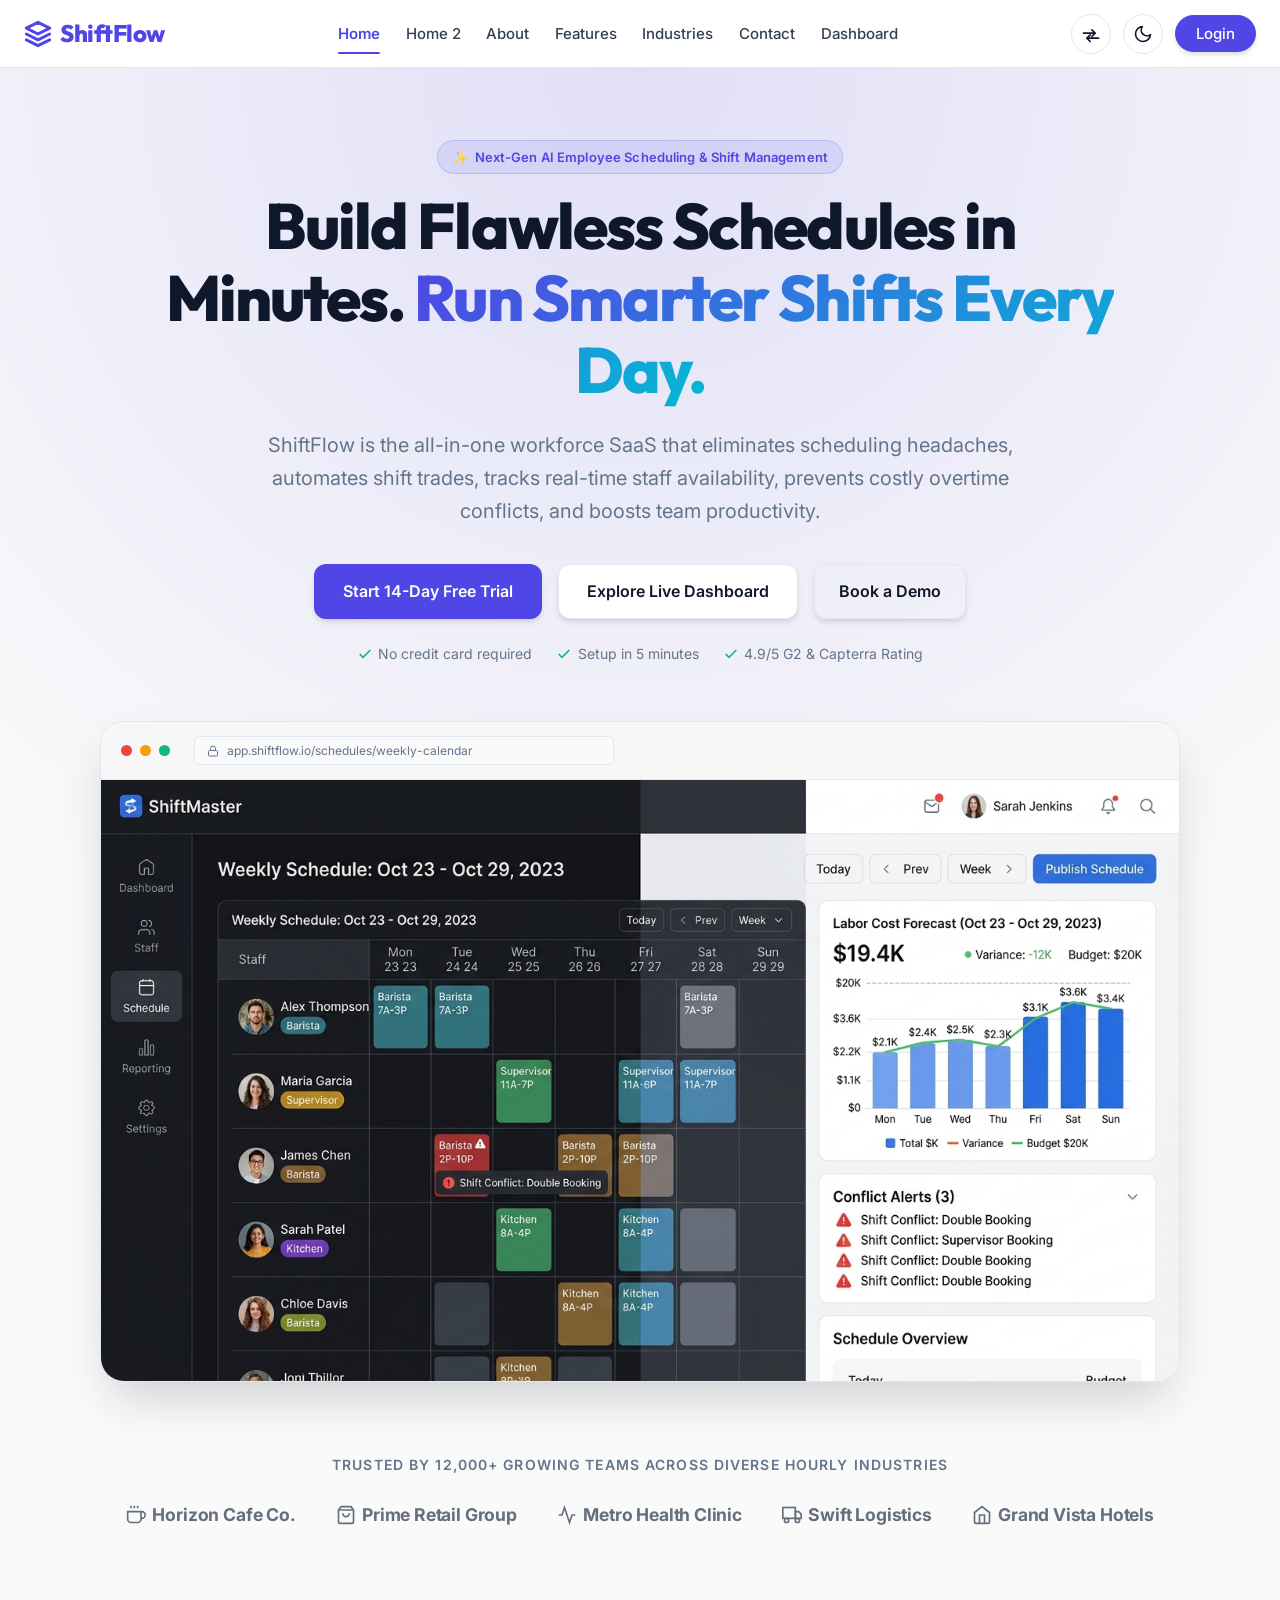
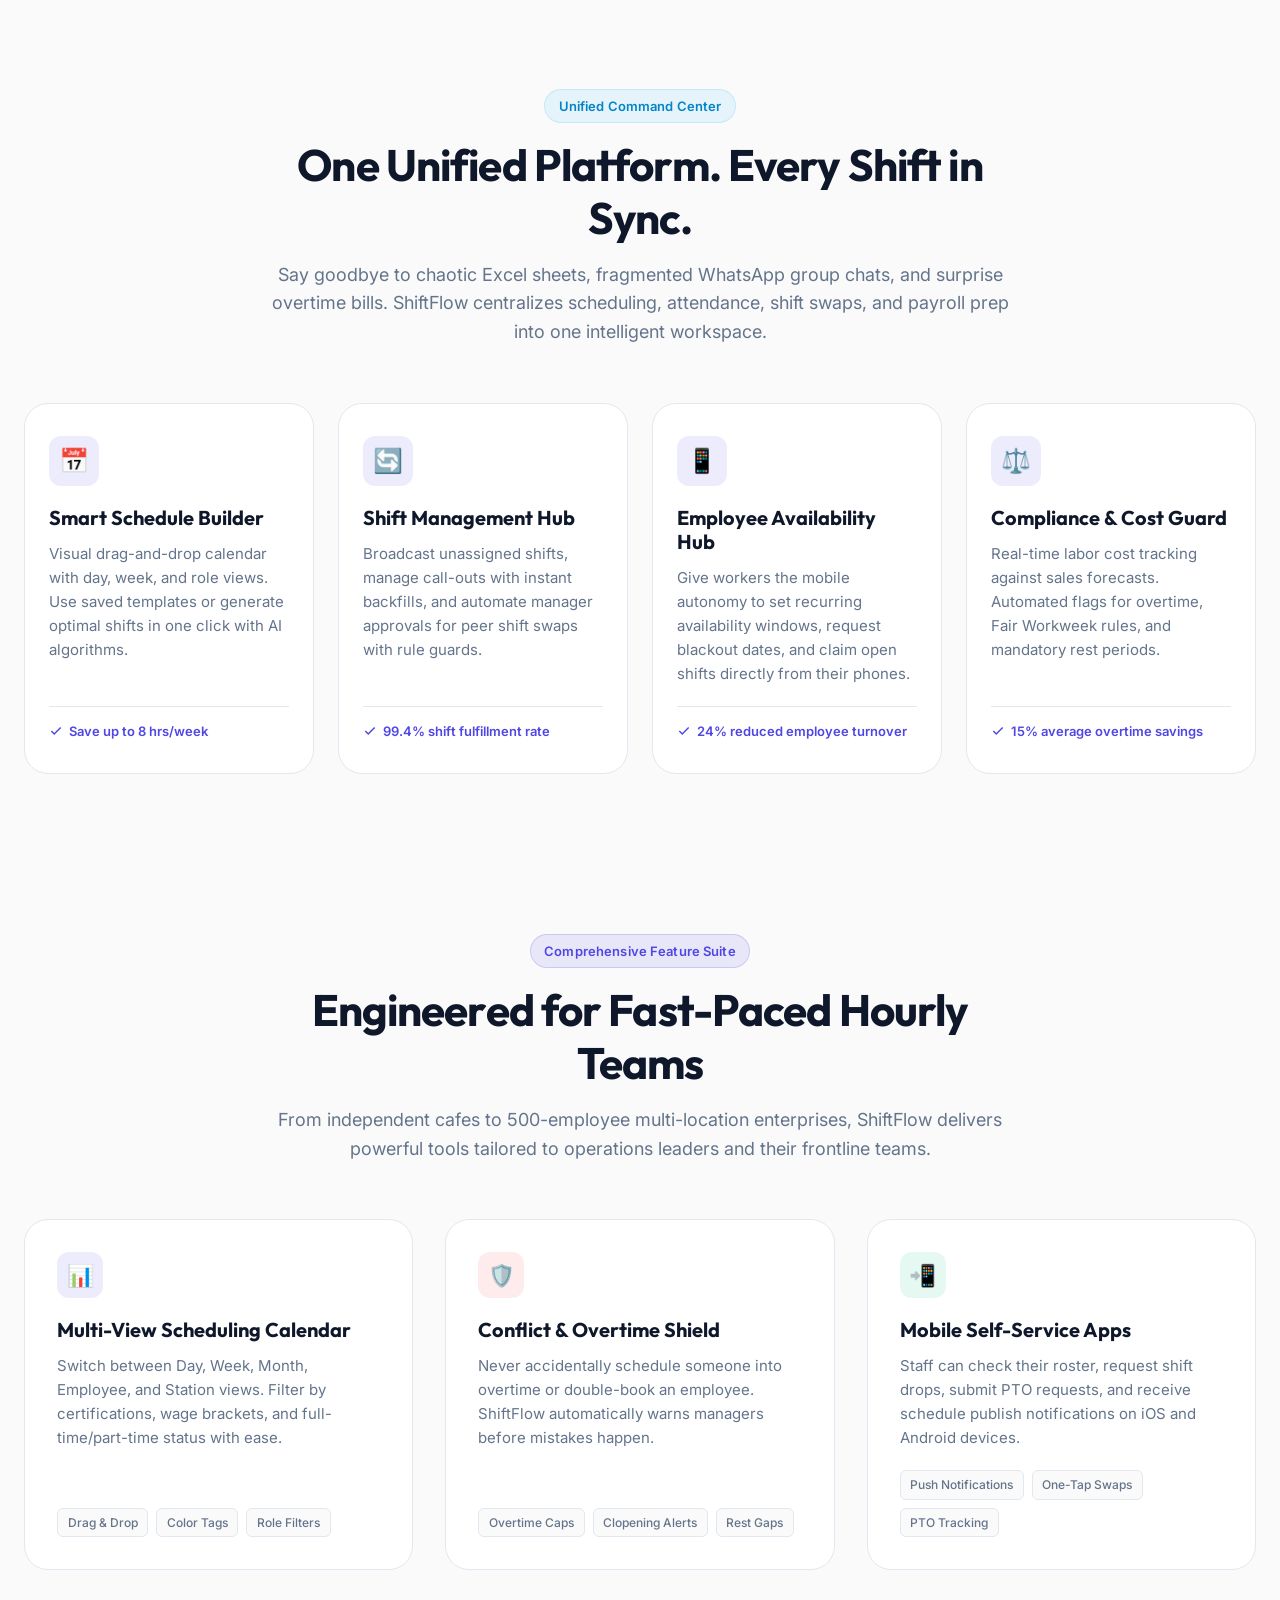
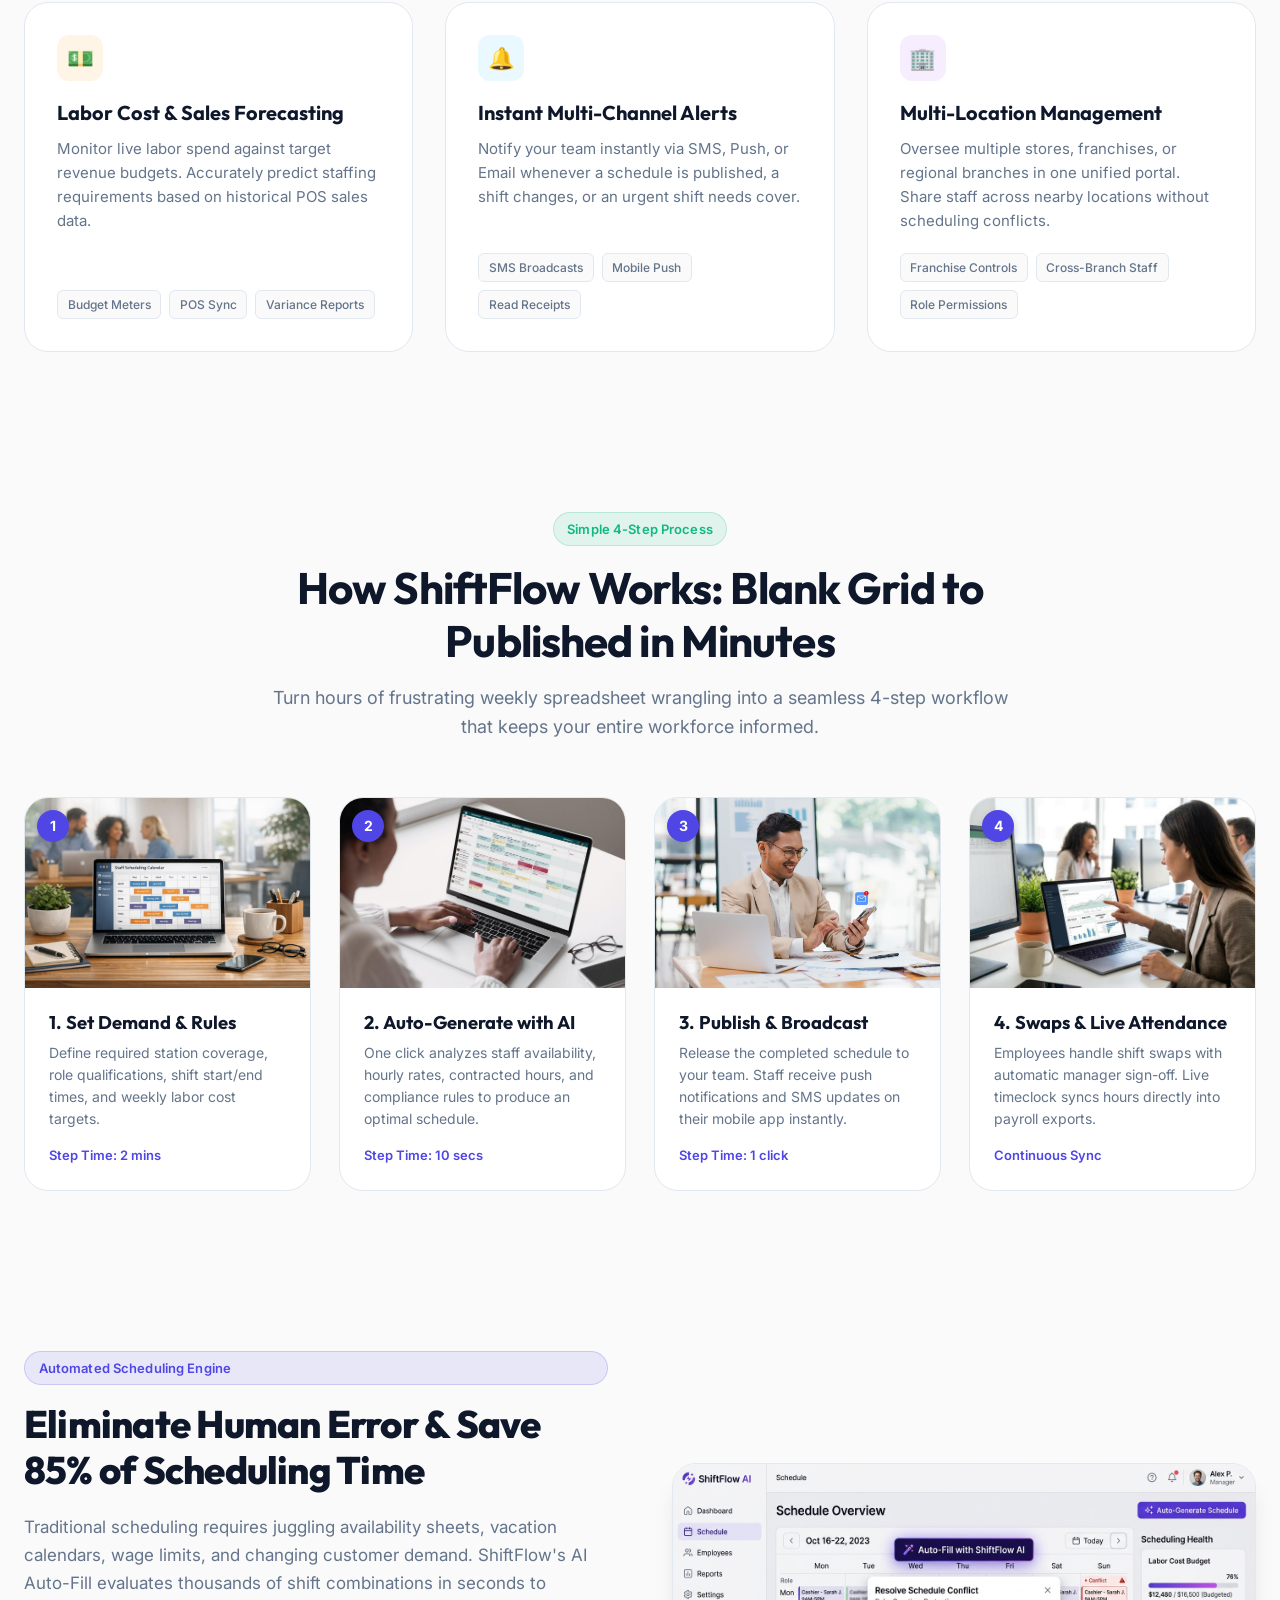
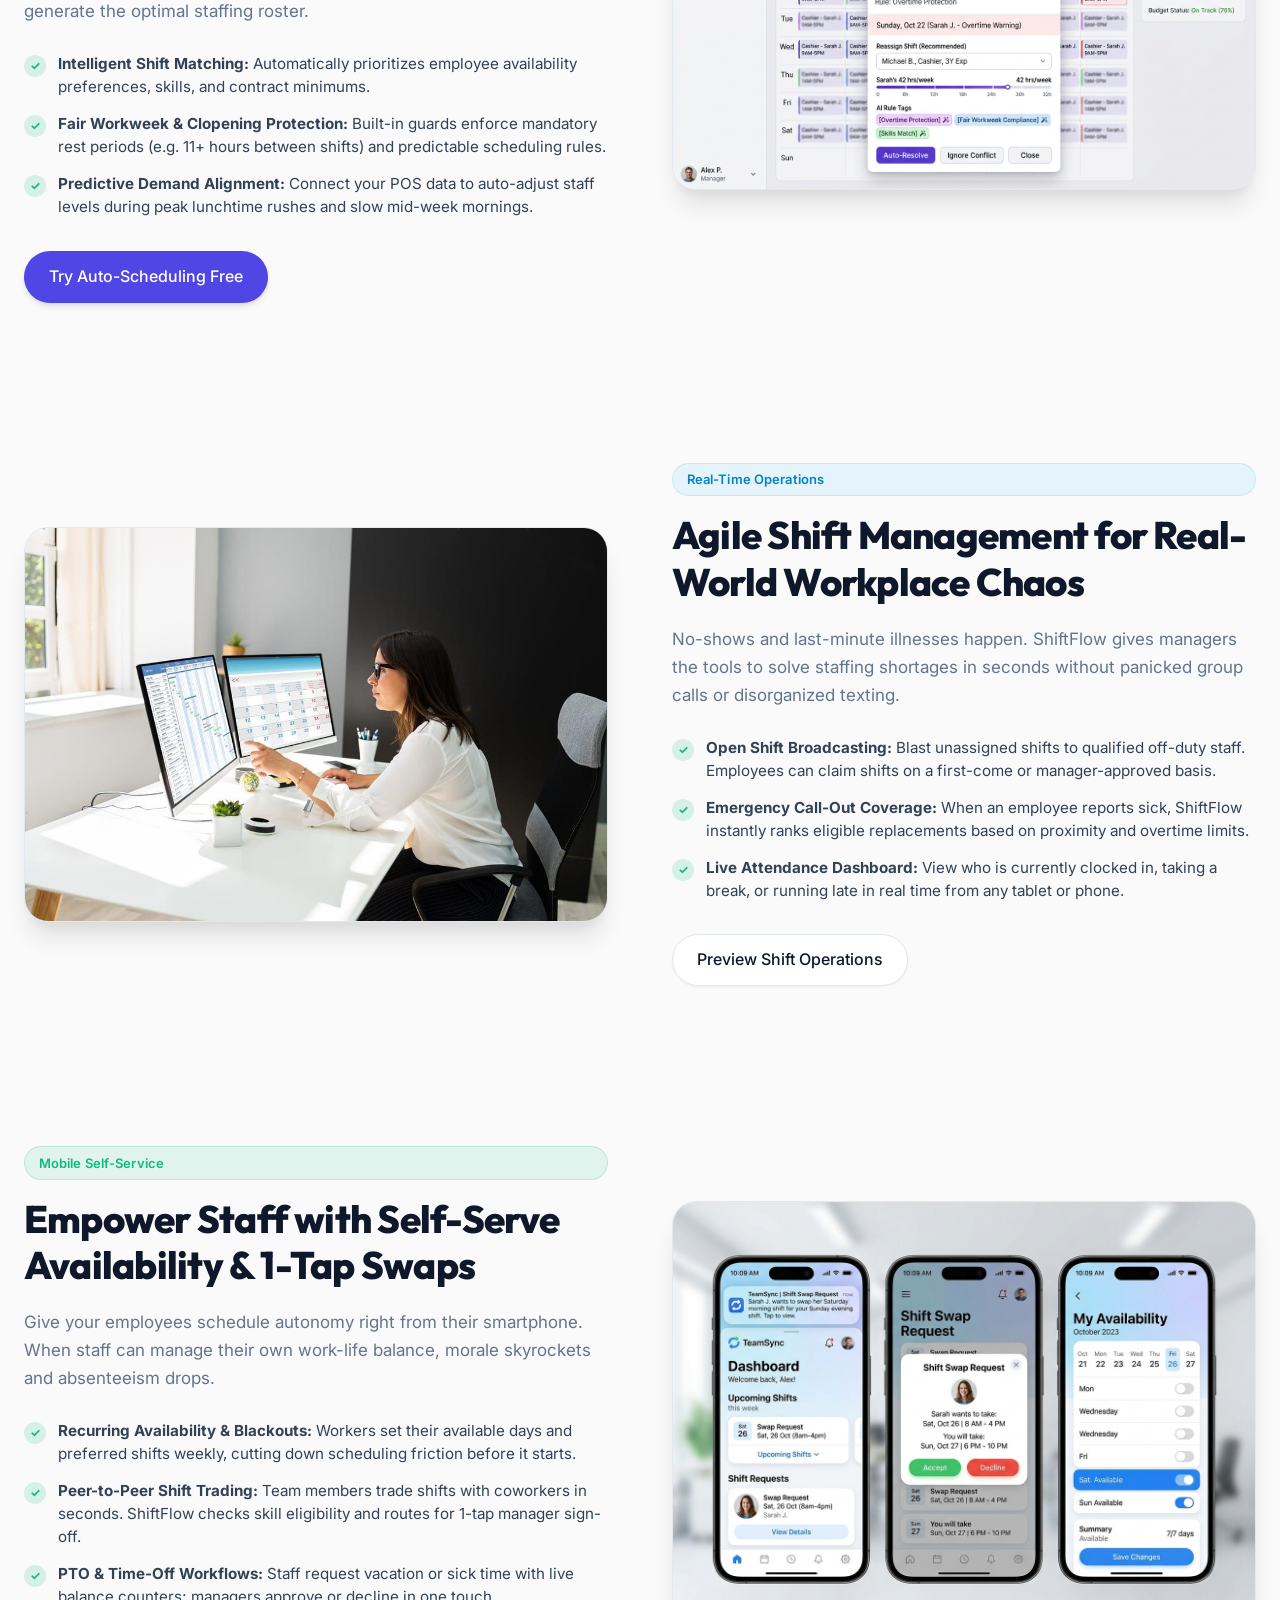
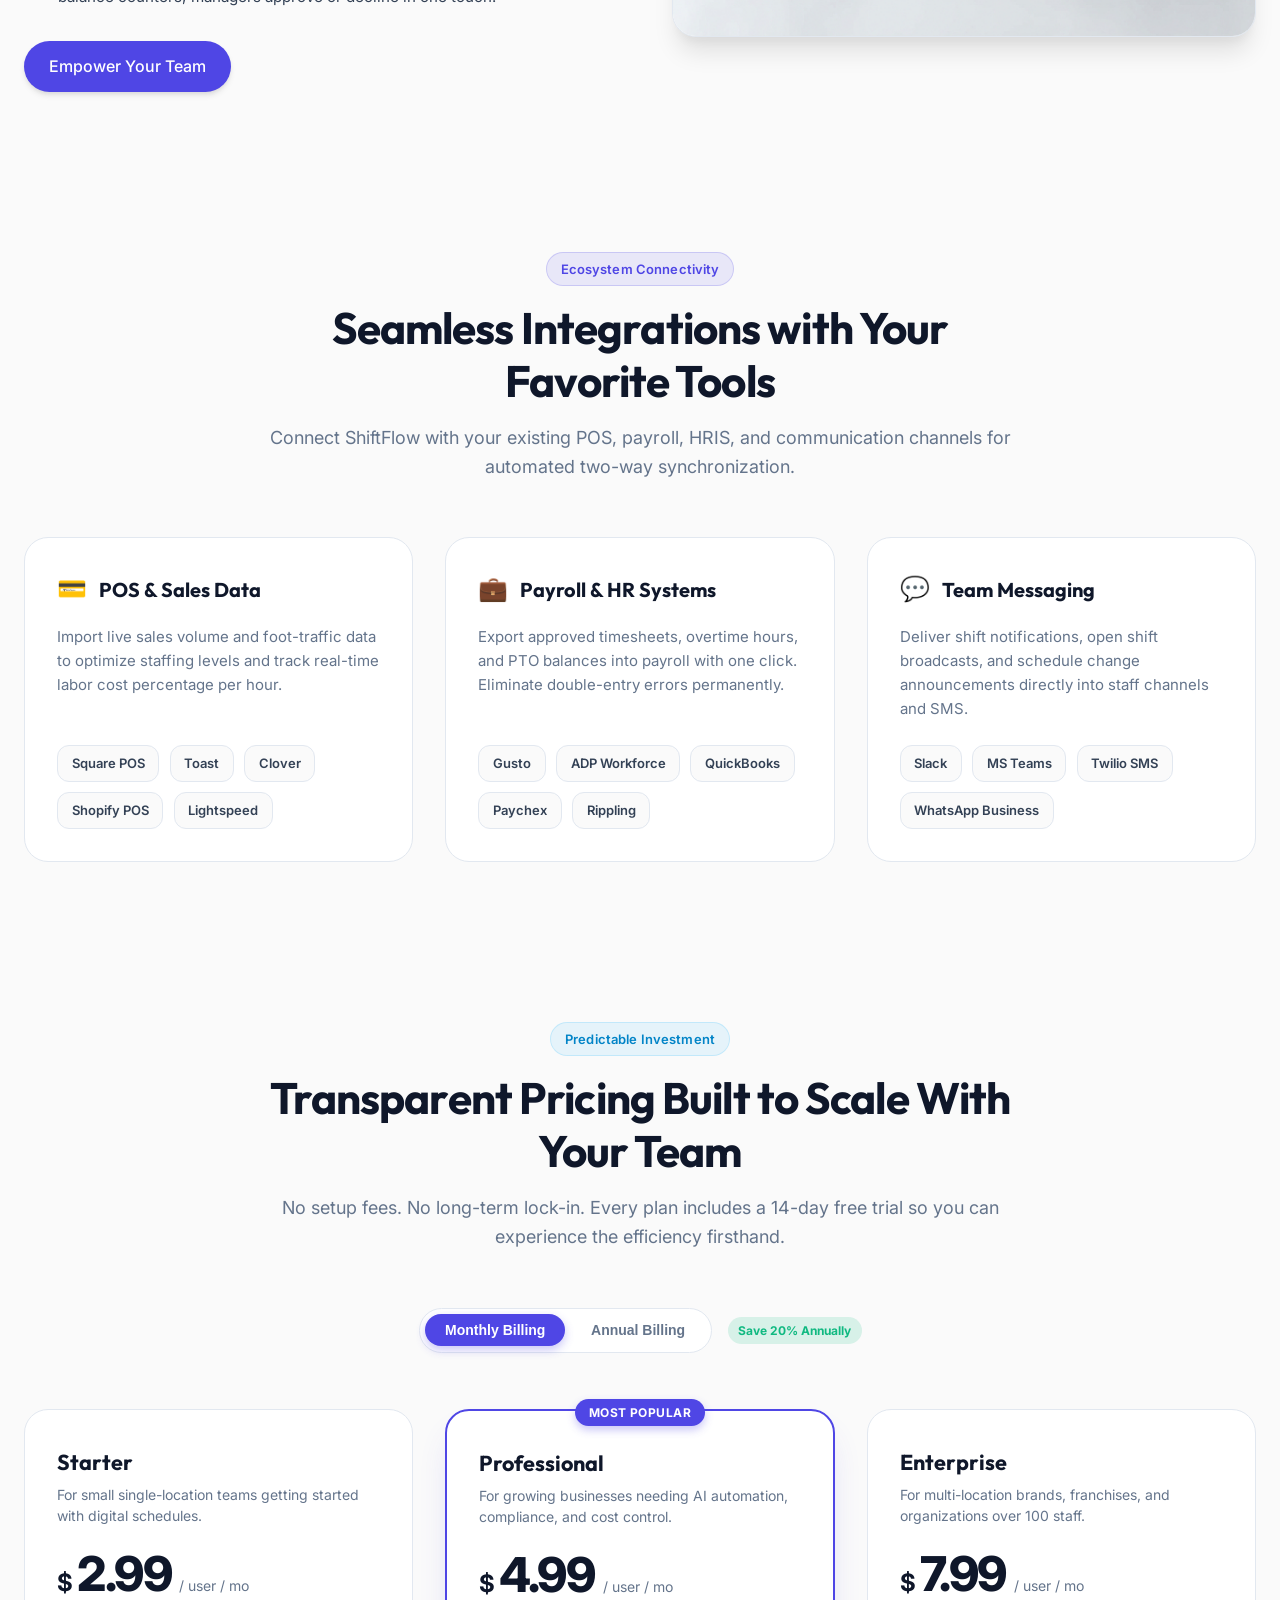
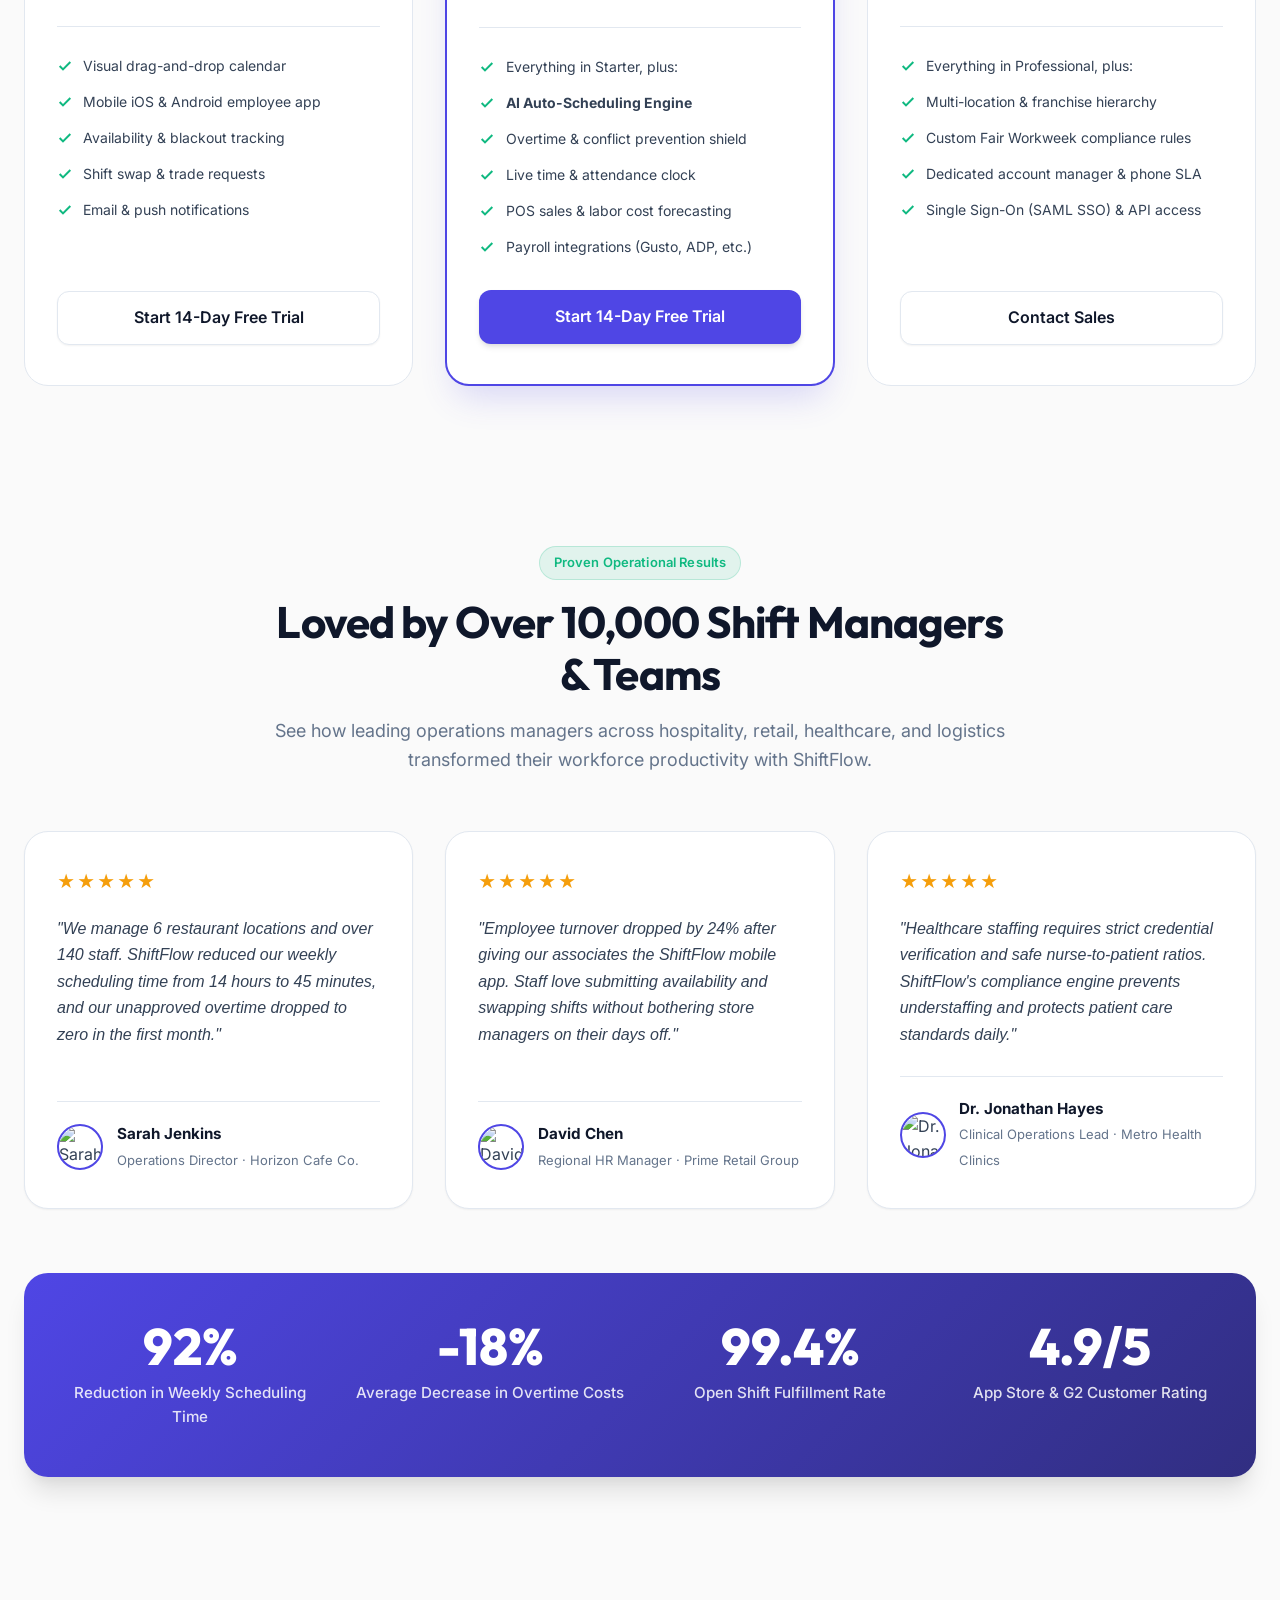
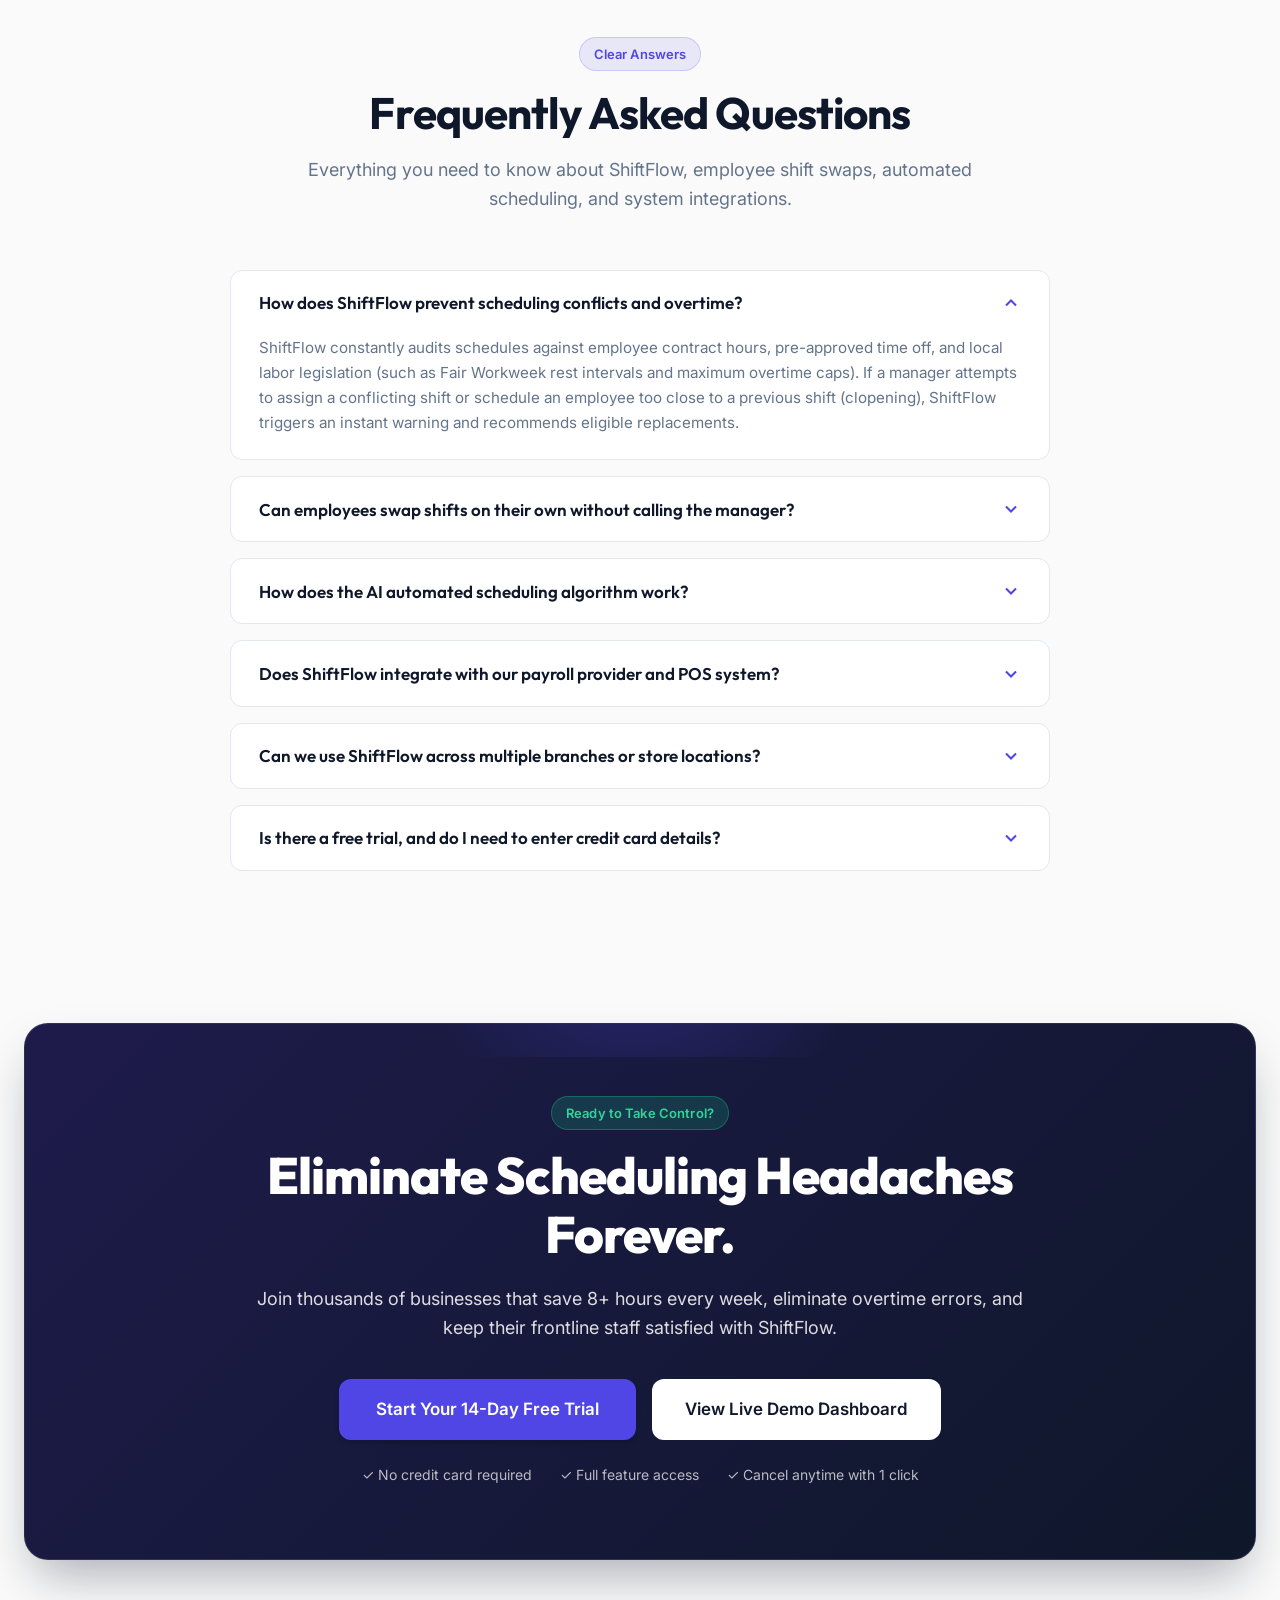
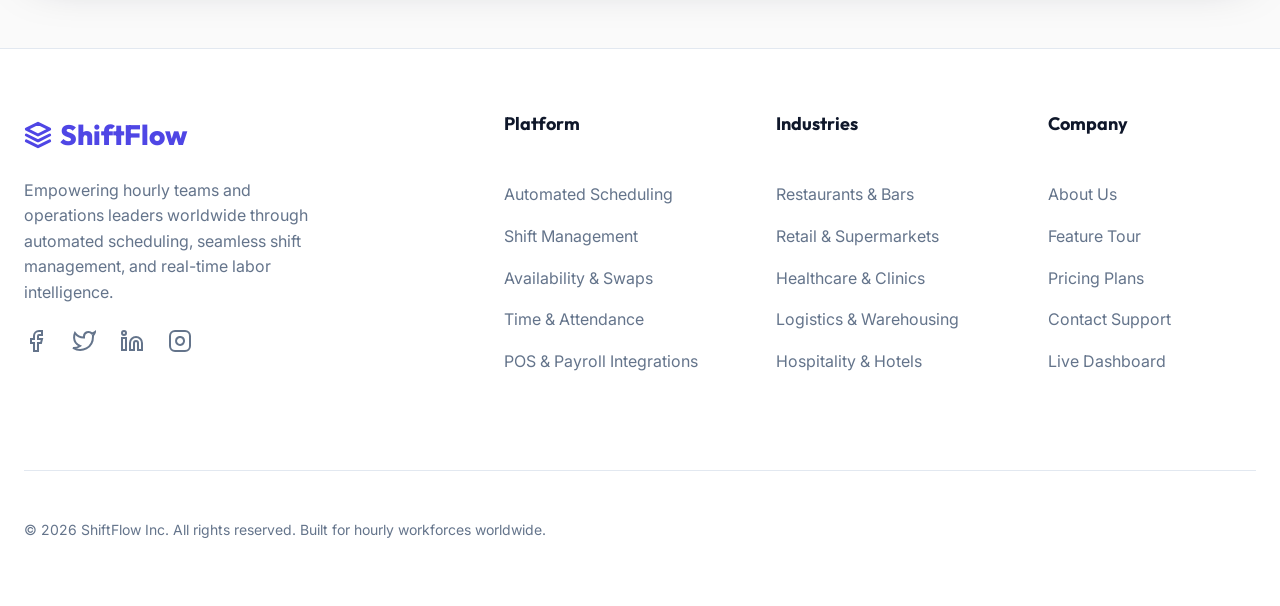
==== commit dd5bf425: "correction-" ====
--- a/index.html
+++ b/index.html
@@ -46,6 +46,27 @@
         <li><a href="industries.html" class="nav-link">Industries</a></li>
         <li><a href="contact.html" class="nav-link">Contact</a></li>
         <li><a href="dashboard.html" class="nav-link">Dashboard</a></li>
+        <li class="mobile-nav-actions">
+          <div class="mobile-actions-wrapper">
+            <div class="mobile-icon-toggles">
+              <button class="btn-icon rtl-toggle" aria-label="Toggle RTL" title="Toggle RTL">
+                <svg viewBox="0 0 24 24" fill="none" stroke="currentColor" stroke-width="2" stroke-linecap="round" stroke-linejoin="round">
+                  <path d="M17 11H3M17 11L13 7M17 11L13 15M7 17H21M7 17L11 13M7 17L11 21" />
+                </svg>
+              </button>
+              <button class="btn-icon theme-toggle" aria-label="Toggle Theme" title="Toggle Theme">
+                <svg class="moon-icon" viewBox="0 0 24 24" fill="none" stroke="currentColor" stroke-width="2" stroke-linecap="round" stroke-linejoin="round">
+                  <path d="M21 12.79A9 9 0 1 1 11.21 3 7 7 0 0 0 21 12.79z" />
+                </svg>
+                <svg class="sun-icon" viewBox="0 0 24 24" fill="none" stroke="currentColor" stroke-width="2" stroke-linecap="round" stroke-linejoin="round" style="display:none;">
+                  <circle cx="12" cy="12" r="5" />
+                  <path d="M12 1v2M12 21v2M4.22 4.22l1.42 1.42M18.36 18.36l1.42 1.42M1 12h2M21 12h2M4.22 19.78l1.42-1.42M18.36 5.64l1.42-1.42" />
+                </svg>
+              </button>
+            </div>
+            <a href="login.html" class="btn btn-primary btn-mobile-login">Login</a>
+          </div>
+        </li>
       </ul>
       <div class="nav-actions">
         <button class="btn-icon rtl-toggle" aria-label="Toggle RTL" title="Toggle RTL">
@@ -102,33 +123,6 @@
 
       <!-- Hero Software Dashboard Mockup -->
       <div class="hero-mockup-wrapper">
-        <!-- Floating Highlight Badge 1 -->
-        <div class="hero-floating-badge badge-top-left">
-          <div class="floating-icon" style="background: rgba(16, 185, 129, 0.15); color: #10B981;">⚡</div>
-          <div class="floating-text">
-            <strong>90% Faster Scheduling</strong>
-            <span>42 shifts auto-filled in 8 seconds</span>
-          </div>
-        </div>
-
-        <!-- Floating Highlight Badge 2 -->
-        <div class="hero-floating-badge badge-bottom-right">
-          <div class="floating-icon" style="background: rgba(239, 68, 68, 0.15); color: #EF4444;">🛡️</div>
-          <div class="floating-text">
-            <strong>Conflict Shield Active</strong>
-            <span>Zero double-bookings &amp; overtime blocked</span>
-          </div>
-        </div>
-
-        <!-- Floating Highlight Badge 3 -->
-        <div class="hero-floating-badge badge-bottom-left">
-          <div class="floating-icon" style="background: rgba(56, 189, 248, 0.15); color: #0284c7;">💰</div>
-          <div class="floating-text">
-            <strong>Labor Budget On-Track</strong>
-            <span>Variance -$1,200 under weekly forecast</span>
-          </div>
-        </div>
-
         <div class="hero-mockup-card">
           <div class="hero-mockup-topbar">
             <span class="mockup-dot red"></span>
--- a/assets/css/style.css
+++ b/assets/css/style.css
@@ -1,1213 +1,1241 @@
-/* ==========================================================================
-   Design System & Tokens
-   ========================================================================== */
-:root {
-  /* Colors */
-  --color-primary: #4F46E5;
-  --color-primary-hover: #4338CA;
-  --color-secondary: #0F172A;
-  --color-accent: #38BDF8;
-
-  --color-bg: #FAFAFA;
-  --color-surface: #FFFFFF;
-  --color-text: #334155;
-  --color-text-light: #64748B;
-  --color-heading: #0F172A;
-
-  --color-border: #E2E8F0;
-
-  /* Utilities */
-  --color-success: #10B981;
-  --color-warning: #F59E0B;
-  --color-error: #EF4444;
-
-  /* Typography */
-  --font-primary: 'Outfit', sans-serif;
-  --font-secondary: 'Inter', sans-serif;
-
-  /* Spacing */
-  --space-1: 0.25rem;
-  --space-2: 0.5rem;
-  --space-3: 1rem;
-  --space-4: 1.5rem;
-  --space-5: 2rem;
-  --space-6: 3rem;
-  --space-8: 4rem;
-  --space-12: 6rem;
-  --space-16: 8rem;
-
-  /* Border Radius */
-  --radius-sm: 0.375rem;
-  --radius-md: 0.75rem;
-  --radius-lg: 1.5rem;
-  --radius-full: 9999px;
-
-  /* Shadows */
-  --shadow-sm: 0 1px 2px 0 rgba(0, 0, 0, 0.05);
-  --shadow-md: 0 4px 6px -1px rgba(0, 0, 0, 0.1), 0 2px 4px -1px rgba(0, 0, 0, 0.06);
-  --shadow-lg: 0 10px 15px -3px rgba(0, 0, 0, 0.1), 0 4px 6px -2px rgba(0, 0, 0, 0.05);
-  --shadow-xl: 0 20px 25px -5px rgba(0, 0, 0, 0.1), 0 10px 10px -5px rgba(0, 0, 0, 0.04);
-  --shadow-glow: 0 0 40px rgba(79, 70, 229, 0.3);
-
-  /* Transitions */
-  --transition-fast: 0.15s ease-in-out;
-  --transition-normal: 0.3s ease-in-out;
-}
-
-/* Dark Theme Overrides */
-[data-theme="dark"] {
-  --color-bg: #0F172A;
-  --color-surface: #1E293B;
-  --color-heading: #F8FAFC;
-  --color-text: #CBD5E1;
-  --color-text-light: #94A3B8;
-  --color-border: #334155;
-  --shadow-sm: 0 1px 2px 0 rgba(0, 0, 0, 0.5);
-  --shadow-md: 0 4px 6px -1px rgba(0, 0, 0, 0.5);
-  --shadow-lg: 0 10px 15px -3px rgba(0, 0, 0, 0.5);
-}
-
-/* RTL Support */
-[dir="rtl"] {
-  text-align: right;
-  direction: rtl;
-}
-
-[dir="rtl"] .nav-container,
-[dir="rtl"] .footer-grid {
-  flex-direction: row-reverse;
-}
-
-[dir="rtl"] .nav-links {
-  margin-right: auto;
-  margin-left: 0;
-}
-
-[dir="rtl"] .nav-actions {
-  margin-right: 0;
-  margin-left: 0;
-}
-
-[dir="rtl"] .hero-container,
-[dir="rtl"] .hero-container-h2 {
-  flex-direction: row-reverse;
-}
-
-/* ==========================================================================
-   Base Styles
-   ========================================================================== */
-* {
-  margin: 0;
-  padding: 0;
-  box-sizing: border-box;
-}
-
-html {
-  scroll-behavior: smooth;
-}
-
-body {
-  font-family: var(--font-secondary);
-  background-color: var(--color-bg);
-  color: var(--color-text);
-  line-height: 1.6;
-  -webkit-font-smoothing: antialiased;
-}
-
-img {
-  max-width: 100%;
-  height: auto;
-  object-fit: cover;
-  display: block;
-}
-
-h1,
-h2,
-h3,
-h4,
-h5,
-h6 {
-  font-family: var(--font-primary);
-  color: var(--color-heading);
-  line-height: 1.2;
-}
-
-a {
-  text-decoration: none;
-  color: inherit;
-  transition: color var(--transition-fast);
-}
-
-ul {
-  list-style: none;
-}
-
-img {
-  max-width: 100%;
-  height: auto;
-  display: block;
-}
-
-/* ==========================================================================
-   Layout
-   ========================================================================== */
-.container {
-  width: 100%;
-  max-width: 1280px;
-  margin: 0 auto;
-  padding: 0 var(--space-4);
-}
-
-section {
-  padding: var(--space-16) 0;
-}
-
-.center {
-  text-align: center;
-}
-
-/* ==========================================================================
-   Components
-   ========================================================================== */
-
-/* Buttons */
-.btn {
-  display: inline-flex;
-  align-items: center;
-  justify-content: center;
-  padding: 0.75rem 1.5rem;
-  font-family: var(--font-secondary);
-  font-weight: 500;
-  border-radius: var(--radius-full);
-  cursor: pointer;
-  transition: all var(--transition-fast);
-  border: 1.5px solid transparent;
-}
-
-.btn-large {
-  padding: 1rem 2rem;
-  font-size: 1.125rem;
-}
-
-.btn-primary {
-  background-color: var(--color-primary);
-  color: white;
-  box-shadow: var(--shadow-md);
-}
-
-.btn-primary:hover {
-  background-color: var(--color-primary-hover);
-  transform: translateY(-2px);
-  box-shadow: var(--shadow-lg);
-}
-
-.btn-secondary {
-  background-color: white;
-  color: var(--color-heading);
-  border-color: var(--color-border);
-  box-shadow: var(--shadow-sm);
-}
-
-.btn-secondary:hover {
-  border-color: var(--color-text-light);
-  transform: translateY(-2px);
-}
-
-.btn-outline {
-  background-color: transparent;
-  color: var(--color-heading);
-  border-color: var(--color-border);
-}
-
-.btn-outline:hover {
-  border-color: var(--color-heading);
-}
-
-.btn-outline-light {
-  background-color: transparent;
-  color: white;
-  border-color: rgba(255, 255, 255, 0.3);
-}
-
-.btn-outline-light:hover {
-  border-color: white;
-  background-color: rgba(255, 255, 255, 0.1);
-}
-
-/* ==========================================================================
-   Navigation
-   ========================================================================== */
-.navbar {
-  position: sticky;
-  top: 0;
-  z-index: 100;
-  background-color: rgba(255, 255, 255, 0.8);
-  backdrop-filter: blur(12px);
-  border-bottom: 1px solid var(--color-border);
-  padding: var(--space-3) 0;
-}
-
-.nav-container {
-  display: flex;
-  align-items: center;
-  justify-content: space-between;
-}
-
-.brand {
-  font-family: var(--font-primary);
-  font-size: 1.5rem;
-  font-weight: 800;
-  color: var(--color-primary);
-  letter-spacing: -0.5px;
-}
-
-.nav-links {
-  display: flex;
-  gap: var(--space-6);
-}
-
-.nav-links a {
-  font-weight: 500;
-
-}
-
-.nav-links a:hover {
-  color: var(--color-primary);
-}
-
-.nav-actions {
-  display: flex;
-  gap: var(--space-3);
-}
-
-/* ==========================================================================
-   1. Hero Section
-   ========================================================================== */
-.hero {
-  padding: var(--space-16) 0 var(--space-12);
-  background: radial-gradient(circle at 10% 20%, rgba(79, 70, 229, 0.05) 0%, transparent 50%),
-    radial-gradient(circle at 90% 80%, rgba(56, 189, 248, 0.05) 0%, transparent 50%);
-  overflow: hidden;
-}
-
-.hero-container {
-  display: grid;
-  grid-template-columns: 1fr 1fr;
-  gap: var(--space-12);
-  align-items: center;
-}
-
-.hero-content {
-  max-width: 600px;
-}
-
-.hero-title {
-  font-size: 4rem;
-  font-weight: 800;
-  line-height: 1.1;
-  letter-spacing: -1.5px;
-  margin-bottom: var(--space-4);
-}
-
-.hero-title span {
-  display: block;
-  background: linear-gradient(135deg, var(--color-primary), var(--color-accent));
-  -webkit-text-fill-color: transparent;
-}
-
-.hero-subtitle {
-  font-size: 1.25rem;
-  color: var(--color-text-light);
-  margin-bottom: var(--space-8);
-}
-
-.hero-actions {
-  display: flex;
-  gap: var(--space-4);
-  margin-bottom: var(--space-8);
-}
-
-.hero-trust p {
-  font-size: 0.875rem;
-  color: var(--color-text-light);
-  font-weight: 500;
-  margin-bottom: var(--space-3);
-  text-transform: uppercase;
-  letter-spacing: 1px;
-}
-
-.trust-logos {
-  display: flex;
-  gap: var(--space-4);
-}
-
-.trust-logo {
-  width: 100px;
-  height: 30px;
-  background-color: var(--color-border);
-  border-radius: var(--radius-sm);
-  opacity: 0.5;
-}
-
-.hero-visual {
-  position: relative;
-  perspective: 1000px;
-}
-
-.dashboard-mockup {
-  background-color: var(--color-surface);
-  border-radius: var(--radius-lg);
-  box-shadow: var(--shadow-xl);
-  border: 1px solid var(--color-border);
-  overflow: hidden;
-  transform: rotateY(-10deg) rotateX(5deg) translateZ(0);
-  transition: transform var(--transition-normal);
-}
-
-.dashboard-mockup:hover {
-  transform: rotateY(0) rotateX(0) translateZ(0);
-}
-
-.mockup-header {
-  background-color: #F8FAFC;
-  padding: 1rem;
-  border-bottom: 1px solid var(--color-border);
-  display: flex;
-  gap: 8px;
-}
-
-.dot {
-  width: 12px;
-  height: 12px;
-  border-radius: 50%;
-}
-
-.dot.red {
-  background-color: #FF5F56;
-}
-
-.dot.yellow {
-  background-color: #FFBD2E;
-}
-
-.dot.green {
-  background-color: #27C93F;
-}
-
-.mockup-body {
-  padding: 1.5rem;
-}
-
-.calendar-grid {
-  display: grid;
-  grid-template-columns: repeat(5, 1fr);
-  gap: 0.5rem;
-}
-
-.cal-item {
-  padding: 0.5rem;
-  border-radius: var(--radius-sm);
-  font-size: 0.75rem;
-}
-
-.cal-item.header {
-  font-weight: 600;
-  text-align: center;
-  color: var(--color-text-light);
-  margin-bottom: 0.5rem;
-}
-
-.cal-item.shift {
-  padding: 0.75rem;
-  color: white;
-  font-weight: 500;
-}
-
-.shift.blue {
-  background-color: rgba(79, 70, 229, 0.9);
-}
-
-.shift.green {
-  background-color: rgba(16, 185, 129, 0.9);
-}
-
-.shift.purple {
-  background-color: rgba(139, 92, 246, 0.9);
-}
-
-.shift.orange {
-  background-color: rgba(245, 158, 11, 0.9);
-}
-
-.floating-card {
-  position: absolute;
-  background: rgba(255, 255, 255, 0.9);
-  backdrop-filter: blur(8px);
-  padding: 1rem;
-  border-radius: var(--radius-md);
-  box-shadow: var(--shadow-lg);
-  display: flex;
-  align-items: center;
-  gap: 1rem;
-  border: 1px solid var(--color-border);
-  animation: float 6s ease-in-out infinite;
-}
-
-.card-labor {
-  bottom: -20px;
-  left: -40px;
-  animation-delay: 0s;
-}
-
-.card-swap {
-  top: 40px;
-  right: -40px;
-  animation-delay: 3s;
-}
-
-.floating-card .icon {
-  font-size: 1.5rem;
-  background: var(--color-bg);
-  width: 40px;
-  height: 40px;
-  display: flex;
-  align-items: center;
-  justify-content: center;
-  border-radius: var(--radius-sm);
-}
-
-.floating-card .details {
-  display: flex;
-  flex-direction: column;
-}
-
-.floating-card .label {
-  font-size: 0.75rem;
-  color: var(--color-text-light);
-  font-weight: 600;
-}
-
-.floating-card .value {
-  font-weight: 700;
-  color: var(--color-heading);
-}
-
-@keyframes float {
-  0% {
-    transform: translateY(0px);
-  }
-
-  50% {
-    transform: translateY(-15px);
-  }
-
-  100% {
-    transform: translateY(0px);
-  }
-}
-
-/* ==========================================================================
-   2. Features Section
-   ========================================================================== */
-.features {
-  background-color: white;
-}
-
-.section-header {
-  margin-bottom: var(--space-12);
-  max-width: 600px;
-}
-
-.section-header.center {
-  margin-left: auto;
-  margin-right: auto;
-}
-
-.section-title {
-  font-size: 2.5rem;
-  font-weight: 700;
-  margin-bottom: var(--space-3);
-  letter-spacing: -0.5px;
-}
-
-.section-subtitle {
-  font-size: 1.25rem;
-  color: var(--color-text-light);
-}
-
-.features-grid {
-  display: grid;
-  grid-template-columns: repeat(3, 1fr);
-  gap: var(--space-8);
-}
-
-.feature-card {
-  background-color: var(--color-bg);
-  padding: var(--space-8);
-  border-radius: var(--radius-lg);
-  border: 1px solid var(--color-border);
-  transition: all var(--transition-normal);
-}
-
-.feature-card:hover {
-  transform: translateY(-5px);
-  box-shadow: var(--shadow-lg);
-  border-color: var(--color-primary);
-}
-
-.feature-icon {
-  width: 60px;
-  height: 60px;
-  display: flex;
-  align-items: center;
-  justify-content: center;
-  font-size: 2rem;
-  border-radius: var(--radius-md);
-  margin-bottom: var(--space-6);
-}
-
-.icon-blue {
-  background-color: rgba(79, 70, 229, 0.1);
-  color: var(--color-primary);
-}
-
-.icon-purple {
-  background-color: rgba(139, 92, 246, 0.1);
-  color: #8B5CF6;
-}
-
-.icon-green {
-  background-color: rgba(16, 185, 129, 0.1);
-  color: var(--color-success);
-}
-
-.feature-title {
-  font-size: 1.5rem;
-  margin-bottom: var(--space-3);
-}
-
-.feature-desc {
-  color: var(--color-text-light);
-}
-
-/* ==========================================================================
-   3. Platform Showcase
-   ========================================================================== */
-.platform-container {
-  display: grid;
-  grid-template-columns: 1fr 1fr;
-  gap: var(--space-12);
-  align-items: center;
-}
-
-.platform-visual {
-  position: relative;
-  border-radius: var(--radius-lg);
-}
-
-.glow-backdrop {
-  position: absolute;
-  top: 50%;
-  left: 50%;
-  transform: translate(-50%, -50%);
-  width: 80%;
-  height: 80%;
-  background: var(--color-primary);
-  filter: blur(100px);
-  opacity: 0.2;
-  z-index: 0;
-}
-
-.platform-img {
-  position: relative;
-  z-index: 1;
-  border-radius: var(--radius-lg);
-  box-shadow: var(--shadow-xl);
-}
-
-.platform-list {
-  margin-top: var(--space-6);
-  display: flex;
-  flex-direction: column;
-  gap: var(--space-6);
-}
-
-.platform-list li {
-  display: flex;
-  gap: var(--space-4);
-  align-items: flex-start;
-}
-
-.list-icon {
-  font-size: 1.5rem;
-  background: white;
-  width: 48px;
-  height: 48px;
-  display: flex;
-  align-items: center;
-  justify-content: center;
-  border-radius: 50%;
-  box-shadow: var(--shadow-sm);
-  flex-shrink: 0;
-}
-
-.list-text h4 {
-  font-size: 1.25rem;
-  margin-bottom: 0.25rem;
-}
-
-.list-text p {
-  color: var(--color-text-light);
-}
-
-.mt-4 {
-  margin-top: var(--space-6);
-}
-
-/* ==========================================================================
-   4. Industries Section
-   ========================================================================== */
-.industries {
-  background-color: white;
-}
-
-.industries-grid {
-  display: grid;
-  grid-template-columns: repeat(3, 1fr);
-  gap: var(--space-6);
-}
-
-.industry-card {
-  position: relative;
-  height: 400px;
-  border-radius: var(--radius-lg);
-  background-size: cover;
-  background-position: center;
-  display: flex;
-  flex-direction: column;
-  justify-content: flex-end;
-  padding: var(--space-6);
-  color: white;
-  overflow: hidden;
-  transition: transform var(--transition-normal);
-}
-
-.industry-card:hover {
-  transform: translateY(-5px);
-}
-
-.industry-card::before {
-  content: '';
-  position: absolute;
-  bottom: 0;
-  left: 0;
-  right: 0;
-  height: 50%;
-  background: linear-gradient(to top, rgba(0, 0, 0, 0.8), transparent);
-  z-index: 1;
-}
-
-.industry-content {
-  position: relative;
-  z-index: 2;
-}
-
-.industry-title {
-  color: white;
-  font-size: 1.75rem;
-  margin-bottom: var(--space-2);
-}
-
-.industry-desc {
-  color: rgba(255, 255, 255, 0.8);
-  margin-bottom: var(--space-4);
-}
-
-.industry-link {
-  font-weight: 600;
-  color: white;
-  display: inline-flex;
-  align-items: center;
-  transition: transform var(--transition-fast);
-}
-
-.industry-card:hover .industry-link {
-  transform: translateX(5px);
-}
-
-/* ==========================================================================
-   5. Testimonial Section
-   ========================================================================== */
-.testimonial {
-  background-color: var(--color-secondary);
-  color: white;
-  padding: var(--space-16) 0;
-}
-
-.testimonial-container {
-  display: grid;
-  grid-template-columns: 3fr 2fr;
-  gap: var(--space-12);
-  align-items: center;
-}
-
-.stars {
-  color: var(--color-warning);
-  font-size: 1.5rem;
-  margin-bottom: var(--space-4);
-  letter-spacing: 2px;
-}
-
-.quote {
-  font-family: var(--font-primary);
-  font-size: 2rem;
-  font-weight: 500;
-  line-height: 1.4;
-  margin-bottom: var(--space-8);
-  color: white;
-}
-
-.customer-profile {
-  display: flex;
-  align-items: center;
-  gap: var(--space-4);
-}
-
-.profile-img {
-  width: 64px;
-  height: 64px;
-  border-radius: 50%;
-  object-fit: cover;
-  border: 2px solid rgba(255, 255, 255, 0.2);
-}
-
-.profile-name {
-  font-weight: 600;
-  font-size: 1.125rem;
-}
-
-.profile-role {
-  color: rgba(255, 255, 255, 0.6);
-  font-size: 0.875rem;
-}
-
-.testimonial-metrics {
-  display: flex;
-  flex-direction: column;
-  gap: var(--space-6);
-  background: rgba(255, 255, 255, 0.05);
-  padding: var(--space-8);
-  border-radius: var(--radius-lg);
-  border: 1px solid rgba(255, 255, 255, 0.1);
-}
-
-.metric-value {
-  font-family: var(--font-primary);
-  font-size: 3.5rem;
-  font-weight: 700;
-  color: var(--color-accent);
-  line-height: 1;
-  margin-bottom: 0.25rem;
-}
-
-.metric-label {
-  font-size: 1.125rem;
-  color: rgba(255, 255, 255, 0.7);
-}
-
-/* ==========================================================================
-   6. Final CTA & Footer
-   ========================================================================== */
-.final-cta {
-  background-color: var(--color-bg);
-  padding: var(--space-16) 0 0 0;
-}
-
-.cta-box {
-  background: linear-gradient(135deg, var(--color-primary), var(--color-primary-hover));
-  border-radius: var(--radius-lg);
-  padding: var(--space-16) var(--space-8);
-  text-align: center;
-  color: white;
-  box-shadow: var(--shadow-xl);
-  position: relative;
-  overflow: hidden;
-  margin-bottom: -6rem;
-  /* pull footer up */
-  z-index: 10;
-}
-
-.cta-box::before {
-  content: '';
-  position: absolute;
-  top: 0;
-  right: 0;
-  bottom: 0;
-  left: 0;
-  background: radial-gradient(circle at top right, rgba(255, 255, 255, 0.1), transparent);
-}
-
-.cta-title {
-  color: white;
-  font-size: 3rem;
-  margin-bottom: var(--space-4);
-  position: relative;
-  z-index: 1;
-}
-
-.cta-subtitle {
-  font-size: 1.25rem;
-  color: rgba(255, 255, 255, 0.8);
-  margin-bottom: var(--space-8);
-  position: relative;
-  z-index: 1;
-}
-
-.cta-actions {
-  display: flex;
-  justify-content: center;
-  gap: var(--space-4);
-  position: relative;
-  z-index: 1;
-}
-
-.cta-actions .btn-primary {
-  background-color: white;
-  color: var(--color-primary);
-}
-
-.cta-actions .btn-primary:hover {
-  background-color: #f1f5f9;
-}
-
-/* Footer */
-.footer {
-  background-color: #020617;
-  color: white;
-  padding: 10rem 0 var(--space-8);
-}
-
-.footer-grid {
-  display: grid;
-  grid-template-columns: 2fr 1fr 1fr 1fr;
-  gap: var(--space-8);
-  margin-bottom: var(--space-12);
-}
-
-.footer-brand {
-  font-family: var(--font-primary);
-  font-size: 1.75rem;
-  font-weight: 800;
-  color: white;
-  margin-bottom: var(--space-4);
-  display: inline-block;
-}
-
-.footer-desc {
-  color: rgba(255, 255, 255, 0.6);
-  max-width: 300px;
-}
-
-.footer-col h4 {
-  color: white;
-  font-size: 1.125rem;
-  margin-bottom: var(--space-6);
-}
-
-.footer-col ul {
-  display: flex;
-  flex-direction: column;
-  gap: var(--space-3);
-}
-
-.footer-col ul a {
-  color: rgba(255, 255, 255, 0.6);
-}
-
-.footer-col ul a:hover {
-  color: white;
-}
-
-.footer-bottom {
-  border-top: 1px solid rgba(255, 255, 255, 0.1);
-  padding-top: var(--space-6);
-  display: flex;
-  justify-content: space-between;
-  align-items: center;
-  color: rgba(255, 255, 255, 0.6);
-  font-size: 0.875rem;
-}
-
-.footer-legal {
-  display: flex;
-  gap: var(--space-4);
-}
-
-.footer-legal a:hover {
-  color: white;
-}
-
-/* ==========================================================================
-   Responsive Design
-   ========================================================================== */
-@media (max-width: 992px) {
-
-  .hero-container,
-  .platform-container,
-  .testimonial-container {
-    grid-template-columns: 1fr;
-    text-align: center;
-  }
-
-  .hero-actions,
-  .trust-logos {
-    justify-content: center;
-  }
-
-  .floating-card {
-    display: none;
-    /* Simplify on smaller screens */
-  }
-
-  .features-grid,
-  .industries-grid {
-    grid-template-columns: repeat(2, 1fr);
-  }
-
-  .features-grid>*:nth-child(3):last-child,
-  .industries-grid>*:nth-child(3):last-child {
-    grid-column: 1 / -1;
-  }
-
-  .footer-grid {
-    grid-template-columns: 1fr 1fr;
-  }
-}
-
-@media (max-width: 768px) {
-  .hero-title {
-    font-size: 2.5rem;
-  }
-
-  .features-grid,
-  .industries-grid {
-    grid-template-columns: 1fr;
-  }
-
-  .nav-links {
-    display: none;
-  }
-
-  .cta-title {
-    font-size: 2rem;
-  }
-
-  .cta-actions {
-    flex-direction: column;
-  }
-}
-
-/* Navbar updates */
-.navbar {
-  position: sticky;
-  top: 0;
-  z-index: 100;
-  background-color: var(--color-surface);
-  border-bottom: 1px solid var(--color-border);
-}
-
-.brand {
-  display: flex;
-  align-items: center;
-  gap: 0.5rem;
-}
-
-.brand-icon {
-  width: 28px;
-  height: 28px;
-  color: var(--color-primary);
-}
-
-.nav-link.active {
-  color: var(--color-primary);
-  font-weight: 600;
-  position: relative;
-}
-
-.nav-link.active::after {
-  content: '';
-  position: absolute;
-  bottom: -4px;
-  left: 0;
-  right: 0;
-  height: 2px;
-  background: var(--color-primary);
-  border-radius: 2px;
-}
-
-.mobile-menu-btn {
-  display: none;
-  background: transparent;
-  border: none;
-  cursor: pointer;
-  color: var(--color-heading);
-}
-
-.mobile-menu-btn svg {
-  width: 24px;
-  height: 24px;
-}
-
-.btn-icon {
-  background: transparent;
-  border: 1px solid var(--color-border);
-  border-radius: 50%;
-  width: 40px;
-  height: 40px;
-  display: flex;
-  align-items: center;
-  justify-content: center;
-  cursor: pointer;
-  color: var(--color-heading);
-  transition: all var(--transition-fast);
-}
-
-.btn-icon:hover {
-  background: var(--color-bg);
-  border-color: var(--color-text-light);
-}
-
-.btn-icon svg {
-  width: 20px;
-  height: 20px;
-}
-
-/* Footer Updates */
-.footer,
-.footer-compact {
-  background-color: var(--color-surface);
-  /* Light mode bg */
-  color: var(--color-heading);
-  border-top: 1px solid var(--color-border);
-  padding-top: var(--space-8);
-}
-
-.footer-brand {
-  color: var(--color-primary);
-  display: flex;
-  align-items: center;
-  gap: 0.5rem;
-  margin-bottom: var(--space-4);
-}
-
-.footer-col h4 {
-  color: var(--color-heading);
-}
-
-.footer-col ul a {
-  color: var(--color-text-light);
-}
-
-.footer-col ul a:hover {
-  color: var(--color-primary);
-}
-
-.footer-desc {
-  color: var(--color-text-light);
-  margin-bottom: var(--space-4);
-}
-
-.social-icons {
-  display: flex;
-  gap: var(--space-4);
-}
-
-.social-icon {
-  color: var(--color-text-light);
-  transition: color var(--transition-fast);
-}
-
-.social-icon:hover {
-  color: var(--color-primary);
-}
-
-.social-icon svg {
-  width: 24px;
-  height: 24px;
-}
-
-.footer-bottom {
-  color: var(--color-text-light);
-  border-top: 1px solid var(--color-border);
-}
-
-.scroll-top {
-  position: fixed;
-  bottom: 30px;
-  right: 30px;
-  width: 50px;
-  height: 50px;
-  border-radius: 50%;
-  background: var(--color-primary);
-  color: white;
-  border: none;
-  cursor: pointer;
-  box-shadow: var(--shadow-lg);
-  display: flex;
-  align-items: center;
-  justify-content: center;
-  opacity: 0;
-  visibility: hidden;
-  transition: all var(--transition-normal);
-  z-index: 1000;
-}
-
-.scroll-top.visible {
-  opacity: 1;
-  visibility: visible;
-}
-
-.scroll-top svg {
-  width: 24px;
-  height: 24px;
-}
-
-.scroll-top:hover {
-  background: var(--color-primary-hover);
-  transform: translateY(-3px);
-}
-
-@media (max-width: 1024px) {
-  .nav-links {
-    display: none;
-    position: absolute;
-    top: 100%;
-    left: 0;
-    right: 0;
-    background: var(--color-surface);
-    flex-direction: column;
-    padding: var(--space-4);
-    box-shadow: var(--shadow-md);
-    border-bottom: 1px solid var(--color-border);
-  }
-
-  .nav-links.show {
-    display: flex;
-  }
-
-  .mobile-menu-btn {
-    display: block;
-  }
-}
-
-@media (max-width: 992px) {
-  .footer-grid {
-    grid-template-columns: repeat(2, 1fr) !important;
-  }
-}
-
-@media (max-width: 768px) {
-  .footer-grid {
-    grid-template-columns: 1fr !important;
-  }
+/* ==========================================================================
+   Design System & Tokens
+   ========================================================================== */
+:root {
+  /* Colors */
+  --color-primary: #4F46E5;
+  --color-primary-hover: #4338CA;
+  --color-secondary: #0F172A;
+  --color-accent: #38BDF8;
+
+  --color-bg: #FAFAFA;
+  --color-surface: #FFFFFF;
+  --color-text: #334155;
+  --color-text-light: #64748B;
+  --color-heading: #0F172A;
+
+  --color-border: #E2E8F0;
+
+  /* Utilities */
+  --color-success: #10B981;
+  --color-warning: #F59E0B;
+  --color-error: #EF4444;
+
+  /* Typography */
+  --font-primary: 'Outfit', sans-serif;
+  --font-secondary: 'Inter', sans-serif;
+
+  /* Spacing */
+  --space-1: 0.25rem;
+  --space-2: 0.5rem;
+  --space-3: 1rem;
+  --space-4: 1.5rem;
+  --space-5: 2rem;
+  --space-6: 3rem;
+  --space-8: 4rem;
+  --space-12: 6rem;
+  --space-16: 8rem;
+
+  /* Border Radius */
+  --radius-sm: 0.375rem;
+  --radius-md: 0.75rem;
+  --radius-lg: 1.5rem;
+  --radius-full: 9999px;
+
+  /* Shadows */
+  --shadow-sm: 0 1px 2px 0 rgba(0, 0, 0, 0.05);
+  --shadow-md: 0 4px 6px -1px rgba(0, 0, 0, 0.1), 0 2px 4px -1px rgba(0, 0, 0, 0.06);
+  --shadow-lg: 0 10px 15px -3px rgba(0, 0, 0, 0.1), 0 4px 6px -2px rgba(0, 0, 0, 0.05);
+  --shadow-xl: 0 20px 25px -5px rgba(0, 0, 0, 0.1), 0 10px 10px -5px rgba(0, 0, 0, 0.04);
+  --shadow-glow: 0 0 40px rgba(79, 70, 229, 0.3);
+
+  /* Transitions */
+  --transition-fast: 0.15s ease-in-out;
+  --transition-normal: 0.3s ease-in-out;
+}
+
+/* Dark Theme Overrides */
+[data-theme="dark"] {
+  --color-bg: #0F172A;
+  --color-surface: #1E293B;
+  --color-heading: #F8FAFC;
+  --color-text: #CBD5E1;
+  --color-text-light: #94A3B8;
+  --color-border: #334155;
+  --shadow-sm: 0 1px 2px 0 rgba(0, 0, 0, 0.5);
+  --shadow-md: 0 4px 6px -1px rgba(0, 0, 0, 0.5);
+  --shadow-lg: 0 10px 15px -3px rgba(0, 0, 0, 0.5);
+}
+
+/* RTL Support */
+[dir="rtl"] {
+  text-align: right;
+  direction: rtl;
+}
+
+[dir="rtl"] .footer-grid {
+  flex-direction: row-reverse;
+}
+
+[dir="rtl"] .nav-container {
+  flex-direction: row;
+}
+
+[dir="rtl"] .nav-links {
+  margin: 0;
+}
+
+[dir="rtl"] .nav-actions {
+  margin: 0;
+}
+
+[dir="rtl"] .hero-container,
+[dir="rtl"] .hero-container-h2 {
+  flex-direction: row-reverse;
+}
+
+/* ==========================================================================
+   Base Styles
+   ========================================================================== */
+* {
+  margin: 0;
+  padding: 0;
+  box-sizing: border-box;
+}
+
+html {
+  scroll-behavior: smooth;
+}
+
+body {
+  font-family: var(--font-secondary);
+  background-color: var(--color-bg);
+  color: var(--color-text);
+  line-height: 1.6;
+  -webkit-font-smoothing: antialiased;
+}
+
+img {
+  max-width: 100%;
+  height: auto;
+  object-fit: cover;
+  display: block;
+}
+
+h1,
+h2,
+h3,
+h4,
+h5,
+h6 {
+  font-family: var(--font-primary);
+  color: var(--color-heading);
+  line-height: 1.2;
+}
+
+a {
+  text-decoration: none;
+  color: inherit;
+  transition: color var(--transition-fast);
+}
+
+ul {
+  list-style: none;
+}
+
+img {
+  max-width: 100%;
+  height: auto;
+  display: block;
+}
+
+/* ==========================================================================
+   Layout
+   ========================================================================== */
+.container {
+  width: 100%;
+  max-width: 1280px;
+  margin: 0 auto;
+  padding: 0 var(--space-4);
+}
+
+section {
+  padding: var(--space-16) 0;
+}
+
+.center {
+  text-align: center;
+}
+
+/* ==========================================================================
+   Components
+   ========================================================================== */
+
+/* Buttons */
+.btn {
+  display: inline-flex;
+  align-items: center;
+  justify-content: center;
+  padding: 0.75rem 1.5rem;
+  font-family: var(--font-secondary);
+  font-weight: 500;
+  border-radius: var(--radius-full);
+  cursor: pointer;
+  transition: all var(--transition-fast);
+  border: 1.5px solid transparent;
+}
+
+.btn-large {
+  padding: 1rem 2rem;
+  font-size: 1.125rem;
+}
+
+.btn-primary {
+  background-color: var(--color-primary);
+  color: white;
+  box-shadow: var(--shadow-md);
+}
+
+.btn-primary:hover {
+  background-color: var(--color-primary-hover);
+  transform: translateY(-2px);
+  box-shadow: var(--shadow-lg);
+}
+
+.btn-secondary {
+  background-color: white;
+  color: var(--color-heading);
+  border-color: var(--color-border);
+  box-shadow: var(--shadow-sm);
+}
+
+.btn-secondary:hover {
+  border-color: var(--color-text-light);
+  transform: translateY(-2px);
+}
+
+.btn-outline {
+  background-color: transparent;
+  color: var(--color-heading);
+  border-color: var(--color-border);
+}
+
+.btn-outline:hover {
+  border-color: var(--color-heading);
+}
+
+.btn-outline-light {
+  background-color: transparent;
+  color: white;
+  border-color: rgba(255, 255, 255, 0.3);
+}
+
+.btn-outline-light:hover {
+  border-color: white;
+  background-color: rgba(255, 255, 255, 0.1);
+}
+
+/* ==========================================================================
+   Navigation
+   ========================================================================== */
+.navbar {
+  position: sticky;
+  top: 0;
+  z-index: 100;
+  background-color: var(--color-surface);
+  backdrop-filter: blur(12px);
+  border-bottom: 1px solid var(--color-border);
+  padding: 0.85rem 0;
+}
+
+.nav-container {
+  display: flex;
+  align-items: center;
+  justify-content: space-between;
+  gap: 1.5rem;
+}
+
+.brand {
+  font-family: var(--font-primary);
+  font-size: 1.5rem;
+  font-weight: 800;
+  color: var(--color-primary);
+  letter-spacing: -0.5px;
+  display: flex;
+  align-items: center;
+  gap: 0.5rem;
+  flex-shrink: 0;
+}
+
+.nav-links {
+  display: flex;
+  align-items: center;
+  gap: clamp(1rem, 2vw, 2.25rem);
+  margin: 0;
+  padding: 0;
+  list-style: none;
+}
+
+.nav-links li {
+  display: flex;
+  align-items: center;
+}
+
+.nav-links a {
+  font-weight: 500;
+  font-size: 0.9375rem;
+  color: var(--color-text);
+  padding: 0.25rem 0;
+  position: relative;
+  white-space: nowrap;
+  transition: color var(--transition-fast);
+}
+
+.nav-links a:hover {
+  color: var(--color-primary);
+}
+
+.nav-actions {
+  display: flex;
+  align-items: center;
+  gap: 0.75rem;
+  flex-shrink: 0;
+}
+
+.nav-actions .btn {
+  padding: 0.55rem 1.25rem;
+  font-size: 0.9375rem;
+  line-height: 1.2;
+}
+
+/* ==========================================================================
+   1. Hero Section
+   ========================================================================== */
+.hero {
+  padding: var(--space-16) 0 var(--space-12);
+  background: radial-gradient(circle at 10% 20%, rgba(79, 70, 229, 0.05) 0%, transparent 50%),
+    radial-gradient(circle at 90% 80%, rgba(56, 189, 248, 0.05) 0%, transparent 50%);
+  overflow: hidden;
+}
+
+.hero-container {
+  display: grid;
+  grid-template-columns: 1fr 1fr;
+  gap: var(--space-12);
+  align-items: center;
+}
+
+.hero-content {
+  max-width: 600px;
+}
+
+.hero-title {
+  font-size: 4rem;
+  font-weight: 800;
+  line-height: 1.1;
+  letter-spacing: -1.5px;
+  margin-bottom: var(--space-4);
+}
+
+.hero-title span {
+  display: block;
+  background: linear-gradient(135deg, var(--color-primary), var(--color-accent));
+  -webkit-text-fill-color: transparent;
+}
+
+.hero-subtitle {
+  font-size: 1.25rem;
+  color: var(--color-text-light);
+  margin-bottom: var(--space-8);
+}
+
+.hero-actions {
+  display: flex;
+  gap: var(--space-4);
+  margin-bottom: var(--space-8);
+}
+
+.hero-trust p {
+  font-size: 0.875rem;
+  color: var(--color-text-light);
+  font-weight: 500;
+  margin-bottom: var(--space-3);
+  text-transform: uppercase;
+  letter-spacing: 1px;
+}
+
+.trust-logos {
+  display: flex;
+  gap: var(--space-4);
+}
+
+.trust-logo {
+  width: 100px;
+  height: 30px;
+  background-color: var(--color-border);
+  border-radius: var(--radius-sm);
+  opacity: 0.5;
+}
+
+.hero-visual {
+  position: relative;
+  perspective: 1000px;
+}
+
+.dashboard-mockup {
+  background-color: var(--color-surface);
+  border-radius: var(--radius-lg);
+  box-shadow: var(--shadow-xl);
+  border: 1px solid var(--color-border);
+  overflow: hidden;
+  transform: rotateY(-10deg) rotateX(5deg) translateZ(0);
+  transition: transform var(--transition-normal);
+}
+
+.dashboard-mockup:hover {
+  transform: rotateY(0) rotateX(0) translateZ(0);
+}
+
+.mockup-header {
+  background-color: #F8FAFC;
+  padding: 1rem;
+  border-bottom: 1px solid var(--color-border);
+  display: flex;
+  gap: 8px;
+}
+
+.dot {
+  width: 12px;
+  height: 12px;
+  border-radius: 50%;
+}
+
+.dot.red {
+  background-color: #FF5F56;
+}
+
+.dot.yellow {
+  background-color: #FFBD2E;
+}
+
+.dot.green {
+  background-color: #27C93F;
+}
+
+.mockup-body {
+  padding: 1.5rem;
+}
+
+.calendar-grid {
+  display: grid;
+  grid-template-columns: repeat(5, 1fr);
+  gap: 0.5rem;
+}
+
+.cal-item {
+  padding: 0.5rem;
+  border-radius: var(--radius-sm);
+  font-size: 0.75rem;
+}
+
+.cal-item.header {
+  font-weight: 600;
+  text-align: center;
+  color: var(--color-text-light);
+  margin-bottom: 0.5rem;
+}
+
+.cal-item.shift {
+  padding: 0.75rem;
+  color: white;
+  font-weight: 500;
+}
+
+.shift.blue {
+  background-color: rgba(79, 70, 229, 0.9);
+}
+
+.shift.green {
+  background-color: rgba(16, 185, 129, 0.9);
+}
+
+.shift.purple {
+  background-color: rgba(139, 92, 246, 0.9);
+}
+
+.shift.orange {
+  background-color: rgba(245, 158, 11, 0.9);
+}
+
+.floating-card {
+  position: absolute;
+  background: rgba(255, 255, 255, 0.9);
+  backdrop-filter: blur(8px);
+  padding: 1rem;
+  border-radius: var(--radius-md);
+  box-shadow: var(--shadow-lg);
+  display: flex;
+  align-items: center;
+  gap: 1rem;
+  border: 1px solid var(--color-border);
+  animation: float 6s ease-in-out infinite;
+}
+
+.card-labor {
+  bottom: -20px;
+  left: -40px;
+  animation-delay: 0s;
+}
+
+.card-swap {
+  top: 40px;
+  right: -40px;
+  animation-delay: 3s;
+}
+
+.floating-card .icon {
+  font-size: 1.5rem;
+  background: var(--color-bg);
+  width: 40px;
+  height: 40px;
+  display: flex;
+  align-items: center;
+  justify-content: center;
+  border-radius: var(--radius-sm);
+}
+
+.floating-card .details {
+  display: flex;
+  flex-direction: column;
+}
+
+.floating-card .label {
+  font-size: 0.75rem;
+  color: var(--color-text-light);
+  font-weight: 600;
+}
+
+.floating-card .value {
+  font-weight: 700;
+  color: var(--color-heading);
+}
+
+@keyframes float {
+  0% {
+    transform: translateY(0px);
+  }
+
+  50% {
+    transform: translateY(-15px);
+  }
+
+  100% {
+    transform: translateY(0px);
+  }
+}
+
+/* ==========================================================================
+   2. Features Section
+   ========================================================================== */
+.features {
+  background-color: white;
+}
+
+.section-header {
+  margin-bottom: var(--space-12);
+  max-width: 600px;
+}
+
+.section-header.center {
+  margin-left: auto;
+  margin-right: auto;
+}
+
+.section-title {
+  font-size: 2.5rem;
+  font-weight: 700;
+  margin-bottom: var(--space-3);
+  letter-spacing: -0.5px;
+}
+
+.section-subtitle {
+  font-size: 1.25rem;
+  color: var(--color-text-light);
+}
+
+.features-grid {
+  display: grid;
+  grid-template-columns: repeat(3, 1fr);
+  gap: var(--space-8);
+}
+
+.feature-card {
+  background-color: var(--color-bg);
+  padding: var(--space-8);
+  border-radius: var(--radius-lg);
+  border: 1px solid var(--color-border);
+  transition: all var(--transition-normal);
+}
+
+.feature-card:hover {
+  transform: translateY(-5px);
+  box-shadow: var(--shadow-lg);
+  border-color: var(--color-primary);
+}
+
+.feature-icon {
+  width: 60px;
+  height: 60px;
+  display: flex;
+  align-items: center;
+  justify-content: center;
+  font-size: 2rem;
+  border-radius: var(--radius-md);
+  margin-bottom: var(--space-6);
+}
+
+.icon-blue {
+  background-color: rgba(79, 70, 229, 0.1);
+  color: var(--color-primary);
+}
+
+.icon-purple {
+  background-color: rgba(139, 92, 246, 0.1);
+  color: #8B5CF6;
+}
+
+.icon-green {
+  background-color: rgba(16, 185, 129, 0.1);
+  color: var(--color-success);
+}
+
+.feature-title {
+  font-size: 1.5rem;
+  margin-bottom: var(--space-3);
+}
+
+.feature-desc {
+  color: var(--color-text-light);
+}
+
+/* ==========================================================================
+   3. Platform Showcase
+   ========================================================================== */
+.platform-container {
+  display: grid;
+  grid-template-columns: 1fr 1fr;
+  gap: var(--space-12);
+  align-items: center;
+}
+
+.platform-visual {
+  position: relative;
+  border-radius: var(--radius-lg);
+}
+
+.glow-backdrop {
+  position: absolute;
+  top: 50%;
+  left: 50%;
+  transform: translate(-50%, -50%);
+  width: 80%;
+  height: 80%;
+  background: var(--color-primary);
+  filter: blur(100px);
+  opacity: 0.2;
+  z-index: 0;
+}
+
+.platform-img {
+  position: relative;
+  z-index: 1;
+  border-radius: var(--radius-lg);
+  box-shadow: var(--shadow-xl);
+}
+
+.platform-list {
+  margin-top: var(--space-6);
+  display: flex;
+  flex-direction: column;
+  gap: var(--space-6);
+}
+
+.platform-list li {
+  display: flex;
+  gap: var(--space-4);
+  align-items: flex-start;
+}
+
+.list-icon {
+  font-size: 1.5rem;
+  background: white;
+  width: 48px;
+  height: 48px;
+  display: flex;
+  align-items: center;
+  justify-content: center;
+  border-radius: 50%;
+  box-shadow: var(--shadow-sm);
+  flex-shrink: 0;
+}
+
+.list-text h4 {
+  font-size: 1.25rem;
+  margin-bottom: 0.25rem;
+}
+
+.list-text p {
+  color: var(--color-text-light);
+}
+
+.mt-4 {
+  margin-top: var(--space-6);
+}
+
+/* ==========================================================================
+   4. Industries Section
+   ========================================================================== */
+.industries {
+  background-color: white;
+}
+
+.industries-grid {
+  display: grid;
+  grid-template-columns: repeat(3, 1fr);
+  gap: var(--space-6);
+}
+
+.industry-card {
+  position: relative;
+  height: 400px;
+  border-radius: var(--radius-lg);
+  background-size: cover;
+  background-position: center;
+  display: flex;
+  flex-direction: column;
+  justify-content: flex-end;
+  padding: var(--space-6);
+  color: white;
+  overflow: hidden;
+  transition: transform var(--transition-normal);
+}
+
+.industry-card:hover {
+  transform: translateY(-5px);
+}
+
+.industry-card::before {
+  content: '';
+  position: absolute;
+  bottom: 0;
+  left: 0;
+  right: 0;
+  height: 50%;
+  background: linear-gradient(to top, rgba(0, 0, 0, 0.8), transparent);
+  z-index: 1;
+}
+
+.industry-content {
+  position: relative;
+  z-index: 2;
+}
+
+.industry-title {
+  color: white;
+  font-size: 1.75rem;
+  margin-bottom: var(--space-2);
+}
+
+.industry-desc {
+  color: rgba(255, 255, 255, 0.8);
+  margin-bottom: var(--space-4);
+}
+
+.industry-link {
+  font-weight: 600;
+  color: white;
+  display: inline-flex;
+  align-items: center;
+  transition: transform var(--transition-fast);
+}
+
+.industry-card:hover .industry-link {
+  transform: translateX(5px);
+}
+
+/* ==========================================================================
+   5. Testimonial Section
+   ========================================================================== */
+.testimonial {
+  background-color: var(--color-secondary);
+  color: white;
+  padding: var(--space-16) 0;
+}
+
+.testimonial-container {
+  display: grid;
+  grid-template-columns: 3fr 2fr;
+  gap: var(--space-12);
+  align-items: center;
+}
+
+.stars {
+  color: var(--color-warning);
+  font-size: 1.5rem;
+  margin-bottom: var(--space-4);
+  letter-spacing: 2px;
+}
+
+.quote {
+  font-family: var(--font-primary);
+  font-size: 2rem;
+  font-weight: 500;
+  line-height: 1.4;
+  margin-bottom: var(--space-8);
+  color: white;
+}
+
+.customer-profile {
+  display: flex;
+  align-items: center;
+  gap: var(--space-4);
+}
+
+.profile-img {
+  width: 64px;
+  height: 64px;
+  border-radius: 50%;
+  object-fit: cover;
+  border: 2px solid rgba(255, 255, 255, 0.2);
+}
+
+.profile-name {
+  font-weight: 600;
+  font-size: 1.125rem;
+}
+
+.profile-role {
+  color: rgba(255, 255, 255, 0.6);
+  font-size: 0.875rem;
+}
+
+.testimonial-metrics {
+  display: flex;
+  flex-direction: column;
+  gap: var(--space-6);
+  background: rgba(255, 255, 255, 0.05);
+  padding: var(--space-8);
+  border-radius: var(--radius-lg);
+  border: 1px solid rgba(255, 255, 255, 0.1);
+}
+
+.metric-value {
+  font-family: var(--font-primary);
+  font-size: 3.5rem;
+  font-weight: 700;
+  color: var(--color-accent);
+  line-height: 1;
+  margin-bottom: 0.25rem;
+}
+
+.metric-label {
+  font-size: 1.125rem;
+  color: rgba(255, 255, 255, 0.7);
+}
+
+/* ==========================================================================
+   6. Final CTA & Footer
+   ========================================================================== */
+.final-cta {
+  background-color: var(--color-bg);
+  padding: var(--space-16) 0 0 0;
+}
+
+.cta-box {
+  background: linear-gradient(135deg, var(--color-primary), var(--color-primary-hover));
+  border-radius: var(--radius-lg);
+  padding: var(--space-16) var(--space-8);
+  text-align: center;
+  color: white;
+  box-shadow: var(--shadow-xl);
+  position: relative;
+  overflow: hidden;
+  margin-bottom: -6rem;
+  /* pull footer up */
+  z-index: 10;
+}
+
+.cta-box::before {
+  content: '';
+  position: absolute;
+  top: 0;
+  right: 0;
+  bottom: 0;
+  left: 0;
+  background: radial-gradient(circle at top right, rgba(255, 255, 255, 0.1), transparent);
+}
+
+.cta-title {
+  color: white;
+  font-size: 3rem;
+  margin-bottom: var(--space-4);
+  position: relative;
+  z-index: 1;
+}
+
+.cta-subtitle {
+  font-size: 1.25rem;
+  color: rgba(255, 255, 255, 0.8);
+  margin-bottom: var(--space-8);
+  position: relative;
+  z-index: 1;
+}
+
+.cta-actions {
+  display: flex;
+  justify-content: center;
+  gap: var(--space-4);
+  position: relative;
+  z-index: 1;
+}
+
+.cta-actions .btn-primary {
+  background-color: white;
+  color: var(--color-primary);
+}
+
+.cta-actions .btn-primary:hover {
+  background-color: #f1f5f9;
+}
+
+/* Footer */
+.footer {
+  background-color: #020617;
+  color: white;
+  padding: 10rem 0 var(--space-8);
+}
+
+.footer-grid {
+  display: grid;
+  grid-template-columns: 2fr 1fr 1fr 1fr;
+  gap: var(--space-8);
+  margin-bottom: var(--space-12);
+}
+
+.footer-brand {
+  font-family: var(--font-primary);
+  font-size: 1.75rem;
+  font-weight: 800;
+  color: white;
+  margin-bottom: var(--space-4);
+  display: inline-block;
+}
+
+.footer-desc {
+  color: rgba(255, 255, 255, 0.6);
+  max-width: 300px;
+}
+
+.footer-col h4 {
+  color: white;
+  font-size: 1.125rem;
+  margin-bottom: var(--space-6);
+}
+
+.footer-col ul {
+  display: flex;
+  flex-direction: column;
+  gap: var(--space-3);
+}
+
+.footer-col ul a {
+  color: rgba(255, 255, 255, 0.6);
+}
+
+.footer-col ul a:hover {
+  color: white;
+}
+
+.footer-bottom {
+  border-top: 1px solid rgba(255, 255, 255, 0.1);
+  padding-top: var(--space-6);
+  display: flex;
+  justify-content: space-between;
+  align-items: center;
+  color: rgba(255, 255, 255, 0.6);
+  font-size: 0.875rem;
+}
+
+.footer-legal {
+  display: flex;
+  gap: var(--space-4);
+}
+
+.footer-legal a:hover {
+  color: white;
+}
+
+/* ==========================================================================
+   Responsive Design
+   ========================================================================== */
+@media (max-width: 992px) {
+
+  .hero-container,
+  .platform-container,
+  .testimonial-container {
+    grid-template-columns: 1fr;
+    text-align: center;
+  }
+
+  .hero-actions,
+  .trust-logos {
+    justify-content: center;
+  }
+
+  .floating-card {
+    display: none;
+    /* Simplify on smaller screens */
+  }
+
+  .features-grid,
+  .industries-grid {
+    grid-template-columns: repeat(2, 1fr);
+  }
+
+  .features-grid>*:nth-child(3):last-child,
+  .industries-grid>*:nth-child(3):last-child {
+    grid-column: 1 / -1;
+  }
+
+  .footer-grid {
+    grid-template-columns: 1fr 1fr;
+  }
+}
+
+@media (max-width: 768px) {
+  .hero-title {
+    font-size: 2.5rem;
+  }
+
+  .features-grid,
+  .industries-grid {
+    grid-template-columns: 1fr;
+  }
+
+  .nav-links {
+    display: none;
+  }
+
+  .cta-title {
+    font-size: 2rem;
+  }
+
+  .cta-actions {
+    flex-direction: column;
+  }
+}
+
+/* Navbar updates */
+.navbar {
+  position: sticky;
+  top: 0;
+  z-index: 100;
+  background-color: var(--color-surface);
+  border-bottom: 1px solid var(--color-border);
+}
+
+.brand {
+  display: flex;
+  align-items: center;
+  gap: 0.5rem;
+}
+
+.brand-icon {
+  width: 28px;
+  height: 28px;
+  color: var(--color-primary);
+}
+
+.nav-link.active {
+  color: var(--color-primary);
+  font-weight: 600;
+  position: relative;
+}
+
+.nav-link.active::after {
+  content: '';
+  position: absolute;
+  bottom: -4px;
+  left: 0;
+  right: 0;
+  height: 2px;
+  background: var(--color-primary);
+  border-radius: 2px;
+}
+
+.mobile-menu-btn {
+  display: none;
+  background: transparent;
+  border: none;
+  cursor: pointer;
+  color: var(--color-heading);
+}
+
+.mobile-menu-btn svg {
+  width: 24px;
+  height: 24px;
+}
+
+.btn-icon {
+  background: transparent;
+  border: 1px solid var(--color-border);
+  border-radius: 50%;
+  width: 40px;
+  height: 40px;
+  display: flex;
+  align-items: center;
+  justify-content: center;
+  cursor: pointer;
+  color: var(--color-heading);
+  transition: all var(--transition-fast);
+}
+
+.btn-icon:hover {
+  background: var(--color-bg);
+  border-color: var(--color-text-light);
+}
+
+.btn-icon svg {
+  width: 20px;
+  height: 20px;
+}
+
+/* Footer Updates */
+.footer,
+.footer-compact {
+  background-color: var(--color-surface);
+  /* Light mode bg */
+  color: var(--color-heading);
+  border-top: 1px solid var(--color-border);
+  padding-top: var(--space-8);
+}
+
+.footer-brand {
+  color: var(--color-primary);
+  display: flex;
+  align-items: center;
+  gap: 0.5rem;
+  margin-bottom: var(--space-4);
+}
+
+.footer-col h4 {
+  color: var(--color-heading);
+}
+
+.footer-col ul a {
+  color: var(--color-text-light);
+}
+
+.footer-col ul a:hover {
+  color: var(--color-primary);
+}
+
+.footer-desc {
+  color: var(--color-text-light);
+  margin-bottom: var(--space-4);
+}
+
+.social-icons {
+  display: flex;
+  gap: var(--space-4);
+}
+
+.social-icon {
+  color: var(--color-text-light);
+  transition: color var(--transition-fast);
+}
+
+.social-icon:hover {
+  color: var(--color-primary);
+}
+
+.social-icon svg {
+  width: 24px;
+  height: 24px;
+}
+
+.footer-bottom {
+  color: var(--color-text-light);
+  border-top: 1px solid var(--color-border);
+}
+
+.scroll-top {
+  position: fixed;
+  bottom: 30px;
+  right: 30px;
+  width: 50px;
+  height: 50px;
+  border-radius: 50%;
+  background: var(--color-primary);
+  color: white;
+  border: none;
+  cursor: pointer;
+  box-shadow: var(--shadow-lg);
+  display: flex;
+  align-items: center;
+  justify-content: center;
+  opacity: 0;
+  visibility: hidden;
+  transition: all var(--transition-normal);
+  z-index: 1000;
+}
+
+.scroll-top.visible {
+  opacity: 1;
+  visibility: visible;
+}
+
+.scroll-top svg {
+  width: 24px;
+  height: 24px;
+}
+
+.scroll-top:hover {
+  background: var(--color-primary-hover);
+  transform: translateY(-3px);
+}
+
+@media (max-width: 1024px) {
+  .nav-links {
+    display: none;
+    position: absolute;
+    top: 100%;
+    left: 0;
+    right: 0;
+    background: var(--color-surface);
+    flex-direction: column;
+    padding: var(--space-4);
+    box-shadow: var(--shadow-md);
+    border-bottom: 1px solid var(--color-border);
+  }
+
+  .nav-links.show {
+    display: flex;
+  }
+
+  .mobile-menu-btn {
+    display: block;
+  }
+}
+
+@media (max-width: 992px) {
+  .footer-grid {
+    grid-template-columns: repeat(2, 1fr) !important;
+  }
+}
+
+@media (max-width: 768px) {
+  .footer-grid {
+    grid-template-columns: 1fr !important;
+  }
 }
--- a/assets/css/theme-fixes.css
+++ b/assets/css/theme-fixes.css
@@ -169,16 +169,171 @@
   color: var(--color-heading) !important;
 }
 
-/* ---------- MOBILE NAVIGATION ---------- */
-.mobile-nav-actions {
-  display: none;
+/* Apple button icon dark mode */
+.apple-icon {
+  fill: currentColor;
+  transition: fill 0.2s ease;
+}
+
+[data-theme="dark"] .apple-icon,
+[data-theme="dark"] .apple-btn svg,
+[data-theme="dark"] .google-btn svg.apple-icon,
+[data-theme="dark"] .google-btn svg[viewBox="0 0 384 512"] {
+  fill: #ffffff !important;
+  color: #ffffff !important;
+}
+
+/* Authentication page top-right controls */
+.auth-top-actions {
+  position: absolute;
+  top: 1.25rem;
+  right: 1.5rem;
+  display: flex;
+  align-items: center;
+  gap: 0.5rem;
+  z-index: 100;
+}
+
+[dir="rtl"] .auth-top-actions {
+  right: auto;
+  left: 1.5rem;
+}
+
+.auth-top-actions .btn-icon {
+  background: var(--color-surface);
+  border: 1px solid var(--color-border);
+  color: var(--color-heading);
+}
+
+[data-theme="dark"] .auth-top-actions .btn-icon {
+  background: #1e293b !important;
+  border-color: #334155 !important;
+  color: #f8fafc !important;
+}
+
+/* About page timeline dark mode & RTL */
+[data-theme="dark"] .our-story {
+  background-color: var(--color-bg) !important;
+}
+
+[data-theme="dark"] .timeline-item {
+  background: transparent !important;
+  color: var(--color-text) !important;
+}
+
+[data-theme="dark"] .timeline-year {
+  color: var(--color-heading) !important;
+}
+
+[data-theme="dark"] .timeline-desc {
+  color: var(--color-text-light) !important;
+}
+
+[data-theme="dark"] .timeline {
+  border-left-color: var(--color-border) !important;
+}
+
+[data-theme="dark"] .timeline-item::before {
+  box-shadow: 0 0 0 4px var(--color-bg) !important;
+}
+
+[dir="rtl"] .timeline {
+  border-left: none !important;
+  border-right: 2px solid var(--color-border) !important;
+  padding-left: 0 !important;
+  padding-right: 1.5rem !important;
+}
+
+[dir="rtl"] .timeline-item::before {
+  left: auto !important;
+  right: -1.5rem !important;
+  transform: translateX(50%) !important;
+}
+
+[dir="rtl"] .timeline-item {
+  text-align: right !important;
+}
+
+/* ---------- MOBILE NAVIGATION & ACTIONS ---------- */
+.mobile-nav-actions,
+.nav-links li.mobile-nav-actions,
+li.mobile-nav-actions {
+  display: none !important;
+}
+
+@media (min-width: 1025px) {
+  .mobile-menu-btn {
+    display: none !important;
+  }
+  .navbar .nav-actions {
+    display: flex !important;
+  }
+  .navbar .nav-links li.mobile-nav-actions {
+    display: none !important;
+  }
+
+  /* Desktop RTL Navbar: Brand on far right, Links in middle, Actions on far left */
+  [dir="rtl"] .navbar .nav-container {
+    flex-direction: row !important;
+    justify-content: space-between !important;
+  }
+
+  [dir="rtl"] .navbar .brand {
+    order: 1 !important;
+  }
+
+  [dir="rtl"] .navbar .nav-links {
+    order: 2 !important;
+    display: flex !important;
+    flex-direction: row !important;
+    align-items: center !important;
+    justify-content: center !important;
+    margin: 0 auto !important;
+  }
+
+  [dir="rtl"] .navbar .nav-actions {
+    order: 3 !important;
+    display: flex !important;
+    flex-direction: row !important;
+    align-items: center !important;
+    gap: 0.75rem !important;
+  }
 }
 
 @media (max-width: 1024px) {
   .navbar .nav-container {
     position: relative;
-  }
-
+    display: flex;
+    align-items: center;
+    justify-content: space-between;
+    gap: 0.75rem;
+    width: 100%;
+  }
+
+  /* Hamburger icon placed in right corner */
+  .navbar .mobile-menu-btn {
+    display: flex !important;
+    align-items: center;
+    justify-content: center;
+    margin-left: auto !important;
+    margin-right: 0 !important;
+    order: 10;
+    width: 42px;
+    height: 42px;
+    border-radius: var(--radius-md, 8px);
+    border: 1px solid var(--color-border);
+    background: transparent;
+    cursor: pointer;
+    color: var(--color-heading);
+    padding: 0;
+  }
+
+  [dir="rtl"] .navbar .mobile-menu-btn {
+    margin-left: 0 !important;
+    margin-right: auto !important;
+  }
+
+  /* Hide the top-bar actions so icons & login stay inside hamburger */
   .navbar .nav-actions {
     display: none !important;
   }
@@ -193,29 +348,117 @@
     display: flex !important;
   }
 
-  .navbar .mobile-nav-actions {
-    display: flex !important;
-    flex-direction: column;
-    gap: .75rem;
-    width: 100%;
-    padding-top: .75rem;
-    margin-top: .25rem;
-    border-top: 1px solid var(--color-border);
-  }
-
-  .navbar .mobile-nav-actions .mobile-action-row {
-    display: flex;
-    align-items: center;
-    gap: .75rem;
-  }
-
-  .navbar .mobile-nav-actions .btn-icon {
-    flex: 0 0 40px;
-  }
-
-  .navbar .mobile-nav-actions .mobile-login {
-    width: 100%;
-    text-align: center;
+  /* Show mobile actions inside hamburger menu */
+  .navbar .nav-links li.mobile-nav-actions {
+    display: block !important;
+    width: 100% !important;
+    margin-top: 1rem !important;
+    padding-top: 1rem !important;
+    border-top: 1px solid var(--color-border) !important;
+  }
+
+  .mobile-actions-wrapper {
+    display: flex !important;
+    align-items: center !important;
+    justify-content: space-between !important;
+    gap: 0.75rem !important;
+    width: 100% !important;
+  }
+
+  .mobile-icon-toggles {
+    display: flex !important;
+    align-items: center !important;
+    gap: 0.5rem !important;
+  }
+
+  .mobile-icon-toggles .btn-icon {
+    width: 40px !important;
+    height: 40px !important;
+    border-radius: 50% !important;
+    border: 1px solid var(--color-border) !important;
+    background: var(--color-surface) !important;
+    color: var(--color-heading) !important;
+    display: flex !important;
+    align-items: center !important;
+    justify-content: center !important;
+    cursor: pointer !important;
+  }
+
+  .mobile-actions-wrapper .btn-mobile-login {
+    flex: 1 !important;
+    display: flex !important;
+    align-items: center !important;
+    justify-content: center !important;
+    text-align: center !important;
+    padding: 0.6rem 1.25rem !important;
+    font-size: 0.9rem !important;
+    font-weight: 600 !important;
+    border-radius: var(--radius-md, 8px) !important;
+  }
+
+  [dir="rtl"] .mobile-actions-wrapper {
+    flex-direction: row-reverse !important;
+  }
+}
+
+/* Authentication page tablet & mobile vertical center with safe breathing room */
+@media (min-width: 576px) and (max-width: 1024px) {
+  .auth-top-actions {
+    top: 1.25rem !important;
+    right: 1.5rem !important;
+  }
+
+  [dir="rtl"] .auth-top-actions {
+    right: auto !important;
+    left: 1.5rem !important;
+  }
+
+  .auth-page {
+    min-height: 100vh !important;
+    display: flex !important;
+    flex-direction: column !important;
+    justify-content: center !important;
+    align-items: center !important;
+    padding: 5rem 1.5rem 3rem !important;
+    box-sizing: border-box !important;
+  }
+
+  .auth-card,
+  .signup-card {
+    max-width: 490px !important;
+    padding: 38px 32px !important;
+    margin-top: auto !important;
+    margin-bottom: auto !important;
+  }
+
+  .auth-brand {
+    margin-bottom: 22px !important;
+  }
+}
+
+@media (max-width: 575px) {
+  .auth-top-actions {
+    top: 1rem !important;
+    right: 1rem !important;
+  }
+
+  [dir="rtl"] .auth-top-actions {
+    right: auto !important;
+    left: 1rem !important;
+  }
+
+  .auth-page {
+    padding-top: 4.75rem !important;
+  }
+}
+
+@media (max-width: 480px) {
+  .navbar .brand {
+    font-size: 1.25rem;
+  }
+  .navbar .mobile-menu-btn {
+    width: 38px;
+    height: 38px;
   }
 }
 
@@ -229,6 +472,92 @@
   margin-top: .25rem !important;
 }
 
+/* ---------- DASHBOARD HEADER & SIDEBAR CONTROLS ---------- */
+.dash-desktop-toggle {
+  display: flex !important;
+}
+
+.mobile-dash-toggles {
+  display: flex;
+  align-items: center;
+  gap: 0.5rem;
+  margin-top: 0.5rem;
+}
+
+.mobile-dash-toggles .btn-icon {
+  width: 38px;
+  height: 38px;
+  border-radius: 50%;
+  border: 1px solid var(--color-border);
+  background: var(--color-surface);
+  color: var(--color-heading);
+  display: flex;
+  align-items: center;
+  justify-content: center;
+  cursor: pointer;
+}
+
+[data-theme="dark"] .mobile-dash-toggles .btn-icon {
+  background: #1e293b !important;
+  border-color: #334155 !important;
+  color: #f8fafc !important;
+}
+
+@media (max-width: 991px) {
+  .dash-desktop-toggle {
+    display: none !important;
+  }
+
+  .mobile-actions {
+    display: flex !important;
+    flex-direction: column !important;
+    gap: 0.75rem !important;
+    padding: 1rem 0.5rem !important;
+    margin-top: 1rem !important;
+    border-top: 1px solid var(--color-border) !important;
+  }
+
+  .mobile-actions-row {
+    display: flex !important;
+    align-items: center !important;
+    gap: 0.75rem !important;
+  }
+
+  .mobile-dash-toggles {
+    display: flex !important;
+    align-items: center !important;
+    gap: 0.5rem !important;
+  }
+
+  [dir="rtl"] .dashboard-sidebar {
+    left: auto !important;
+    right: 0 !important;
+    transform: translateX(100%);
+  }
+
+  [dir="rtl"] .dashboard-sidebar.open {
+    transform: translateX(0) !important;
+  }
+}
+
+@media (min-width: 992px) {
+  .mobile-actions {
+    display: none !important;
+  }
+
+  [dir="rtl"] .dashboard-sidebar {
+    left: auto !important;
+    right: 0 !important;
+    border-right: none !important;
+    border-left: 1px solid var(--color-border) !important;
+  }
+
+  [dir="rtl"] .dashboard-main {
+    margin-left: 0 !important;
+    margin-right: var(--sidebar-width) !important;
+  }
+}
+
 /* ---------- DASHBOARD RTL LOGO SPACING ---------- */
 [dir="rtl"] .dashboard-sidebar .sidebar-header {
   gap: 1rem;
@@ -245,6 +574,13 @@
 }
 
 /* ---------- INDUSTRIES HERO: same image proportions as contact ---------- */
+.industries-page .c-hero-visual {
+  display: flex !important;
+  width: 100% !important;
+  justify-content: center !important;
+  align-items: center !important;
+}
+
 .industries-page .visual-stack {
   width: 100%;
 }
@@ -255,6 +591,7 @@
   }
 
   .industries-page .img-back {
+    display: block !important;
     width: 100% !important;
     height: 420px !important;
   }
@@ -265,15 +602,29 @@
 }
 
 @media (max-width: 1024px) {
+  .industries-page .c-hero-visual {
+    display: flex !important;
+    margin-top: 1.5rem !important;
+  }
+
   .industries-page .visual-stack {
-    width: min(100%, 620px) !important;
-    height: 300px !important;
+    display: flex !important;
+    justify-content: center !important;
+    align-items: center !important;
+    position: relative !important;
+    width: min(100%, 560px) !important;
+    height: 340px !important;
   }
 
   .industries-page .img-back {
+    display: block !important;
+    position: relative !important;
     width: 100% !important;
-    height: 300px !important;
-    left: 0 !important;
+    height: 100% !important;
+    object-fit: cover !important;
+    border-radius: var(--radius-lg) !important;
+    box-shadow: var(--shadow-xl) !important;
+    left: auto !important;
     right: auto !important;
   }
 
@@ -283,9 +634,28 @@
 }
 
 @media (max-width: 767px) {
+  .industries-page .c-hero-visual {
+    display: flex !important;
+    margin-top: 1rem !important;
+  }
+
   .industries-page .visual-stack {
+    display: flex !important;
+    justify-content: center !important;
+    align-items: center !important;
+    position: relative !important;
     width: 100% !important;
-    height: 300px !important;
+    height: 250px !important;
+  }
+
+  .industries-page .img-back {
+    display: block !important;
+    position: relative !important;
+    width: 100% !important;
+    height: 100% !important;
+    object-fit: cover !important;
+    border-radius: var(--radius-md) !important;
+    box-shadow: var(--shadow-lg) !important;
   }
 }
 
--- a/assets/css/redesign-home.css
+++ b/assets/css/redesign-home.css
@@ -0,0 +1,1393 @@
+/* ==========================================================================
+   ShiftFlow - Homepage Redesign Styles
+   Cohesive, modern SaaS aesthetics with full responsive and dark/RTL support
+   ========================================================================== */
+
+:root {
+  --home-glow-primary: rgba(79, 70, 229, 0.15);
+  --home-glow-accent: rgba(56, 189, 248, 0.15);
+  --home-card-bg: var(--color-surface);
+  --home-card-border: var(--color-border);
+}
+
+[data-theme="dark"] {
+  --home-glow-primary: rgba(79, 70, 229, 0.25);
+  --home-glow-accent: rgba(56, 189, 248, 0.25);
+  --home-card-bg: #1e293b;
+  --home-card-border: #334155;
+}
+
+/* Base Helpers & Layout */
+.section-py {
+  padding: 5rem 0;
+}
+
+@media (max-width: 768px) {
+  .section-py {
+    padding: 3.5rem 0;
+  }
+}
+
+.text-center {
+  text-align: center;
+}
+
+.mx-auto {
+  margin-left: auto;
+  margin-right: auto;
+}
+
+.badge {
+  display: inline-flex;
+  align-items: center;
+  gap: 0.4rem;
+  padding: 0.35rem 0.85rem;
+  border-radius: 9999px;
+  font-size: 0.8125rem;
+  font-weight: 600;
+  letter-spacing: 0.01em;
+  margin-bottom: 1rem;
+}
+
+.badge-primary {
+  background: rgba(79, 70, 229, 0.1);
+  color: var(--color-primary);
+  border: 1px solid rgba(79, 70, 229, 0.2);
+}
+
+.badge-success {
+  background: rgba(16, 185, 129, 0.1);
+  color: #10B981;
+  border: 1px solid rgba(16, 185, 129, 0.2);
+}
+
+.badge-accent {
+  background: rgba(56, 189, 248, 0.1);
+  color: #0284c7;
+  border: 1px solid rgba(56, 189, 248, 0.2);
+}
+
+[data-theme="dark"] .badge-accent {
+  color: #38bdf8;
+}
+
+.section-head {
+  max-width: 760px;
+  margin: 0 auto 3.5rem;
+  text-align: center;
+}
+
+.section-head .section-title {
+  font-size: clamp(2rem, 3.5vw, 2.75rem);
+  font-weight: 700;
+  letter-spacing: -0.02em;
+  margin-bottom: 1rem;
+  line-height: 1.2;
+}
+
+.section-head .section-subtitle {
+  font-size: 1.125rem;
+  color: var(--color-text-light);
+  line-height: 1.6;
+}
+
+/* ==========================================================================
+   1. HERO SECTION
+   ========================================================================== */
+.hero-redesign {
+  position: relative;
+  padding: 4.5rem 0 5rem;
+  overflow: hidden;
+  background: radial-gradient(circle at 50% 0%, var(--home-glow-primary) 0%, transparent 60%);
+}
+
+.hero-redesign-inner {
+  display: flex;
+  flex-direction: column;
+  align-items: center;
+  text-align: center;
+}
+
+.hero-main-title {
+  font-size: clamp(2.35rem, 5.2vw, 4rem);
+  font-weight: 800;
+  line-height: 1.12;
+  letter-spacing: -0.03em;
+  max-width: 950px;
+  margin: 0 auto 1.5rem;
+  color: var(--color-heading);
+}
+
+.hero-main-title .gradient-text {
+  background: linear-gradient(135deg, var(--color-primary) 0%, #06b6d4 100%);
+  -webkit-background-clip: text;
+  -webkit-text-fill-color: transparent;
+}
+
+.hero-desc {
+  font-size: clamp(1.05rem, 2vw, 1.25rem);
+  color: var(--color-text-light);
+  max-width: 780px;
+  margin: 0 auto 2.25rem;
+  line-height: 1.65;
+}
+
+.hero-btns {
+  display: flex;
+  align-items: center;
+  justify-content: center;
+  gap: 1rem;
+  flex-wrap: wrap;
+  margin-bottom: 1.5rem;
+}
+
+.hero-btns .btn {
+  padding: 0.85rem 1.75rem;
+  font-size: 1rem;
+  font-weight: 600;
+  border-radius: var(--radius-md);
+  box-shadow: var(--shadow-md);
+  transition: all var(--transition-normal);
+}
+
+.hero-btns .btn-primary:hover {
+  transform: translateY(-2px);
+  box-shadow: 0 10px 25px -5px rgba(79, 70, 229, 0.4);
+}
+
+.hero-btns .btn-secondary:hover {
+  transform: translateY(-2px);
+}
+
+.hero-guarantee {
+  display: flex;
+  align-items: center;
+  justify-content: center;
+  gap: 1.5rem;
+  font-size: 0.875rem;
+  color: var(--color-text-light);
+  margin-bottom: 3.5rem;
+  flex-wrap: wrap;
+}
+
+.hero-guarantee span {
+  display: inline-flex;
+  align-items: center;
+  gap: 0.35rem;
+}
+
+/* Hero Showcase Mockup */
+.hero-mockup-wrapper {
+  position: relative;
+  width: 100%;
+  max-width: 1080px;
+  margin: 0 auto;
+}
+
+.hero-mockup-card {
+  position: relative;
+  background: var(--home-card-bg);
+  border: 1px solid var(--home-card-border);
+  border-radius: var(--radius-lg);
+  box-shadow: 0 25px 50px -12px rgba(15, 23, 42, 0.2), 0 0 0 1px rgba(255, 255, 255, 0.05);
+  overflow: hidden;
+}
+
+.hero-mockup-topbar {
+  display: flex;
+  align-items: center;
+  gap: 0.5rem;
+  padding: 0.85rem 1.25rem;
+  background: rgba(0, 0, 0, 0.03);
+  border-bottom: 1px solid var(--home-card-border);
+}
+
+[data-theme="dark"] .hero-mockup-topbar {
+  background: rgba(255, 255, 255, 0.03);
+}
+
+.mockup-dot {
+  width: 11px;
+  height: 11px;
+  border-radius: 50%;
+}
+.mockup-dot.red { background: #ef4444; }
+.mockup-dot.yellow { background: #f59e0b; }
+.mockup-dot.green { background: #10b981; }
+
+.mockup-url-bar {
+  margin-left: 1rem;
+  flex: 1;
+  max-width: 420px;
+  background: var(--color-bg);
+  border: 1px solid var(--home-card-border);
+  border-radius: var(--radius-sm);
+  padding: 0.25rem 0.75rem;
+  font-size: 0.75rem;
+  color: var(--color-text-light);
+  display: flex;
+  align-items: center;
+  gap: 0.5rem;
+}
+
+.hero-mockup-image {
+  width: 100%;
+  height: auto;
+  display: block;
+}
+
+/* Floating Highlights on Hero Mockup */
+.hero-floating-badge {
+  position: absolute;
+  background: var(--home-card-bg);
+  border: 1px solid var(--home-card-border);
+  box-shadow: var(--shadow-lg);
+  border-radius: var(--radius-md);
+  padding: 0.75rem 1rem;
+  display: flex;
+  align-items: center;
+  gap: 0.75rem;
+  z-index: 10;
+  animation: floatBadge 4s ease-in-out infinite;
+}
+
+.badge-top-left {
+  top: 15%;
+  left: -20px;
+}
+
+.badge-bottom-right {
+  bottom: 8%;
+  right: -20px;
+  animation-delay: 2s;
+}
+
+.badge-bottom-left {
+  bottom: 12%;
+  left: 3%;
+  animation-delay: 1s;
+}
+
+@keyframes floatBadge {
+  0%, 100% { transform: translateY(0); }
+  50% { transform: translateY(-8px); }
+}
+
+.floating-icon {
+  width: 36px;
+  height: 36px;
+  border-radius: 50%;
+  display: flex;
+  align-items: center;
+  justify-content: center;
+  font-size: 1.1rem;
+  flex-shrink: 0;
+}
+
+.floating-text strong {
+  display: block;
+  font-size: 0.875rem;
+  color: var(--color-heading);
+  line-height: 1.2;
+}
+
+.floating-text span {
+  font-size: 0.75rem;
+  color: var(--color-text-light);
+}
+
+/* Social Proof Banner */
+.hero-social-proof {
+  margin-top: 4.5rem;
+  text-align: center;
+  width: 100%;
+}
+
+.social-proof-text {
+  font-size: 0.875rem;
+  text-transform: uppercase;
+  letter-spacing: 0.08em;
+  color: var(--color-text-light);
+  margin-bottom: 1.5rem;
+  font-weight: 600;
+}
+
+.proof-logos-grid {
+  display: flex;
+  align-items: center;
+  justify-content: center;
+  gap: 2.5rem;
+  flex-wrap: wrap;
+  opacity: 0.75;
+}
+
+.proof-logo {
+  font-size: 1.1rem;
+  font-weight: 700;
+  letter-spacing: -0.01em;
+  color: var(--color-text);
+  display: flex;
+  align-items: center;
+  gap: 0.4rem;
+}
+
+/* ==========================================================================
+   2. PLATFORM OVERVIEW SECTION
+   ========================================================================== */
+.overview-grid {
+  display: grid;
+  grid-template-columns: repeat(4, 1fr);
+  gap: 1.5rem;
+}
+
+.overview-card {
+  background: var(--home-card-bg);
+  border: 1px solid var(--home-card-border);
+  border-radius: var(--radius-lg);
+  padding: 2rem 1.5rem;
+  transition: all var(--transition-normal);
+  display: flex;
+  flex-direction: column;
+  position: relative;
+}
+
+.overview-card:hover {
+  transform: translateY(-5px);
+  border-color: var(--color-primary);
+  box-shadow: var(--shadow-xl);
+}
+
+.overview-icon-box {
+  width: 50px;
+  height: 50px;
+  border-radius: var(--radius-md);
+  background: rgba(79, 70, 229, 0.1);
+  color: var(--color-primary);
+  display: flex;
+  align-items: center;
+  justify-content: center;
+  font-size: 1.5rem;
+  margin-bottom: 1.25rem;
+}
+
+.overview-title {
+  font-size: 1.25rem;
+  font-weight: 700;
+  margin-bottom: 0.75rem;
+  color: var(--color-heading);
+}
+
+.overview-desc {
+  font-size: 0.9375rem;
+  color: var(--color-text-light);
+  line-height: 1.6;
+  margin-bottom: 1.25rem;
+  flex: 1;
+}
+
+.overview-stat {
+  font-size: 0.8125rem;
+  font-weight: 600;
+  color: var(--color-primary);
+  display: flex;
+  align-items: center;
+  gap: 0.35rem;
+  border-top: 1px solid var(--home-card-border);
+  padding-top: 0.85rem;
+}
+
+/* ==========================================================================
+   3. KEY FEATURES GRID
+   ========================================================================== */
+.features-container-grid {
+  display: grid;
+  grid-template-columns: repeat(3, 1fr);
+  gap: 2rem;
+}
+
+.key-feature-card {
+  background: var(--home-card-bg);
+  border: 1px solid var(--home-card-border);
+  border-radius: var(--radius-lg);
+  padding: 2rem;
+  transition: all var(--transition-normal);
+  display: flex;
+  flex-direction: column;
+}
+
+.key-feature-card:hover {
+  transform: translateY(-4px);
+  box-shadow: var(--shadow-lg);
+  border-color: rgba(79, 70, 229, 0.4);
+}
+
+.feature-top-icon {
+  width: 46px;
+  height: 46px;
+  border-radius: var(--radius-md);
+  display: flex;
+  align-items: center;
+  justify-content: center;
+  font-size: 1.35rem;
+  margin-bottom: 1.25rem;
+}
+
+.key-feature-card h3 {
+  font-size: 1.25rem;
+  font-weight: 700;
+  margin-bottom: 0.75rem;
+  color: var(--color-heading);
+}
+
+.key-feature-card p {
+  font-size: 0.9375rem;
+  color: var(--color-text-light);
+  line-height: 1.6;
+  margin-bottom: 1.25rem;
+  flex: 1;
+}
+
+.feature-pill-list {
+  display: flex;
+  flex-wrap: wrap;
+  gap: 0.5rem;
+}
+
+.feature-pill-list span {
+  font-size: 0.75rem;
+  background: var(--color-bg);
+  border: 1px solid var(--home-card-border);
+  padding: 0.25rem 0.6rem;
+  border-radius: var(--radius-sm);
+  color: var(--color-text-light);
+  font-weight: 500;
+}
+
+/* ==========================================================================
+   4. HOW IT WORKS TIMELINE
+   ========================================================================== */
+.workflow-steps-grid {
+  display: grid;
+  grid-template-columns: repeat(4, 1fr);
+  gap: 1.75rem;
+  position: relative;
+}
+
+.workflow-card {
+  background: var(--home-card-bg);
+  border: 1px solid var(--home-card-border);
+  border-radius: var(--radius-lg);
+  overflow: hidden;
+  display: flex;
+  flex-direction: column;
+  transition: all var(--transition-normal);
+}
+
+.workflow-card:hover {
+  transform: translateY(-4px);
+  box-shadow: var(--shadow-lg);
+}
+
+.workflow-img-box {
+  width: 100%;
+  height: 190px;
+  overflow: hidden;
+  position: relative;
+  background: var(--color-bg);
+}
+
+.workflow-img-box img {
+  width: 100%;
+  height: 100%;
+  object-fit: cover;
+  transition: transform 0.4s ease;
+}
+
+.workflow-card:hover .workflow-img-box img {
+  transform: scale(1.05);
+}
+
+.workflow-step-num {
+  position: absolute;
+  top: 12px;
+  left: 12px;
+  width: 32px;
+  height: 32px;
+  border-radius: 50%;
+  background: var(--color-primary);
+  color: #fff;
+  font-weight: 700;
+  font-size: 0.875rem;
+  display: flex;
+  align-items: center;
+  justify-content: center;
+  box-shadow: 0 4px 8px rgba(0, 0, 0, 0.2);
+}
+
+[dir="rtl"] .workflow-step-num {
+  left: auto;
+  right: 12px;
+}
+
+.workflow-info {
+  padding: 1.5rem;
+  display: flex;
+  flex-direction: column;
+  flex: 1;
+}
+
+.workflow-info h3 {
+  font-size: 1.15rem;
+  font-weight: 700;
+  margin-bottom: 0.5rem;
+  color: var(--color-heading);
+}
+
+.workflow-info p {
+  font-size: 0.875rem;
+  color: var(--color-text-light);
+  line-height: 1.55;
+  margin-bottom: 1rem;
+  flex: 1;
+}
+
+.workflow-meta {
+  font-size: 0.8125rem;
+  color: var(--color-primary);
+  font-weight: 600;
+  display: flex;
+  align-items: center;
+  gap: 0.35rem;
+}
+
+/* ==========================================================================
+   5, 6, 7. FEATURE DEEP DIVE SPLIT SECTIONS
+   ========================================================================== */
+.split-deepdive {
+  display: grid;
+  grid-template-columns: 1fr 1fr;
+  gap: 4rem;
+  align-items: center;
+  margin-bottom: 5rem;
+}
+
+.split-deepdive:last-child {
+  margin-bottom: 0;
+}
+
+.split-deepdive.reverse {
+  direction: rtl;
+}
+
+.split-deepdive.reverse > * {
+  direction: ltr;
+}
+
+[dir="rtl"] .split-deepdive.reverse {
+  direction: ltr;
+}
+
+[dir="rtl"] .split-deepdive.reverse > * {
+  direction: rtl;
+}
+
+.deepdive-content {
+  display: flex;
+  flex-direction: column;
+}
+
+.deepdive-title {
+  font-size: clamp(1.85rem, 3vw, 2.5rem);
+  font-weight: 800;
+  line-height: 1.2;
+  letter-spacing: -0.02em;
+  margin-bottom: 1.25rem;
+  color: var(--color-heading);
+}
+
+.deepdive-text {
+  font-size: 1.0625rem;
+  color: var(--color-text-light);
+  line-height: 1.65;
+  margin-bottom: 1.75rem;
+}
+
+.deepdive-checklist {
+  list-style: none;
+  padding: 0;
+  margin: 0 0 2rem 0;
+  display: flex;
+  flex-direction: column;
+  gap: 0.9rem;
+}
+
+.deepdive-checklist li {
+  display: flex;
+  align-items: flex-start;
+  gap: 0.75rem;
+  font-size: 0.95rem;
+  color: var(--color-text);
+  line-height: 1.5;
+}
+
+.check-icon {
+  width: 22px;
+  height: 22px;
+  border-radius: 50%;
+  background: rgba(16, 185, 129, 0.15);
+  color: #10B981;
+  display: flex;
+  align-items: center;
+  justify-content: center;
+  font-size: 0.75rem;
+  font-weight: 700;
+  flex-shrink: 0;
+  margin-top: 2px;
+}
+
+.deepdive-visual {
+  position: relative;
+}
+
+.deepdive-media-card {
+  position: relative;
+  background: var(--home-card-bg);
+  border: 1px solid var(--home-card-border);
+  border-radius: var(--radius-lg);
+  overflow: hidden;
+  box-shadow: var(--shadow-xl);
+  transition: transform var(--transition-normal);
+}
+
+.deepdive-media-card:hover {
+  transform: translateY(-4px);
+}
+
+.deepdive-media-card img {
+  width: 100%;
+  height: auto;
+  display: block;
+}
+
+/* ==========================================================================
+   8. INTEGRATIONS GRID
+   ========================================================================== */
+.integrations-categories {
+  display: grid;
+  grid-template-columns: repeat(3, 1fr);
+  gap: 2rem;
+}
+
+.integration-box {
+  background: var(--home-card-bg);
+  border: 1px solid var(--home-card-border);
+  border-radius: var(--radius-lg);
+  padding: 2rem;
+  display: flex;
+  flex-direction: column;
+}
+
+.integration-box-header {
+  display: flex;
+  align-items: center;
+  gap: 0.75rem;
+  margin-bottom: 1rem;
+}
+
+.integration-box-header .box-icon {
+  font-size: 1.5rem;
+}
+
+.integration-box-header h3 {
+  font-size: 1.25rem;
+  font-weight: 700;
+  color: var(--color-heading);
+}
+
+.integration-box p {
+  font-size: 0.9375rem;
+  color: var(--color-text-light);
+  line-height: 1.6;
+  margin-bottom: 1.5rem;
+}
+
+.integration-tags-row {
+  display: flex;
+  flex-wrap: wrap;
+  gap: 0.65rem;
+  margin-top: auto;
+}
+
+.integration-chip {
+  display: inline-flex;
+  align-items: center;
+  gap: 0.4rem;
+  padding: 0.45rem 0.85rem;
+  border-radius: var(--radius-md);
+  background: var(--color-bg);
+  border: 1px solid var(--home-card-border);
+  font-size: 0.8125rem;
+  font-weight: 600;
+  color: var(--color-text);
+  transition: all var(--transition-fast);
+}
+
+.integration-chip:hover {
+  border-color: var(--color-primary);
+  color: var(--color-primary);
+  transform: translateY(-2px);
+}
+
+/* ==========================================================================
+   9. PRICING PLANS
+   ========================================================================== */
+.pricing-toggle-wrap {
+  display: flex;
+  align-items: center;
+  justify-content: center;
+  gap: 1rem;
+  margin-bottom: 3.5rem;
+}
+
+.pricing-switch-btn {
+  background: var(--home-card-bg);
+  border: 1px solid var(--home-card-border);
+  border-radius: 9999px;
+  padding: 0.35rem;
+  display: flex;
+  align-items: center;
+  gap: 0.35rem;
+}
+
+.pricing-tab-btn {
+  padding: 0.5rem 1.25rem;
+  border-radius: 9999px;
+  border: none;
+  background: transparent;
+  color: var(--color-text-light);
+  font-weight: 600;
+  font-size: 0.875rem;
+  cursor: pointer;
+  transition: all var(--transition-fast);
+}
+
+.pricing-tab-btn.active {
+  background: var(--color-primary);
+  color: #fff;
+  box-shadow: 0 4px 10px rgba(79, 70, 229, 0.3);
+}
+
+.pricing-save-pill {
+  background: rgba(16, 185, 129, 0.15);
+  color: #10B981;
+  font-size: 0.75rem;
+  font-weight: 700;
+  padding: 0.25rem 0.65rem;
+  border-radius: 9999px;
+}
+
+.pricing-cards-grid {
+  display: grid;
+  grid-template-columns: repeat(3, 1fr);
+  gap: 2rem;
+  align-items: stretch;
+}
+
+.pricing-card {
+  background: var(--home-card-bg);
+  border: 1px solid var(--home-card-border);
+  border-radius: var(--radius-lg);
+  padding: 2.5rem 2rem;
+  display: flex;
+  flex-direction: column;
+  position: relative;
+  transition: all var(--transition-normal);
+}
+
+.pricing-card:hover {
+  transform: translateY(-4px);
+  box-shadow: var(--shadow-xl);
+}
+
+.pricing-card.featured {
+  border-color: var(--color-primary);
+  border-width: 2px;
+  box-shadow: 0 20px 35px -10px rgba(79, 70, 229, 0.2);
+}
+
+.featured-ribbon {
+  position: absolute;
+  top: -12px;
+  left: 50%;
+  transform: translateX(-50%);
+  background: var(--color-primary);
+  color: #fff;
+  font-size: 0.75rem;
+  font-weight: 700;
+  padding: 0.25rem 0.85rem;
+  border-radius: 9999px;
+  letter-spacing: 0.04em;
+  text-transform: uppercase;
+  box-shadow: 0 4px 8px rgba(79, 70, 229, 0.3);
+}
+
+.plan-name {
+  font-size: 1.35rem;
+  font-weight: 700;
+  color: var(--color-heading);
+  margin-bottom: 0.5rem;
+}
+
+.plan-desc {
+  font-size: 0.875rem;
+  color: var(--color-text-light);
+  line-height: 1.5;
+  margin-bottom: 1.5rem;
+  min-height: 40px;
+}
+
+.plan-price-wrap {
+  display: flex;
+  align-items: baseline;
+  gap: 0.25rem;
+  margin-bottom: 1.75rem;
+  padding-bottom: 1.5rem;
+  border-bottom: 1px solid var(--home-card-border);
+}
+
+.plan-currency {
+  font-size: 1.5rem;
+  font-weight: 700;
+  color: var(--color-heading);
+}
+
+.plan-amount {
+  font-size: 3rem;
+  font-weight: 800;
+  line-height: 1;
+  color: var(--color-heading);
+  letter-spacing: -0.03em;
+}
+
+.plan-period {
+  font-size: 0.875rem;
+  color: var(--color-text-light);
+  margin-left: 0.25rem;
+}
+
+.plan-features-list {
+  list-style: none;
+  padding: 0;
+  margin: 0 0 2rem 0;
+  display: flex;
+  flex-direction: column;
+  gap: 0.85rem;
+  flex: 1;
+}
+
+.plan-features-list li {
+  font-size: 0.875rem;
+  color: var(--color-text);
+  display: flex;
+  align-items: center;
+  gap: 0.65rem;
+}
+
+.plan-features-list li svg {
+  width: 16px;
+  height: 16px;
+  color: #10B981;
+  flex-shrink: 0;
+}
+
+.pricing-card .btn {
+  width: 100%;
+  text-align: center;
+  padding: 0.8rem 1.25rem;
+  border-radius: var(--radius-md);
+  font-weight: 600;
+}
+
+/* ==========================================================================
+   10. CUSTOMER TESTIMONIALS & STATS
+   ========================================================================== */
+.testimonials-row {
+  display: grid;
+  grid-template-columns: repeat(3, 1fr);
+  gap: 2rem;
+  margin-bottom: 4rem;
+}
+
+.testimonial-card-modern {
+  background: var(--home-card-bg);
+  border: 1px solid var(--home-card-border);
+  border-radius: var(--radius-lg);
+  padding: 2.25rem 2rem;
+  display: flex;
+  flex-direction: column;
+  box-shadow: var(--shadow-sm);
+  transition: all var(--transition-normal);
+}
+
+.testimonial-card-modern:hover {
+  transform: translateY(-4px);
+  box-shadow: var(--shadow-lg);
+}
+
+.test-stars {
+  color: #f59e0b;
+  font-size: 1.1rem;
+  margin-bottom: 1.25rem;
+  letter-spacing: 2px;
+}
+
+.test-quote {
+  font-size: 1rem;
+  line-height: 1.65;
+  color: var(--color-text);
+  font-style: italic;
+  margin-bottom: 1.75rem;
+  flex: 1;
+}
+
+.test-author-box {
+  display: flex;
+  align-items: center;
+  gap: 0.85rem;
+  border-top: 1px solid var(--home-card-border);
+  padding-top: 1.25rem;
+}
+
+.test-avatar {
+  width: 46px;
+  height: 46px;
+  border-radius: 50%;
+  object-fit: cover;
+  border: 2px solid var(--color-primary);
+}
+
+.test-author-info strong {
+  display: block;
+  font-size: 0.95rem;
+  color: var(--color-heading);
+}
+
+.test-author-info span {
+  font-size: 0.8125rem;
+  color: var(--color-text-light);
+}
+
+/* Stats Counter Banner */
+.stats-counter-banner {
+  background: linear-gradient(135deg, var(--color-primary) 0%, #312e81 100%);
+  border-radius: var(--radius-lg);
+  padding: 3rem 2rem;
+  color: #fff;
+  display: grid;
+  grid-template-columns: repeat(4, 1fr);
+  gap: 2rem;
+  text-align: center;
+  box-shadow: var(--shadow-xl);
+}
+
+.stat-item h3 {
+  font-size: clamp(2.25rem, 4vw, 3.25rem);
+  font-weight: 800;
+  color: #fff;
+  line-height: 1;
+  margin-bottom: 0.5rem;
+}
+
+.stat-item p {
+  font-size: 0.95rem;
+  color: rgba(255, 255, 255, 0.85);
+  font-weight: 500;
+}
+
+/* ==========================================================================
+   11. FAQS ACCORDION
+   ========================================================================== */
+.faqs-wrapper {
+  max-width: 820px;
+  margin: 0 auto;
+  display: flex;
+  flex-direction: column;
+  gap: 1rem;
+}
+
+.faq-item {
+  background: var(--home-card-bg);
+  border: 1px solid var(--home-card-border);
+  border-radius: var(--radius-md);
+  overflow: hidden;
+  transition: border-color var(--transition-fast);
+}
+
+.faq-item:hover {
+  border-color: rgba(79, 70, 229, 0.4);
+}
+
+.faq-question-btn {
+  width: 100%;
+  display: flex;
+  align-items: center;
+  justify-content: space-between;
+  padding: 1.35rem 1.75rem;
+  background: transparent;
+  border: none;
+  font-family: var(--font-primary);
+  font-size: 1.0625rem;
+  font-weight: 600;
+  color: var(--color-heading);
+  text-align: left;
+  cursor: pointer;
+  gap: 1rem;
+}
+
+[dir="rtl"] .faq-question-btn {
+  text-align: right;
+}
+
+.faq-chevron {
+  width: 20px;
+  height: 20px;
+  transition: transform 0.3s ease;
+  flex-shrink: 0;
+  color: var(--color-primary);
+}
+
+.faq-item.active .faq-chevron {
+  transform: rotate(180deg);
+}
+
+.faq-answer-panel {
+  max-height: 0;
+  overflow: hidden;
+  transition: max-height 0.35s ease-out;
+}
+
+.faq-item.active .faq-answer-panel {
+  max-height: 350px;
+}
+
+.faq-answer-body {
+  padding: 0 1.75rem 1.5rem 1.75rem;
+  font-size: 0.95rem;
+  line-height: 1.65;
+  color: var(--color-text-light);
+}
+
+/* ==========================================================================
+   12. FINAL CALL TO ACTION
+   ========================================================================== */
+.final-cta-section {
+  padding: 4.5rem 0 5.5rem;
+}
+
+.final-cta-banner {
+  background: linear-gradient(135deg, #1e1b4b 0%, #0f172a 100%);
+  border: 1px solid rgba(255, 255, 255, 0.1);
+  border-radius: var(--radius-lg);
+  padding: 4.5rem 2.5rem;
+  text-align: center;
+  position: relative;
+  overflow: hidden;
+  box-shadow: 0 25px 50px -12px rgba(15, 23, 42, 0.35);
+}
+
+.final-cta-banner::before {
+  content: '';
+  position: absolute;
+  top: -50%;
+  left: 50%;
+  transform: translateX(-50%);
+  width: 600px;
+  height: 300px;
+  background: radial-gradient(circle, rgba(79, 70, 229, 0.35) 0%, transparent 70%);
+  pointer-events: none;
+}
+
+.final-cta-content {
+  position: relative;
+  z-index: 2;
+  max-width: 780px;
+  margin: 0 auto;
+}
+
+.final-cta-title {
+  font-size: clamp(2rem, 4vw, 3.25rem);
+  font-weight: 800;
+  color: #fff;
+  letter-spacing: -0.02em;
+  margin-bottom: 1.25rem;
+  line-height: 1.15;
+}
+
+.final-cta-desc {
+  font-size: 1.125rem;
+  color: rgba(255, 255, 255, 0.85);
+  line-height: 1.65;
+  margin-bottom: 2.25rem;
+}
+
+.final-cta-actions {
+  display: flex;
+  align-items: center;
+  justify-content: center;
+  gap: 1rem;
+  flex-wrap: wrap;
+  margin-bottom: 1.5rem;
+}
+
+.final-cta-actions .btn {
+  padding: 0.9rem 2rem;
+  font-size: 1rem;
+  font-weight: 600;
+  border-radius: var(--radius-md);
+}
+
+.btn-white {
+  background: #fff;
+  color: var(--color-heading);
+}
+
+.btn-white:hover {
+  background: #f8fafc;
+  transform: translateY(-2px);
+  box-shadow: 0 10px 20px rgba(0, 0, 0, 0.2);
+}
+
+.final-cta-perks {
+  display: flex;
+  align-items: center;
+  justify-content: center;
+  gap: 1.75rem;
+  font-size: 0.875rem;
+  color: rgba(255, 255, 255, 0.7);
+  flex-wrap: wrap;
+}
+
+/* ==========================================================================
+   RESPONSIVE QUERIES (1200px, 992px, 768px, 576px, 360px)
+   ========================================================================== */
+@media (max-width: 1200px) {
+  .hero-floating-badge {
+    display: none;
+  }
+}
+
+@media (max-width: 992px) {
+  .overview-grid {
+    grid-template-columns: repeat(2, 1fr);
+  }
+
+  .features-container-grid {
+    grid-template-columns: repeat(2, 1fr);
+  }
+
+  .workflow-steps-grid {
+    grid-template-columns: repeat(2, 1fr);
+  }
+
+  .split-deepdive {
+    grid-template-columns: 1fr;
+    gap: 2.5rem;
+  }
+
+  .split-deepdive.reverse {
+    direction: ltr;
+  }
+
+  .integrations-categories {
+    grid-template-columns: 1fr;
+  }
+
+  .pricing-cards-grid {
+    grid-template-columns: 1fr;
+    max-width: 520px;
+    margin-left: auto;
+    margin-right: auto;
+  }
+
+  .testimonials-row {
+    grid-template-columns: 1fr;
+    max-width: 600px;
+    margin-left: auto;
+    margin-right: auto;
+  }
+
+  .stats-counter-banner {
+    grid-template-columns: repeat(2, 1fr);
+    gap: 2.5rem 1.5rem;
+  }
+}
+
+@media (max-width: 768px) {
+  .features-container-grid {
+    grid-template-columns: 1fr;
+  }
+
+  .workflow-steps-grid {
+    grid-template-columns: 1fr;
+  }
+
+  .overview-grid {
+    grid-template-columns: 1fr;
+  }
+
+  .hero-btns {
+    flex-direction: column;
+    width: 100%;
+  }
+
+  .hero-btns .btn {
+    width: 100%;
+    max-width: 340px;
+  }
+
+  .final-cta-actions {
+    flex-direction: column;
+    width: 100%;
+  }
+
+  .final-cta-actions .btn {
+    width: 100%;
+    max-width: 320px;
+  }
+
+  .final-cta-banner {
+    padding: 3rem 1.5rem;
+  }
+}
+
+/* 360px Mobile Viewport Extra Fixes */
+@media (max-width: 575.98px) {
+  .container {
+    padding-left: 1rem !important;
+    padding-right: 1rem !important;
+  }
+
+  .hero-redesign {
+    padding: 3rem 0 3.5rem;
+  }
+
+  .hero-main-title {
+    font-size: 2rem;
+  }
+
+  .hero-desc {
+    font-size: 0.95rem;
+  }
+
+  .section-head .section-title {
+    font-size: 1.75rem;
+  }
+
+  .section-head .section-subtitle {
+    font-size: 0.95rem;
+  }
+
+  .stats-counter-banner {
+    grid-template-columns: 1fr;
+    gap: 2rem;
+    padding: 2.5rem 1.25rem;
+  }
+
+  .faq-question-btn {
+    padding: 1.15rem 1.25rem;
+    font-size: 0.95rem;
+  }
+
+  .faq-answer-body {
+    padding: 0 1.25rem 1.25rem;
+    font-size: 0.875rem;
+  }
+
+  .proof-logos-grid {
+    gap: 1.25rem;
+  }
+
+  .proof-logo {
+    font-size: 0.95rem;
+  }
+}
+
+/* ==========================================================================
+   EXPLICIT DARK MODE REFINEMENTS
+   ========================================================================== */
+[data-theme="dark"] .overview-card,
+[data-theme="dark"] .key-feature-card,
+[data-theme="dark"] .workflow-card,
+[data-theme="dark"] .integration-box,
+[data-theme="dark"] .pricing-card,
+[data-theme="dark"] .testimonial-card-modern,
+[data-theme="dark"] .faq-item,
+[data-theme="dark"] .deepdive-media-card,
+[data-theme="dark"] .hero-mockup-card,
+[data-theme="dark"] .hero-floating-badge {
+  background-color: #1e293b !important;
+  border-color: #334155 !important;
+}
+
+[data-theme="dark"] .integration-chip,
+[data-theme="dark"] .feature-pill-list span,
+[data-theme="dark"] .pricing-switch-btn,
+[data-theme="dark"] .mockup-url-bar {
+  background-color: #0f172a !important;
+  border-color: #334155 !important;
+  color: #cbd5e1 !important;
+}
+
+[data-theme="dark"] .faq-question-btn {
+  color: #f8fafc !important;
+}
+
+[data-theme="dark"] .faq-answer-body,
+[data-theme="dark"] .deepdive-text,
+[data-theme="dark"] .overview-desc,
+[data-theme="dark"] .key-feature-card p,
+[data-theme="dark"] .workflow-info p,
+[data-theme="dark"] .plan-desc {
+  color: #94a3b8 !important;
+}
+
+[data-theme="dark"] .deepdive-checklist li {
+  color: #e2e8f0 !important;
+}
+
+[data-theme="dark"] .plan-currency,
+[data-theme="dark"] .plan-amount,
+[data-theme="dark"] .plan-name,
+[data-theme="dark"] .deepdive-title,
+[data-theme="dark"] .overview-title,
+[data-theme="dark"] .key-feature-card h3,
+[data-theme="dark"] .workflow-info h3,
+[data-theme="dark"] .integration-box-header h3,
+[data-theme="dark"] .test-author-info strong {
+  color: #f8fafc !important;
+}
+
+[data-theme="dark"] .plan-features-list li {
+  color: #cbd5e1 !important;
+}
+
+[data-theme="dark"] .test-quote {
+  color: #e2e8f0 !important;
+}
+
+[data-theme="dark"] .hero-redesign {
+  background: radial-gradient(circle at 50% 0%, rgba(79, 70, 229, 0.25) 0%, transparent 60%), #0f172a !important;
+}
+
+/* RTL Specific Refinements */
+[dir="rtl"] .hero-guarantee span svg,
+[dir="rtl"] .overview-stat svg {
+  transform: scaleX(-1);
+}
+
+[dir="rtl"] .plan-features-list li svg,
+[dir="rtl"] .deepdive-checklist .check-icon {
+  margin-left: 0.5rem;
+  margin-right: 0;
+}
+
